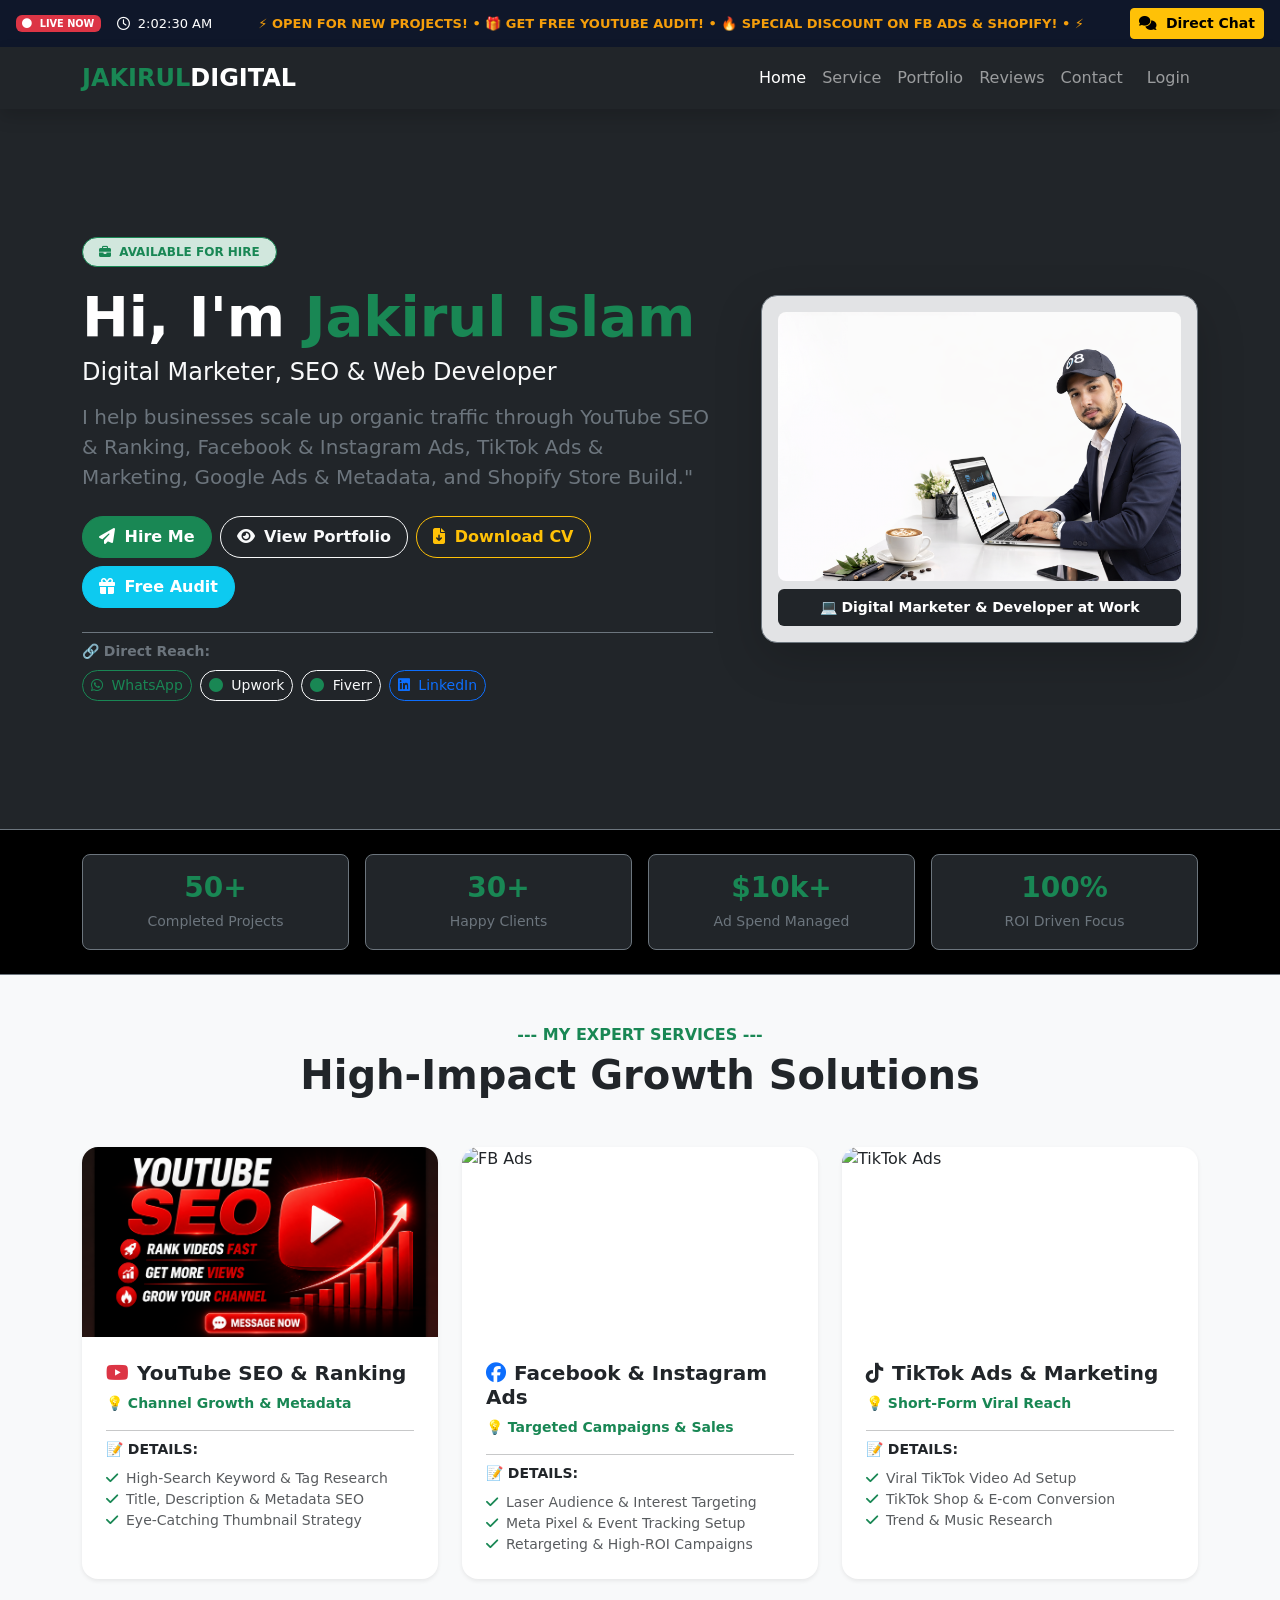
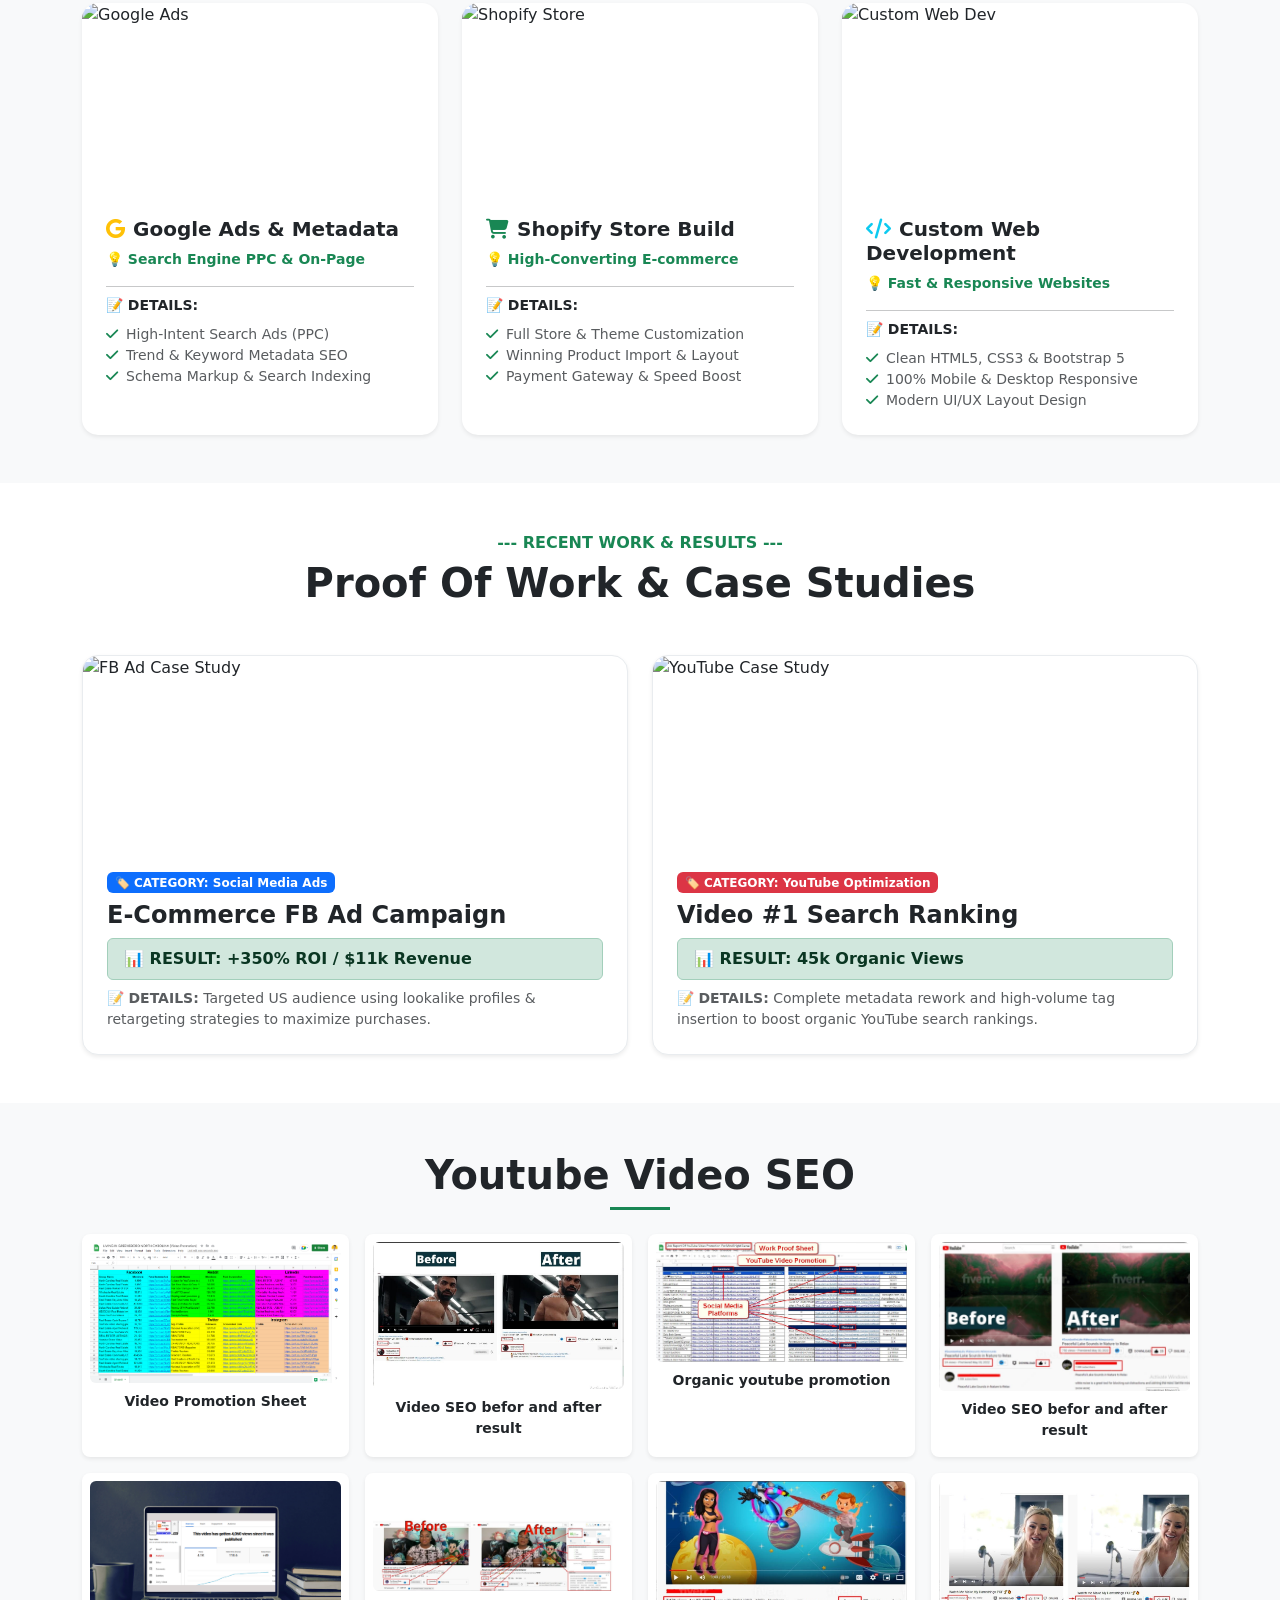
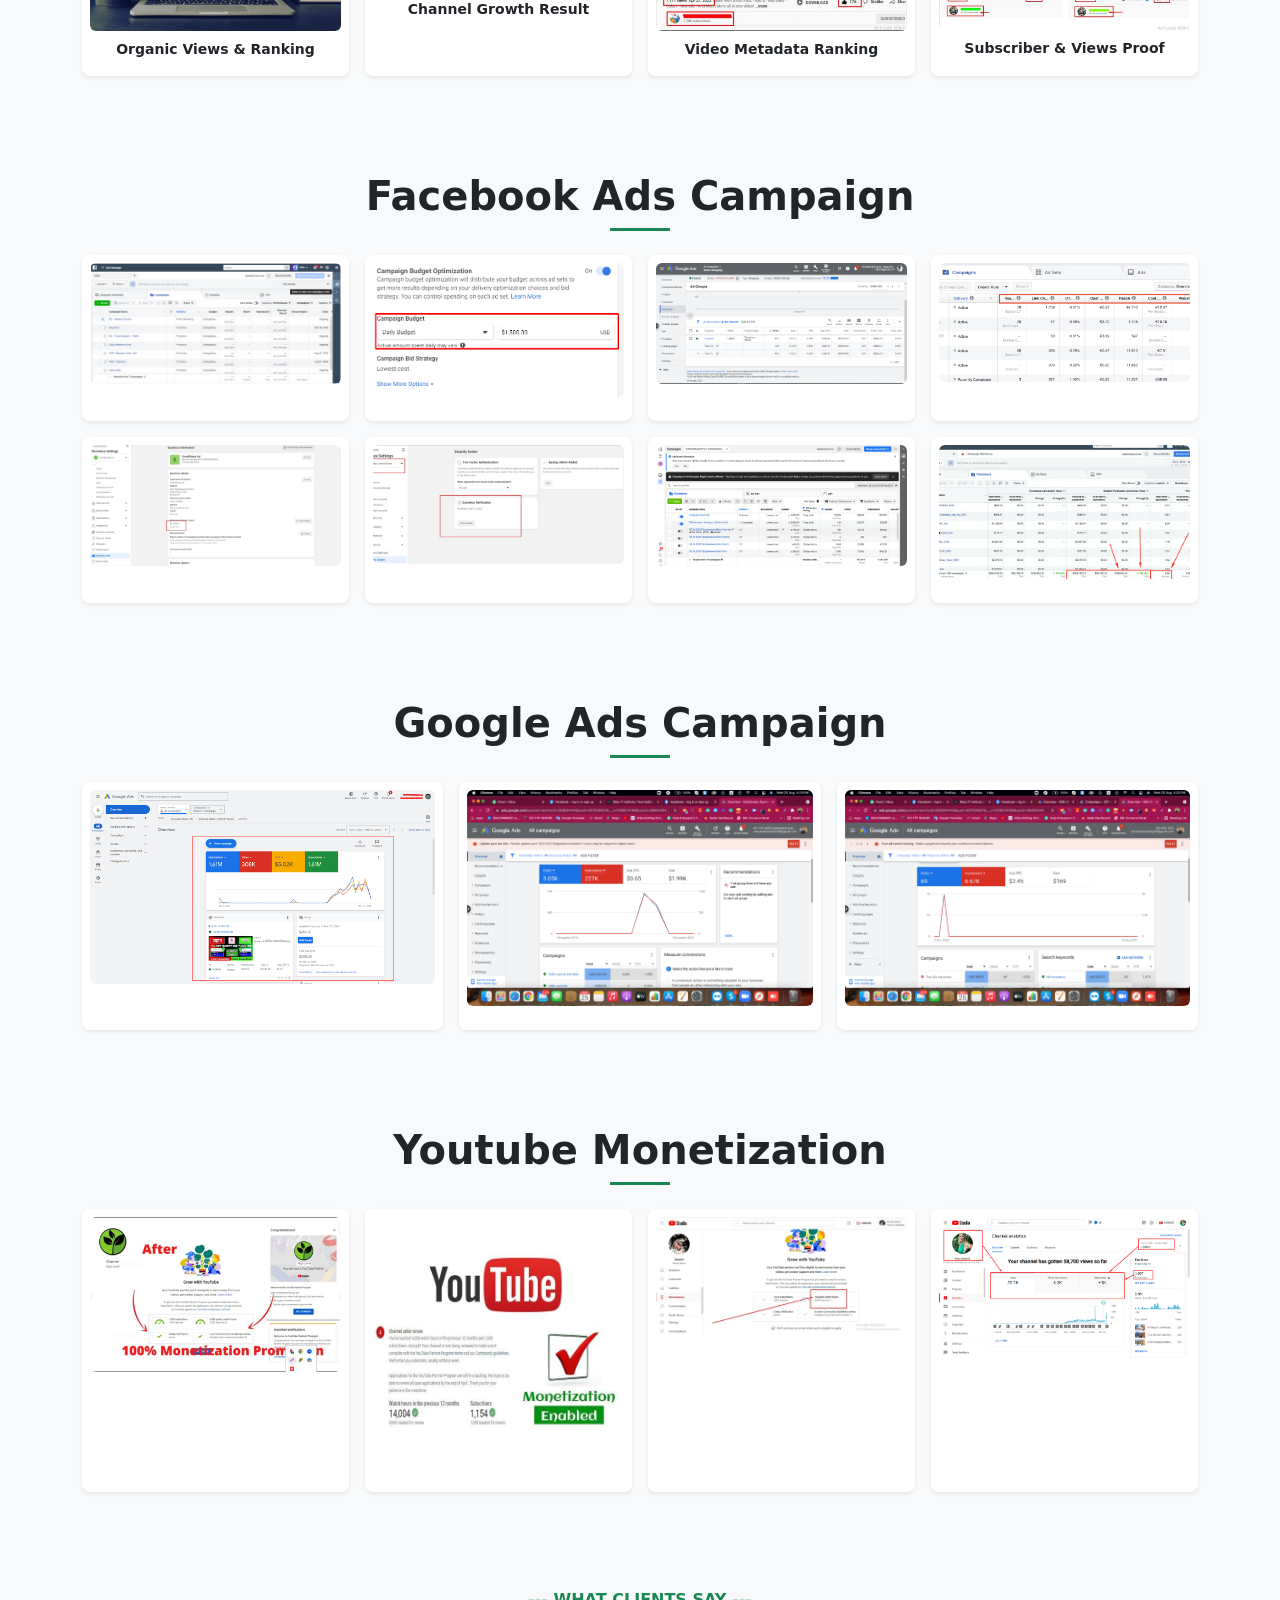
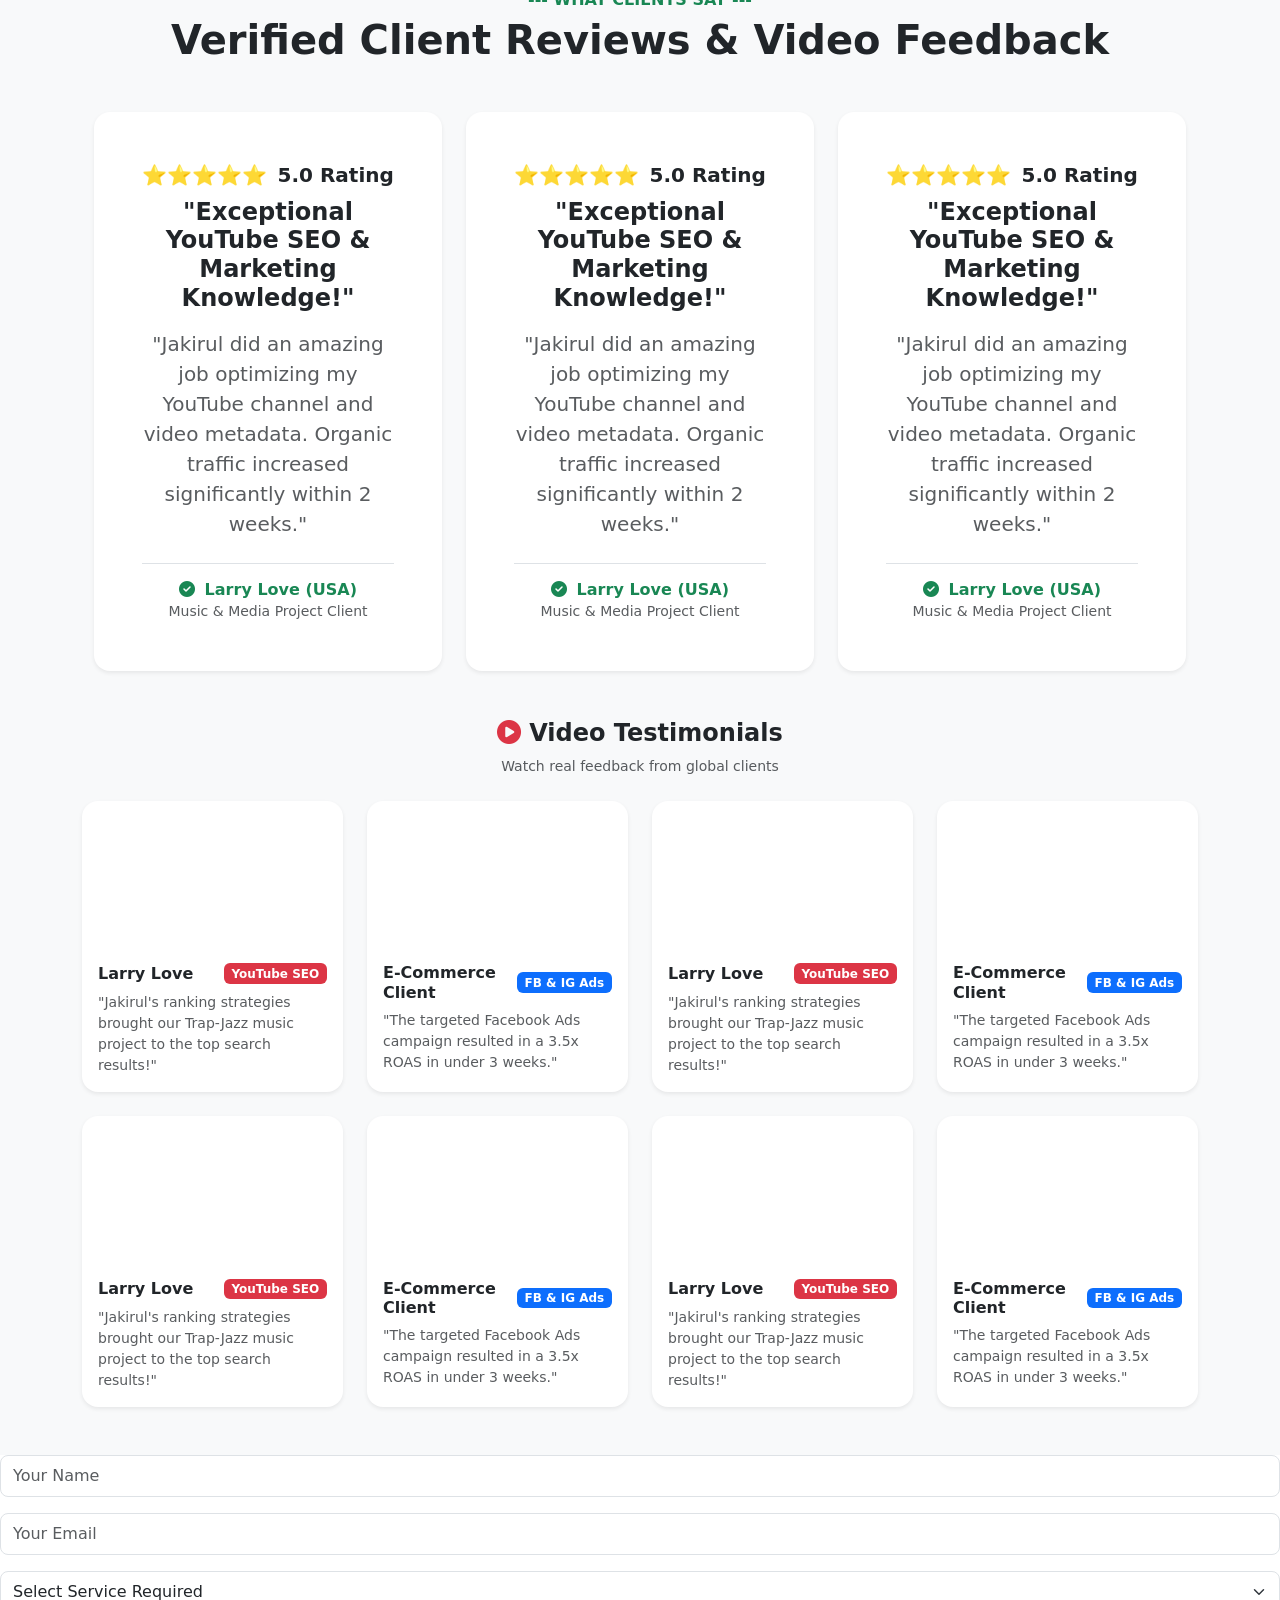
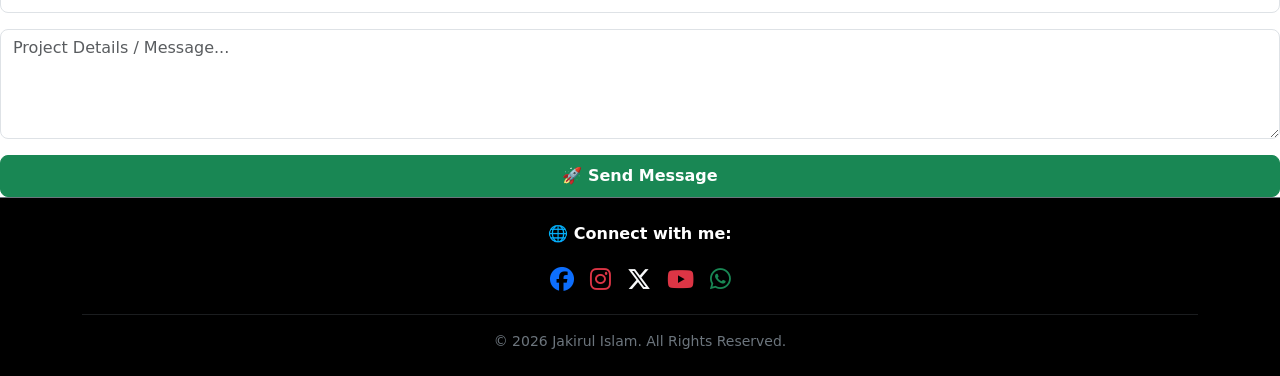
==== index.html @ 2ae7ddf3 "Update index.html" ====
<!DOCTYPE html>
<html lang="bn">

<head>
    <meta charset="UTF-8">
    <meta name="viewport" content="width=device-width, initial-scale=1.0">
    <title>Jakirul Islam - Digital Marketing & Web Developer</title>
    <!-- Bootstrap 5 CSS -->
    <link href="https://cdn.jsdelivr.net/npm/bootstrap@5.3.0/dist/css/bootstrap.min.css" rel="stylesheet">
    <!-- FontAwesome Icons -->
    <link rel="stylesheet" href="https://cdnjs.cloudflare.com/ajax/libs/font-awesome/6.4.0/css/all.min.css">
    <!-- Custom CSS -->
    <link rel="stylesheet" href="Assets/css/styel.css">

    <!-- Google Analytics (GA4) -->
<script async src="https://www.googletagmanager.com/gtag/js?id=G-MGV3WSMT6D"></script>
<script>
  window.dataLayer = window.dataLayer || [];
  function gtag(){dataLayer.push(arguments);}
  gtag('js', new Date());

  gtag('config', 'G-MGV3WSMT6D');
</script>
</head>

<body data-bs-spy="scroll" data-bs-target="#mainNavbar">

    <!-- ================= 0. TOP SCROLLING NAVBAR ================= -->
    <div class="top-bar d-flex align-items-center justify-content-between px-3 py-2 text-white">
        <div class="d-flex align-items-center gap-2 flex-shrink-0">
            <span class="badge bg-danger live-badge"><i class="fa-solid fa-circle blink-dot me-1"></i> LIVE NOW</span>
            <span class="clock-display d-none d-sm-inline ms-2"><i class="fa-regular fa-clock me-1"></i> <span
                    id="live-clock">00:00:00 PM</span></span>
        </div>
        <div class="marquee-wrapper overflow-hidden mx-3">
            <div class="marquee-text">
                ⚡ OPEN FOR NEW PROJECTS! • 🎁 GET FREE YOUTUBE AUDIT! • 🔥 SPECIAL DISCOUNT ON FB ADS & SHOPIFY! • ⚡
            </div>
        </div>
        <div class="flex-shrink-0">
            <a href="#contact" class="btn btn-sm btn-warning fw-bold"><i class="fa-solid fa-comments me-1"></i> Direct
                Chat</a>
        </div>
    </div>

    <!-- ================= 1. MAIN NAVBAR ================= -->
    <nav class="navbar navbar-expand-lg navbar-dark bg-dark sticky-top shadow" id="mainNavbar">
        <div class="container">
            <a class="navbar-brand fw-bold text-success fs-4" href="#home">JAKIRUL<span
                    class="text-white">DIGITAL</span></a>
            <button class="navbar-toggler" type="button" data-bs-toggle="collapse" data-bs-target="#navbarNav">
                <span class="navbar-toggler-icon"></span>
            </button>
            <div class="collapse navbar-collapse" id="navbarNav">
                <ul class="navbar-nav ms-auto mb-2 mb-lg-0 align-items-center">
                    <li class="nav-item">
                        <a class="nav-link" href="#home">Home</a>
                    </li>
                    <li class="nav-item">
                        <a class="nav-link" href="#services">Service</a>
                    </li>
                    <li class="nav-item">
                        <a class="nav-link" href="#portfolio">Portfolio</a>
                    </li>
                    <li class="nav-item">
                        <a class="nav-link" href="#reviews">Reviews</a>
                    </li>
                    <li class="nav-item">
                        <a class="nav-link" href="#contact">Contact</a>
                    </li>
                    <li class="nav-item ms-lg-2">
                        <a class="nav-link login-link" href="login.html">Login</a>
                    </li>
                </ul>
            </div>
        </div>
    </nav>

    <!-- ================= 2. HERO SECTION ================= -->
    <section id="home" class="py-5 bg-dark text-white hero-section d-flex align-items-center">
        <div class="container py-3">
            <div class="row align-items-center g-5">
                <div class="col-lg-7">
                    <span
                        class="badge bg-success-subtle text-success border border-success px-3 py-2 rounded-pill fw-bold mb-3">
                        <i class="fa-solid fa-briefcase me-1"></i> AVAILABLE FOR HIRE
                    </span>
                    <h1 class="display-4 fw-bold mb-2">Hi, I'm <span class="text-success">Jakirul Islam</span></h1>
                    <h3 class="h4 text-light mb-3 fw-normal">Digital Marketer, SEO & Web Developer</h3>
                    <p class="lead text-secondary mb-4">I help businesses scale up organic traffic through YouTube SEO & Ranking, Facebook & Instagram Ads, TikTok Ads & Marketing, Google Ads & Metadata, and Shopify Store Build."</p>

                    <!-- Action Buttons -->
                    <div class="d-flex flex-wrap gap-2 mb-4">
                        <a href="#contact" class="btn btn-success fw-bold px-3 py-2 rounded-pill"><i
                                class="fa-solid fa-paper-plane me-1"></i> Hire Me</a>
                        <a href="#portfolio" class="btn btn-outline-light fw-bold px-3 py-2 rounded-pill"><i
                                class="fa-solid fa-eye me-1"></i> View Portfolio</a>
                        <a href="#" class="btn btn-outline-warning fw-bold px-3 py-2 rounded-pill"><i
                                class="fa-solid fa-file-arrow-down me-1"></i> Download CV</a>
                        <a href="#contact" class="btn btn-info text-white fw-bold px-3 py-2 rounded-pill"><i
                                class="fa-solid fa-gift me-1"></i> Free Audit</a>
                    </div>

                    <!-- Direct Reach Links -->
                    <div class="pt-2 border-top border-secondary">
                        <p class="small text-secondary fw-semibold mb-2">🔗 Direct Reach:</p>
                        <div class="d-flex flex-wrap gap-2">
                            <a href="https://wa.me/8801786824372" target="_blank"
                                class="btn btn-sm btn-outline-success rounded-pill"><i
                                    class="fa-brands fa-whatsapp me-1"></i> WhatsApp</a>
                            <a href="https://www.upwork.com/freelancers/~01d6898834e3f64b2c" target="_blank"
                                class="btn btn-sm btn-outline-light rounded-pill"><i
                                    class="fa-solid fa-circle me-1 text-success"></i> Upwork</a>
                            <a href="https://www.fiverr.com/sellers/jakirul5519" target="_blank"
                                class="btn btn-sm btn-outline-light rounded-pill"><i
                                    class="fa-solid fa-circle me-1 text-success"></i> Fiverr</a>
                            <a href="https://www.linkedin.com" target="_blank"
                                class="btn btn-sm btn-outline-primary rounded-pill"><i
                                    class="fa-brands fa-linkedin me-1"></i> LinkedIn</a>
                        </div>
                    </div>
                </div>

                <!-- Hero Photo Card -->
                <div class="col-lg-5 text-center">
                    <div class="card bg-secondary-subtle border-secondary p-3 rounded-4 shadow-lg hero-card">
                        <img src="Assets/image/jakir.png" alt="Jakirul Islam Working Pose"
                            class="img-fluid rounded-3 mb-2">
                        <div class="bg-dark p-2 rounded text-white small fw-bold">
                            💻 Digital Marketer & Developer at Work
                        </div>
                    </div>
                </div>
            </div>
        </div>
    </section>

    <!-- ================= 3. TRUST METRICS BAR ================= -->
    <section class="py-4 bg-black text-white border-top border-bottom border-secondary">
        <div class="container">
            <div class="row text-center g-3">
                <div class="col-6 col-md-3">
                    <div class="p-3 bg-dark rounded-3 border border-secondary">
                        <h3 class="fw-bold text-success mb-1">50+</h3>
                        <span class="small text-secondary">Completed Projects</span>
                    </div>
                </div>
                <div class="col-6 col-md-3">
                    <div class="p-3 bg-dark rounded-3 border border-secondary">
                        <h3 class="fw-bold text-success mb-1">30+</h3>
                        <span class="small text-secondary">Happy Clients</span>
                    </div>
                </div>
                <div class="col-6 col-md-3">
                    <div class="p-3 bg-dark rounded-3 border border-secondary">
                        <h3 class="fw-bold text-success mb-1">$10k+</h3>
                        <span class="small text-secondary">Ad Spend Managed</span>
                    </div>
                </div>
                <div class="col-6 col-md-3">
                    <div class="p-3 bg-dark rounded-3 border border-secondary">
                        <h3 class="fw-bold text-success mb-1">100%</h3>
                        <span class="small text-secondary">ROI Driven Focus</span>
                    </div>
                </div>
            </div>
        </div>
    </section>

    <!-- ================= 4. CORE SERVICES SECTION ================= -->
    <section id="services" class="py-5 bg-light">
        <div class="container">
            <div class="text-center mb-5">
                <span class="text-success fw-bold text-uppercase tracking-wider">--- MY EXPERT SERVICES ---</span>
                <h2 class="fw-bold display-6 mt-1">High-Impact Growth Solutions</h2>
            </div>

            <div class="row g-4">
                <!-- Service 1: YouTube SEO -->
                <div class="col-md-6 col-lg-4">
                    <div class="card h-100 border-0 shadow-sm rounded-4 overflow-hidden service-card">
                        <img src="Assets/image/youtube seo.png"
                            class="card-img-top service-banner" alt="YouTube SEO">
                        <div class="card-body p-4">
                            <h5 class="fw-bold text-dark"><i class="fa-brands fa-youtube text-danger me-2"></i>YouTube
                                SEO & Ranking</h5>
                            <p class="text-success fw-semibold small mb-3">💡 Channel Growth & Metadata</p>
                            <hr class="my-2">
                            <p class="fw-bold small mb-2">📝 DETAILS:</p>
                            <ul class="list-unstyled small text-muted mb-0">
                                <li><i class="fa-solid fa-check text-success me-2"></i>High-Search Keyword & Tag
                                    Research</li>
                                <li><i class="fa-solid fa-check text-success me-2"></i>Title, Description & Metadata SEO
                                </li>
                                <li><i class="fa-solid fa-check text-success me-2"></i>Eye-Catching Thumbnail Strategy
                                </li>
                            </ul>
                        </div>
                    </div>
                </div>

                <!-- Service 2: FB & IG Ads -->
                <div class="col-md-6 col-lg-4">
                    <div class="card h-100 border-0 shadow-sm rounded-4 overflow-hidden service-card">
                        <img src="https://images.unsplash.com/photo-1611162616305-c69b3fa7fbe0?w=600&auto=format&fit=crop&q=80"
                            class="card-img-top service-banner" alt="FB Ads">
                        <div class="card-body p-4">
                            <h5 class="fw-bold text-dark"><i
                                    class="fa-brands fa-facebook text-primary me-2"></i>Facebook & Instagram Ads</h5>
                            <p class="text-success fw-semibold small mb-3">💡 Targeted Campaigns & Sales</p>
                            <hr class="my-2">
                            <p class="fw-bold small mb-2">📝 DETAILS:</p>
                            <ul class="list-unstyled small text-muted mb-0">
                                <li><i class="fa-solid fa-check text-success me-2"></i>Laser Audience & Interest
                                    Targeting</li>
                                <li><i class="fa-solid fa-check text-success me-2"></i>Meta Pixel & Event Tracking Setup
                                </li>
                                <li><i class="fa-solid fa-check text-success me-2"></i>Retargeting & High-ROI Campaigns
                                </li>
                            </ul>
                        </div>
                    </div>
                </div>

                <!-- Service 3: TikTok Ads -->
                <div class="col-md-6 col-lg-4">
                    <div class="card h-100 border-0 shadow-sm rounded-4 overflow-hidden service-card">
                        <img src="https://images.unsplash.com/photo-1611605698335-8b1569810432?w=600&auto=format&fit=crop&q=80"
                            class="card-img-top service-banner" alt="TikTok Ads">
                        <div class="card-body p-4">
                            <h5 class="fw-bold text-dark"><i class="fa-brands fa-tiktok me-2"></i>TikTok Ads & Marketing
                            </h5>
                            <p class="text-success fw-semibold small mb-3">💡 Short-Form Viral Reach</p>
                            <hr class="my-2">
                            <p class="fw-bold small mb-2">📝 DETAILS:</p>
                            <ul class="list-unstyled small text-muted mb-0">
                                <li><i class="fa-solid fa-check text-success me-2"></i>Viral TikTok Video Ad Setup</li>
                                <li><i class="fa-solid fa-check text-success me-2"></i>TikTok Shop & E-com Conversion
                                </li>
                                <li><i class="fa-solid fa-check text-success me-2"></i>Trend & Music Research</li>
                            </ul>
                        </div>
                    </div>
                </div>

                <!-- Service 4: Google Ads -->
                <div class="col-md-6 col-lg-4">
                    <div class="card h-100 border-0 shadow-sm rounded-4 overflow-hidden service-card">
                        <img src="https://images.unsplash.com/photo-1460925895917-afdab827c52f?w=600&auto=format&fit=crop&q=80"
                            class="card-img-top service-banner" alt="Google Ads">
                        <div class="card-body p-4">
                            <h5 class="fw-bold text-dark"><i class="fa-brands fa-google text-warning me-2"></i>Google
                                Ads & Metadata</h5>
                            <p class="text-success fw-semibold small mb-3">💡 Search Engine PPC & On-Page</p>
                            <hr class="my-2">
                            <p class="fw-bold small mb-2">📝 DETAILS:</p>
                            <ul class="list-unstyled small text-muted mb-0">
                                <li><i class="fa-solid fa-check text-success me-2"></i>High-Intent Search Ads (PPC)</li>
                                <li><i class="fa-solid fa-check text-success me-2"></i>Trend & Keyword Metadata SEO</li>
                                <li><i class="fa-solid fa-check text-success me-2"></i>Schema Markup & Search Indexing
                                </li>
                            </ul>
                        </div>
                    </div>
                </div>

                <!-- Service 5: Shopify Store Build -->
                <div class="col-md-6 col-lg-4">
                    <div class="card h-100 border-0 shadow-sm rounded-4 overflow-hidden service-card">
                        <img src="https://images.unsplash.com/photo-1556742049-0a670f4a4591?w=600&auto=format&fit=crop&q=80"
                            class="card-img-top service-banner" alt="Shopify Store">
                        <div class="card-body p-4">
                            <h5 class="fw-bold text-dark"><i
                                    class="fa-solid fa-cart-shopping text-success me-2"></i>Shopify Store Build</h5>
                            <p class="text-success fw-semibold small mb-3">💡 High-Converting E-commerce</p>
                            <hr class="my-2">
                            <p class="fw-bold small mb-2">📝 DETAILS:</p>
                            <ul class="list-unstyled small text-muted mb-0">
                                <li><i class="fa-solid fa-check text-success me-2"></i>Full Store & Theme Customization
                                </li>
                                <li><i class="fa-solid fa-check text-success me-2"></i>Winning Product Import & Layout
                                </li>
                                <li><i class="fa-solid fa-check text-success me-2"></i>Payment Gateway & Speed Boost
                                </li>
                            </ul>
                        </div>
                    </div>
                </div>

                <!-- Service 6: Web Development -->
                <div class="col-md-6 col-lg-4">
                    <div class="card h-100 border-0 shadow-sm rounded-4 overflow-hidden service-card">
                        <img src="https://images.unsplash.com/photo-1517694712202-14dd9538aa97?w=600&auto=format&fit=crop&q=80"
                            class="card-img-top service-banner" alt="Custom Web Dev">
                        <div class="card-body p-4">
                            <h5 class="fw-bold text-dark"><i class="fa-solid fa-code text-info me-2"></i>Custom Web
                                Development</h5>
                            <p class="text-success fw-semibold small mb-3">💡 Fast & Responsive Websites</p>
                            <hr class="my-2">
                            <p class="fw-bold small mb-2">📝 DETAILS:</p>
                            <ul class="list-unstyled small text-muted mb-0">
                                <li><i class="fa-solid fa-check text-success me-2"></i>Clean HTML5, CSS3 & Bootstrap 5
                                </li>
                                <li><i class="fa-solid fa-check text-success me-2"></i>100% Mobile & Desktop Responsive
                                </li>
                                <li><i class="fa-solid fa-check text-success me-2"></i>Modern UI/UX Layout Design</li>
                            </ul>
                        </div>
                    </div>
                </div>
            </div>
        </div>
    </section>

    <!-- ================= 5. PORTFOLIO SECTION ================= -->
    <section id="portfolio" class="py-5 bg-white">
        <div class="container">
            <div class="text-center mb-5">
                <span class="text-success fw-bold text-uppercase tracking-wider">--- RECENT WORK & RESULTS ---</span>
                <h2 class="fw-bold display-6 mt-1">Proof Of Work & Case Studies</h2>
            </div>

            <div class="row g-4 justify-content-center">
                <!-- Case Study 1 -->
                <div class="col-md-6">
                    <div class="card border border-light-subtle shadow-sm rounded-4 overflow-hidden h-100">
                        <img src="https://images.unsplash.com/photo-1460925895917-afdab827c52f?w=600&auto=format&fit=crop&q=80"
                            class="proof-img" alt="FB Ad Case Study">
                        <div class="card-body p-4">
                            <span class="badge bg-primary mb-2">🏷️ CATEGORY: Social Media Ads</span>
                            <h4 class="fw-bold text-dark">E-Commerce FB Ad Campaign</h4>
                            <div class="alert alert-success py-2 px-3 fw-bold my-2">
                                📊 RESULT: +350% ROI / $11k Revenue
                            </div>
                            <p class="text-muted small mb-0">
                                📝 <strong>DETAILS:</strong> Targeted US audience using lookalike profiles & retargeting
                                strategies to maximize purchases.
                            </p>
                        </div>
                    </div>
                </div>

                <!-- Case Study 2 -->
                <div class="col-md-6">
                    <div class="card border border-light-subtle shadow-sm rounded-4 overflow-hidden h-100">
                        <img src="https://images.unsplash.com/photo-1611162617213-7d7a39e9b1d7?w=600&auto=format&fit=crop&q=80"
                            class="proof-img" alt="YouTube Case Study">
                        <div class="card-body p-4">
                            <span class="badge bg-danger mb-2">🏷️ CATEGORY: YouTube Optimization</span>
                            <h4 class="fw-bold text-dark">Video #1 Search Ranking</h4>
                            <div class="alert alert-success py-2 px-3 fw-bold my-2">
                                📊 RESULT: 45k Organic Views
                            </div>
                            <p class="text-muted small mb-0">
                                📝 <strong>DETAILS:</strong> Complete metadata rework and high-volume tag insertion to
                                boost organic YouTube search rankings.
                            </p>
                        </div>
                    </div>
                </div>
            </div>
        </div>
    </section>

    <!-- ================= YOUTUBE VIDEO SEO GALLERY SECTION ================= -->
    <section id="youtube-seo-gallery" class="py-5 bg-light">
        <div class="container">
            <!-- Main Title -->
            <div class="text-center mb-4">
                <h2 class="fw-bold display-6 text-dark">Youtube Video SEO</h2>
                <div class="mx-auto bg-success" style="height: 3px; width: 60px;"></div>
            </div>

            <!-- Gallery Grid (Row 1 & Row 2) -->
            <div class="row g-3 text-center">

                <!-- Item 1 -->
                <div class="col-6 col-md-3">
                    <div class="card h-100 border-0 shadow-sm p-2 rounded-3 gallery-card">
                        <img src="Assets/image/Video Promotion Sheet.png" class="img-fluid rounded gallery-img"
                            alt="Video Promotion Sheet">
                        <div class="card-body p-2">
                            <p class="fw-semibold text-dark mb-0 small">Video Promotion Sheet</p>
                        </div>
                    </div>
                </div>

                <!-- Item 2 -->
                <div class="col-6 col-md-3">
                    <div class="card h-100 border-0 shadow-sm p-2 rounded-3 gallery-card">
                        <img src="Assets/image/photo_2023-02-03_18-17-03.jpg" class="img-fluid rounded gallery-img"
                            alt="Video SEO Before and After Result">
                        <div class="card-body p-2">
                            <p class="fw-semibold text-dark mb-0 small">Video SEO befor and after result</p>
                        </div>
                    </div>
                </div>

                <!-- Item 3 -->
                <div class="col-6 col-md-3">
                    <div class="card h-100 border-0 shadow-sm p-2 rounded-3 gallery-card">
                        <img src="Assets/image/organic.jpg" class="img-fluid rounded gallery-img"
                            alt="Organic Youtube Promotion">
                        <div class="card-body p-2">
                            <p class="fw-semibold text-dark mb-0 small">Organic youtube promotion</p>
                        </div>
                    </div>
                </div>

                <!-- Item 4 -->
                <div class="col-6 col-md-3">
                    <div class="card h-100 border-0 shadow-sm p-2 rounded-3 gallery-card">
                        <img src="Assets/image/Video SEO befor and after result.jpg"
                            class="img-fluid rounded gallery-img" alt="Video SEO Before and After Result">
                        <div class="card-body p-2">
                            <p class="fw-semibold text-dark mb-0 small">Video SEO befor and after result</p>
                        </div>
                    </div>
                </div>

                <!-- Item 5 -->
                <div class="col-6 col-md-3">
                    <div class="card h-100 border-0 shadow-sm p-2 rounded-3 gallery-card">
                        <img src="Assets/image/YouTube Promotion_2.png" class="img-fluid rounded gallery-img"
                            alt="Ranking Proof">
                        <div class="card-body p-2">
                            <p class="fw-semibold text-dark mb-0 small">Organic Views & Ranking</p>
                        </div>
                    </div>
                </div>

                <!-- Item 6 -->
                <div class="col-6 col-md-3">
                    <div class="card h-100 border-0 shadow-sm p-2 rounded-3 gallery-card">
                        <img src="Assets/image/photo_2023-02-03_18-16-42.jpg" class="img-fluid rounded gallery-img"
                            alt="Channel Growth Proof">
                        <div class="card-body p-2">
                            <p class="fw-semibold text-dark mb-0 small">Channel Growth Result</p>
                        </div>
                    </div>
                </div>

                <!-- Item 7 -->
                <div class="col-6 col-md-3">
                    <div class="card h-100 border-0 shadow-sm p-2 rounded-3 gallery-card">
                        <img src="Assets/image/photo_2023-02-03_18-17-00.jpg" class="img-fluid rounded gallery-img"
                            alt="Metadata Optimization">
                        <div class="card-body p-2">
                            <p class="fw-semibold text-dark mb-0 small">Video Metadata Ranking</p>
                        </div>
                    </div>
                </div>

                <!-- Item 8 -->
                <div class="col-6 col-md-3">
                    <div class="card h-100 border-0 shadow-sm p-2 rounded-3 gallery-card">
                        <img src="Assets/image/photo_2023-02-03_18-17-08.jpg" class="img-fluid rounded gallery-img"
                            alt="Subscriber Increase">
                        <div class="card-body p-2">
                            <p class="fw-semibold text-dark mb-0 small">Subscriber & Views Proof</p>
                        </div>
                    </div>
                </div>

            </div>
        </div>
    </section>

    <!-- facebook ads -->
    <section id="youtube-seo-gallery" class="py-5 bg-light">
        <div class="container">
            <!-- Main Title -->
            <div class="text-center mb-4">
                <h2 class="fw-bold display-6 text-dark">Facebook Ads Campaign</h2>
                <div class="mx-auto bg-success" style="height: 3px; width: 60px;"></div>
            </div>

            <!-- Gallery Grid (Row 1 & Row 2) -->
            <div class="row g-3 text-center">

                <!-- Item 1 -->
                <div class="col-6 col-md-3">
                    <div class="card h-100 border-0 shadow-sm p-2 rounded-3 gallery-card">
                        <img src="Assets/image/f.png" class="img-fluid rounded gallery-img" alt="Video Promotion Sheet">
                        <div class="card-body p-2">
                            <!-- <p class="fw-semibold text-dark mb-0 small">Video Promotion Sheet</p> -->
                        </div>
                    </div>
                </div>

                <!-- Item 2 -->
                <div class="col-6 col-md-3">
                    <div class="card h-100 border-0 shadow-sm p-2 rounded-3 gallery-card">
                        <img src="Assets/image/f 2.png" class="img-fluid rounded gallery-img"
                            alt="Video SEO Before and After Result">
                        <div class="card-body p-2">
                            <!-- <p class="fw-semibold text-dark mb-0 small">Video SEO befor and after result</p> -->
                        </div>
                    </div>
                </div>

                <!-- Item 3 -->
                <div class="col-6 col-md-3">
                    <div class="card h-100 border-0 shadow-sm p-2 rounded-3 gallery-card">
                        <img src="Assets/image/f 3.png" class="img-fluid rounded gallery-img"
                            alt="Organic Youtube Promotion">
                        <div class="card-body p-2">
                            <!-- <p class="fw-semibold text-dark mb-0 small">Organic youtube promotion</p> -->
                        </div>
                    </div>
                </div>

                <!-- Item 4 -->
                <div class="col-6 col-md-3">
                    <div class="card h-100 border-0 shadow-sm p-2 rounded-3 gallery-card">
                        <img src="Assets/image/f 4.png" class="img-fluid rounded gallery-img"
                            alt="Video SEO Before and After Result">
                        <div class="card-body p-2">
                            <!-- <p class="fw-semibold text-dark mb-0 small">Video SEO befor and after result</p> -->
                        </div>
                    </div>
                </div>

                <!-- Item 5 -->
                <div class="col-6 col-md-3">
                    <div class="card h-100 border-0 shadow-sm p-2 rounded-3 gallery-card">
                        <img src="Assets/image/f 5.jpg" class="img-fluid rounded gallery-img" alt="Ranking Proof">
                        <div class="card-body p-2">
                            <!-- <p class="fw-semibold text-dark mb-0 small">Organic Views & Ranking</p> -->
                        </div>
                    </div>
                </div>

                <!-- Item 6 -->
                <div class="col-6 col-md-3">
                    <div class="card h-100 border-0 shadow-sm p-2 rounded-3 gallery-card">
                        <img src="Assets/image/f 6.jpg" class="img-fluid rounded gallery-img"
                            alt="Channel Growth Proof">
                        <div class="card-body p-2">
                            <!-- <p class="fw-semibold text-dark mb-0 small">Channel Growth Result</p> -->
                        </div>
                    </div>
                </div>

                <!-- Item 7 -->
                <div class="col-6 col-md-3">
                    <div class="card h-100 border-0 shadow-sm p-2 rounded-3 gallery-card">
                        <img src="Assets/image/f 7.png" class="img-fluid rounded gallery-img"
                            alt="Metadata Optimization">
                        <div class="card-body p-2">
                            <!-- <p class="fw-semibold text-dark mb-0 small">Video Metadata Ranking</p> -->
                        </div>
                    </div>
                </div>

                <!-- Item 8 -->
                <div class="col-6 col-md-3">
                    <div class="card h-100 border-0 shadow-sm p-2 rounded-3 gallery-card">
                        <img src="Assets/image/f 6.png" class="img-fluid rounded gallery-img" alt="Subscriber Increase">
                        <div class="card-body p-2">
                            <!-- <p class="fw-semibold text-dark mb-0 small">Subscriber & Views Proof</p> -->
                        </div>
                    </div>
                </div>

            </div>
        </div>
    </section>

    <!-- Google ads -->
    <section id="youtube-seo-gallery" class="py-5 bg-light">
        <div class="container">
            <!-- Main Title -->
            <div class="text-center mb-4">
                <h2 class="fw-bold display-6 text-dark">Google Ads Campaign</h2>
                <div class="mx-auto bg-success" style="height: 3px; width: 60px;"></div>
            </div>

            <!-- Gallery Grid (Row 1 & Row 2) -->
            <div class="row g-3 text-center">

                <!-- Item 1 -->
                <div class="col-6 col-md-4">
                    <div class="card h-100 border-0 shadow-sm p-2 rounded-3 gallery-card">
                        <img src="Assets/image/g 1.png" class="img-fluid rounded gallery-img"
                            alt="Video Promotion Sheet">
                        <div class="card-body p-2">
                            <!-- <p class="fw-semibold text-dark mb-0 small">Video Promotion Sheet</p> -->
                        </div>
                    </div>
                </div>

                <!-- Item 2 -->
                <div class="col-6 col-md-4">
                    <div class="card h-100 border-0 shadow-sm p-2 rounded-3 gallery-card">
                        <img src="Assets/image/g 2.png" class="img-fluid rounded gallery-img"
                            alt="Video SEO Before and After Result">
                        <div class="card-body p-2">
                            <!-- <p class="fw-semibold text-dark mb-0 small">Video SEO befor and after result</p> -->
                        </div>
                    </div>
                </div>

                <!-- Item 3 -->
                <div class="col-6 col-md-4">
                    <div class="card h-100 border-0 shadow-sm p-2 rounded-3 gallery-card">
                        <img src="Assets/image/g 3.png" class="img-fluid rounded gallery-img"
                            alt="Organic Youtube Promotion">
                        <div class="card-body p-2">
                            <!-- <p class="fw-semibold text-dark mb-0 small">Organic youtube promotion</p> -->
                        </div>
                    </div>
                </div>
            </div>
        </div>
    </section>

    <!-- Youtube Monetization -->
    <section id="youtube-seo-gallery" class="py-5 bg-light">
        <div class="container">
            <!-- Main Title -->
            <div class="text-center mb-4">
                <h2 class="fw-bold display-6 text-dark">Youtube Monetization</h2>
                <div class="mx-auto bg-success" style="height: 3px; width: 60px;"></div>
            </div>

            <!-- Gallery Grid (Row 1 & Row 2) -->
            <div class="row g-3 text-center">

                <!-- Item 1 -->
                <div class="col-6 col-md-3">
                    <div class="card h-100 border-0 shadow-sm p-2 rounded-3 gallery-card">
                        <img src="Assets/image/m 1 (1).jpg" class="img-fluid rounded gallery-img"
                            alt="Video Promotion Sheet">
                        <div class="card-body p-2">
                            <!-- <p class="fw-semibold text-dark mb-0 small">Video Promotion Sheet</p> -->
                        </div>
                    </div>
                </div>

                <!-- Item 2 -->
                <div class="col-6 col-md-3">
                    <div class="card h-100 border-0 shadow-sm p-2 rounded-3 gallery-card">
                        <img src="Assets/image/m 2.jpg" class="img-fluid rounded gallery-img"
                            alt="Video SEO Before and After Result">
                        <div class="card-body p-2">
                            <!-- <p class="fw-semibold text-dark mb-0 small">Video SEO befor and after result</p> -->
                        </div>
                    </div>
                </div>

                <!-- Item 3 -->
                <div class="col-6 col-md-3">
                    <div class="card h-100 border-0 shadow-sm p-2 rounded-3 gallery-card">
                        <img src="Assets/image/m 3.jpg" class="img-fluid rounded gallery-img"
                            alt="Organic Youtube Promotion">
                        <div class="card-body p-2">
                            <!-- <p class="fw-semibold text-dark mb-0 small">Organic youtube promotion</p> -->
                        </div>
                    </div>
                </div>
                <!-- Item 4 -->
                <div class="col-6 col-md-3">
                    <div class="card h-100 border-0 shadow-sm p-2 rounded-3 gallery-card">
                        <img src="Assets/image/m 4.png" class="img-fluid rounded gallery-img"
                            alt="Organic Youtube Promotion">
                        <div class="card-body p-2">
                            <!-- <p class="fw-semibold text-dark mb-0 small">Organic youtube promotion</p> -->
                        </div>
                    </div>
                </div>
            </div>
        </div>
    </section>



    <!-- ================= 6. CLIENT REVIEWS SECTION ================= -->
    <section id="reviews" class="py-5 bg-light">
        <div class="container">
            <div class="text-center mb-5">
                <span class="text-success fw-bold text-uppercase tracking-wider">--- WHAT CLIENTS SAY ---</span>
                <h2 class="fw-bold display-6 mt-1">Verified Client Reviews & Video Feedback</h2>
            </div>

            <!-- 💬 1. Text Review Card -->
            <div class="row justify-content-center mb-5">
                <div class="row">
                    <div class="col-md-4">
                        <div class="card border-0 shadow-sm rounded-4 p-4 p-md-5 bg-white text-center">
                            <div class="text-warning fs-5 mb-2">
                                ⭐⭐⭐⭐⭐ <span class="text-dark fw-bold ms-1">5.0 Rating</span>
                            </div>
                            <h4 class="fw-bold text-dark mb-3">"Exceptional YouTube SEO & Marketing Knowledge!"</h4>
                            <p class="lead text-muted italic mb-4">
                                "Jakirul did an amazing job optimizing my YouTube channel and video metadata. Organic
                                traffic increased significantly within 2 weeks."
                            </p>
                            <div class="border-top pt-3">
                                <h6 class="fw-bold mb-0 text-success"><i class="fa-solid fa-circle-check me-1"></i>
                                    Larry
                                    Love (USA)</h6>
                                <small class="text-muted">Music & Media Project Client</small>
                            </div>
                        </div>
                    </div>
                    <div class="col-md-4">
                        <div class="card border-0 shadow-sm rounded-4 p-4 p-md-5 bg-white text-center">
                            <div class="text-warning fs-5 mb-2">
                                ⭐⭐⭐⭐⭐ <span class="text-dark fw-bold ms-1">5.0 Rating</span>
                            </div>
                            <h4 class="fw-bold text-dark mb-3">"Exceptional YouTube SEO & Marketing Knowledge!"</h4>
                            <p class="lead text-muted italic mb-4">
                                "Jakirul did an amazing job optimizing my YouTube channel and video metadata. Organic
                                traffic increased significantly within 2 weeks."
                            </p>
                            <div class="border-top pt-3">
                                <h6 class="fw-bold mb-0 text-success"><i class="fa-solid fa-circle-check me-1"></i>
                                    Larry
                                    Love (USA)</h6>
                                <small class="text-muted">Music & Media Project Client</small>
                            </div>
                        </div>
                    </div>
                    <div class="col-md-4">
                        <div class="card border-0 shadow-sm rounded-4 p-4 p-md-5 bg-white text-center">
                            <div class="text-warning fs-5 mb-2">
                                ⭐⭐⭐⭐⭐ <span class="text-dark fw-bold ms-1">5.0 Rating</span>
                            </div>
                            <h4 class="fw-bold text-dark mb-3">"Exceptional YouTube SEO & Marketing Knowledge!"</h4>
                            <p class="lead text-muted italic mb-4">
                                "Jakirul did an amazing job optimizing my YouTube channel and video metadata. Organic
                                traffic increased significantly within 2 weeks."
                            </p>
                            <div class="border-top pt-3">
                                <h6 class="fw-bold mb-0 text-success"><i class="fa-solid fa-circle-check me-1"></i>
                                    Larry
                                    Love (USA)</h6>
                                <small class="text-muted">Music & Media Project Client</small>
                            </div>
                        </div>
                    </div>
                </div>

            </div>

            <!-- 🎥 2. Video Reviews Subsection -->
            <div class="mt-4">
                <div class="text-center mb-4">
                    <h4 class="fw-bold text-dark"><i class="fa-solid fa-circle-play text-danger me-2"></i>Video
                        Testimonials</h4>
                    <p class="text-muted small">Watch real feedback from global clients</p>
                </div>

                <div class="row g-4 justify-content-center">
                    <!-- Video Review 1 -->
                    <div class="col-md-3 ">
                        <div class="card border-0 shadow-sm rounded-4 overflow-hidden h-100 bg-white">
                            <div class="ratio ratio-16x9">
                                <!-- আপনার আসল ইউটিউব ভিডিও টেস্টোমেনিয়াল লিংক এখানে দেবেন -->
                                <iframe src="https://www.youtube.com/embed/Zf7ie2SzXak?si=Lw4K3UF38g5hwldA"
                                    allowfullscreen></iframe>
                            </div>
                            <div class="card-body p-3">
                                <div class="d-flex align-items-center justify-content-between mb-2">
                                    <h6 class="fw-bold mb-0 text-dark">Larry Love</h6>
                                    <span class="badge bg-danger">YouTube SEO</span>
                                </div>
                                <p class="small text-muted mb-0">
                                    "Jakirul's ranking strategies brought our Trap-Jazz music project to the top search
                                    results!"
                                </p>
                            </div>
                        </div>
                    </div>

                    <!-- Video Review 2 -->
                    <div class="col-md-3 ">
                        <div class="card border-0 shadow-sm rounded-4 overflow-hidden h-100 bg-white">
                            <div class="ratio ratio-16x9">
                                <!-- আপনার আসল ইউটিউব ভিডিও টেস্টোমেনিয়াল লিংক এখানে দেবেন -->
                                <iframe src="https://www.youtube.com/embed/ifRlCYU5fBw?si=6HaAMmjjN5Ec7Qva"
                                    title="Client Video Review 2" allowfullscreen></iframe>
                            </div>
                            <div class="card-body p-3">
                                <div class="d-flex align-items-center justify-content-between mb-2">
                                    <h6 class="fw-bold mb-0 text-dark">E-Commerce Client</h6>
                                    <span class="badge bg-primary">FB & IG Ads</span>
                                </div>
                                <p class="small text-muted mb-0">
                                    "The targeted Facebook Ads campaign resulted in a 3.5x ROAS in under 3 weeks."
                                </p>
                            </div>
                        </div>

                    </div>

                    <div class="col-md-3 ">
                        <div class="card border-0 shadow-sm rounded-4 overflow-hidden h-100 bg-white">
                            <div class="ratio ratio-16x9">
                                <!-- আপনার আসল ইউটিউব ভিডিও টেস্টোমেনিয়াল লিংক এখানে দেবেন -->
                                <iframe src="https://www.youtube.com/embed/tfoU1ia2IYk?si=Fw1-H9zfB0rIZCD-"
                                    title="Client Video Review 1" allowfullscreen></iframe>
                            </div>
                            <div class="card-body p-3">
                                <div class="d-flex align-items-center justify-content-between mb-2">
                                    <h6 class="fw-bold mb-0 text-dark">Larry Love</h6>
                                    <span class="badge bg-danger">YouTube SEO</span>
                                </div>
                                <p class="small text-muted mb-0">
                                    "Jakirul's ranking strategies brought our Trap-Jazz music project to the top search
                                    results!"
                                </p>
                            </div>
                        </div>
                    </div>

                    <!-- Video Review 2 -->
                    <div class="col-md-3 ">
                        <div class="card border-0 shadow-sm rounded-4 overflow-hidden h-100 bg-white">
                            <div class="ratio ratio-16x9">
                                <!-- আপনার আসল ইউটিউব ভিডিও টেস্টোমেনিয়াল লিংক এখানে দেবেন -->
                                <iframe src="https://www.youtube.com/embed/Wss-ZpMG0_w?si=nMi681hpii0YKsFT"
                                    title="Client Video Review 2" allowfullscreen></iframe>
                            </div>
                            <div class="card-body p-3">
                                <div class="d-flex align-items-center justify-content-between mb-2">
                                    <h6 class="fw-bold mb-0 text-dark">E-Commerce Client</h6>
                                    <span class="badge bg-primary">FB & IG Ads</span>
                                </div>
                                <p class="small text-muted mb-0">
                                    "The targeted Facebook Ads campaign resulted in a 3.5x ROAS in under 3 weeks."
                                </p>
                            </div>
                        </div>

                    </div>
                    <div class="col-md-3 ">
                        <div class="card border-0 shadow-sm rounded-4 overflow-hidden h-100 bg-white">
                            <div class="ratio ratio-16x9">
                                <!-- আপনার আসল ইউটিউব ভিডিও টেস্টোমেনিয়াল লিংক এখানে দেবেন -->
                                <iframe src="https://www.youtube.com/embed/fqIhd_2hJnI?si=-zBSUI3zuVRhKGTq"
                                    title="Client Video Review 1" allowfullscreen></iframe>
                            </div>
                            <div class="card-body p-3">
                                <div class="d-flex align-items-center justify-content-between mb-2">
                                    <h6 class="fw-bold mb-0 text-dark">Larry Love</h6>
                                    <span class="badge bg-danger">YouTube SEO</span>
                                </div>
                                <p class="small text-muted mb-0">
                                    "Jakirul's ranking strategies brought our Trap-Jazz music project to the top search
                                    results!"
                                </p>
                            </div>
                        </div>
                    </div>

                    <!-- Video Review 2 -->
                    <div class="col-md-3 ">
                        <div class="card border-0 shadow-sm rounded-4 overflow-hidden h-100 bg-white">
                            <div class="ratio ratio-16x9">
                                <!-- আপনার আসল ইউটিউব ভিডিও টেস্টোমেনিয়াল লিংক এখানে দেবেন -->
                                <iframe src="https://www.youtube.com/embed/nwkB3x6re8Y?si=7EKqhHLitrVrCXCR"
                                    title="Client Video Review 2" allowfullscreen></iframe>
                            </div>
                            <div class="card-body p-3">
                                <div class="d-flex align-items-center justify-content-between mb-2">
                                    <h6 class="fw-bold mb-0 text-dark">E-Commerce Client</h6>
                                    <span class="badge bg-primary">FB & IG Ads</span>
                                </div>
                                <p class="small text-muted mb-0">
                                    "The targeted Facebook Ads campaign resulted in a 3.5x ROAS in under 3 weeks."
                                </p>
                            </div>
                        </div>

                    </div>
                    <div class="col-md-3 ">
                        <div class="card border-0 shadow-sm rounded-4 overflow-hidden h-100 bg-white">
                            <div class="ratio ratio-16x9">
                                <!-- আপনার আসল ইউটিউব ভিডিও টেস্টোমেনিয়াল লিংক এখানে দেবেন -->
                                <iframe src="https://www.youtube.com/embed/nGcfW-TnbBg?si=5pS6Rn8zBfFP20K1"
                                    title="Client Video Review 1" allowfullscreen></iframe>
                            </div>
                            <div class="card-body p-3">
                                <div class="d-flex align-items-center justify-content-between mb-2">
                                    <h6 class="fw-bold mb-0 text-dark">Larry Love</h6>
                                    <span class="badge bg-danger">YouTube SEO</span>
                                </div>
                                <p class="small text-muted mb-0">
                                    "Jakirul's ranking strategies brought our Trap-Jazz music project to the top search
                                    results!"
                                </p>
                            </div>
                        </div>
                    </div>

                    <!-- Video Review 2 -->
                    <div class="col-md-3 ">
                        <div class="card border-0 shadow-sm rounded-4 overflow-hidden h-100 bg-white">
                            <div class="ratio ratio-16x9">
                                <!-- আপনার আসল ইউটিউব ভিডিও টেস্টোমেনিয়াল লিংক এখানে দেবেন -->
                                <iframe src="https://www.youtube.com/embed/nGcfW-TnbBg?si=5pS6Rn8zBfFP20K1"
                                    title="Client Video Review 2" allowfullscreen></iframe>
                            </div>
                            <div class="card-body p-3">
                                <div class="d-flex align-items-center justify-content-between mb-2">
                                    <h6 class="fw-bold mb-0 text-dark">E-Commerce Client</h6>
                                    <span class="badge bg-primary">FB & IG Ads</span>
                                </div>
                                <p class="small text-muted mb-0">
                                    "The targeted Facebook Ads campaign resulted in a 3.5x ROAS in under 3 weeks."
                                </p>
                            </div>
                        </div>

                    </div>
                </div>
            </div>

        </div>
    </section>

    <!-- ================= 7. CONTACT & HIRE ME SECTION ================= -->
    <section id="contact">
        <form id="contactForm">
            <div class="mb-3">
                <input type="text" id="userName" name="Name" class="form-control rounded-3 py-2" placeholder="Your Name"
                    required>
            </div>
            <div class="mb-3">
                <input type="email" id="userEmail" name="Email" class="form-control rounded-3 py-2"
                    placeholder="Your Email" required>
            </div>
            <div class="mb-3">
                <select id="userService" name="Service" class="form-select rounded-3 py-2">
                    <option value="" disabled selected>Select Service Required</option>
                    <option value="YouTube SEO">YouTube SEO & Ranking</option>
                    <option value="Facebook Ads">Facebook & Instagram Ads</option>
                    <option value="TikTok Marketing">TikTok Ads & Marketing</option>
                    <option value="Google Ads">Google Ads & Metadata</option>
                    <option value="Shopify Store">Shopify Store Build</option>
                    <option value="Web Development">Custom Web Development</option>
                </select>
            </div>
            <div class="mb-3">
                <textarea id="userMsg" name="Message" class="form-control rounded-3" rows="4"
                    placeholder="Project Details / Message..." required></textarea>
            </div>
            <button type="submit" id="submitBtn" class="btn btn-success w-100 fw-bold py-2 rounded-3">
                🚀 Send Message
            </button>
        </form>
    </section>

    <!-- ================= 8. FOOTER ================= -->
    <footer class="bg-black text-white py-4 border-top border-secondary">
        <div class="container text-center">
            <p class="fw-bold mb-3">🌐 Connect with me:</p>
            <div class="d-flex justify-content-center gap-3 fs-4 mb-3">
                <a href="#" class="text-primary"><i class="fa-brands fa-facebook"></i></a>
                <a href="#" class="text-danger"><i class="fa-brands fa-instagram"></i></a>
                <a href="#" class="text-light"><i class="fa-brands fa-x-twitter"></i></a>
                <a href="#" class="text-danger"><i class="fa-brands fa-youtube"></i></a>
                <a href="#" class="text-success"><i class="fa-brands fa-whatsapp"></i></a>
            </div>
            <hr class="border-secondary my-3">
            <p class="small text-secondary mb-0">© 2026 Jakirul Islam. All Rights Reserved.</p>
        </div>
    </footer>        


    <!-- Bootstrap 5 JS & Custom Script -->
    <script src="https://cdn.jsdelivr.net/npm/bootstrap@5.3.0/dist/js/bootstrap.bundle.min.js"></script>
    <script src="Assets/Js/scipt.js"></script>
</body>

</html>
---- Assets/css/styel.css ----
/* Global Settings */
html {
    scroll-behavior: smooth;
    scroll-padding-top: 70px;
}

body {
    font-family: 'Segoe UI', system-ui, -apple-system, sans-serif;
}

/* Top Scrolling Bar */
.top-bar {
    background-color: #0f172a;
    font-size: 13px;
}

.blink-dot {
    animation: blink 1s linear infinite;
}

@keyframes blink {
    50% {
        opacity: 0;
    }
}

.marquee-wrapper {
    white-space: nowrap;
}

.marquee-text {
    display: inline-block;
    color: #f59e0b;
    font-weight: 600;
    animation: marquee 18s linear infinite;
}

@keyframes marquee {
    0% {
        transform: translateX(100%);
    }

    100% {
        transform: translateX(-100%);
    }
}

/* Hero Section */
.hero-section {
    min-height: 80vh;
}

.hero-card {
    transition: transform 0.3s ease;
}

.hero-card:hover {
    transform: translateY(-5px);
}

/* Service Banners & Cards */
.service-banner,
.proof-img {
    height: 190px;
    object-fit: cover;
}

.service-card {
    transition: transform 0.3s ease, box-shadow 0.3s ease;
}

.service-card:hover {
    transform: translateY(-5px);
    box-shadow: 0 10px 20px rgba(0, 0, 0, 0.1) !important;
}
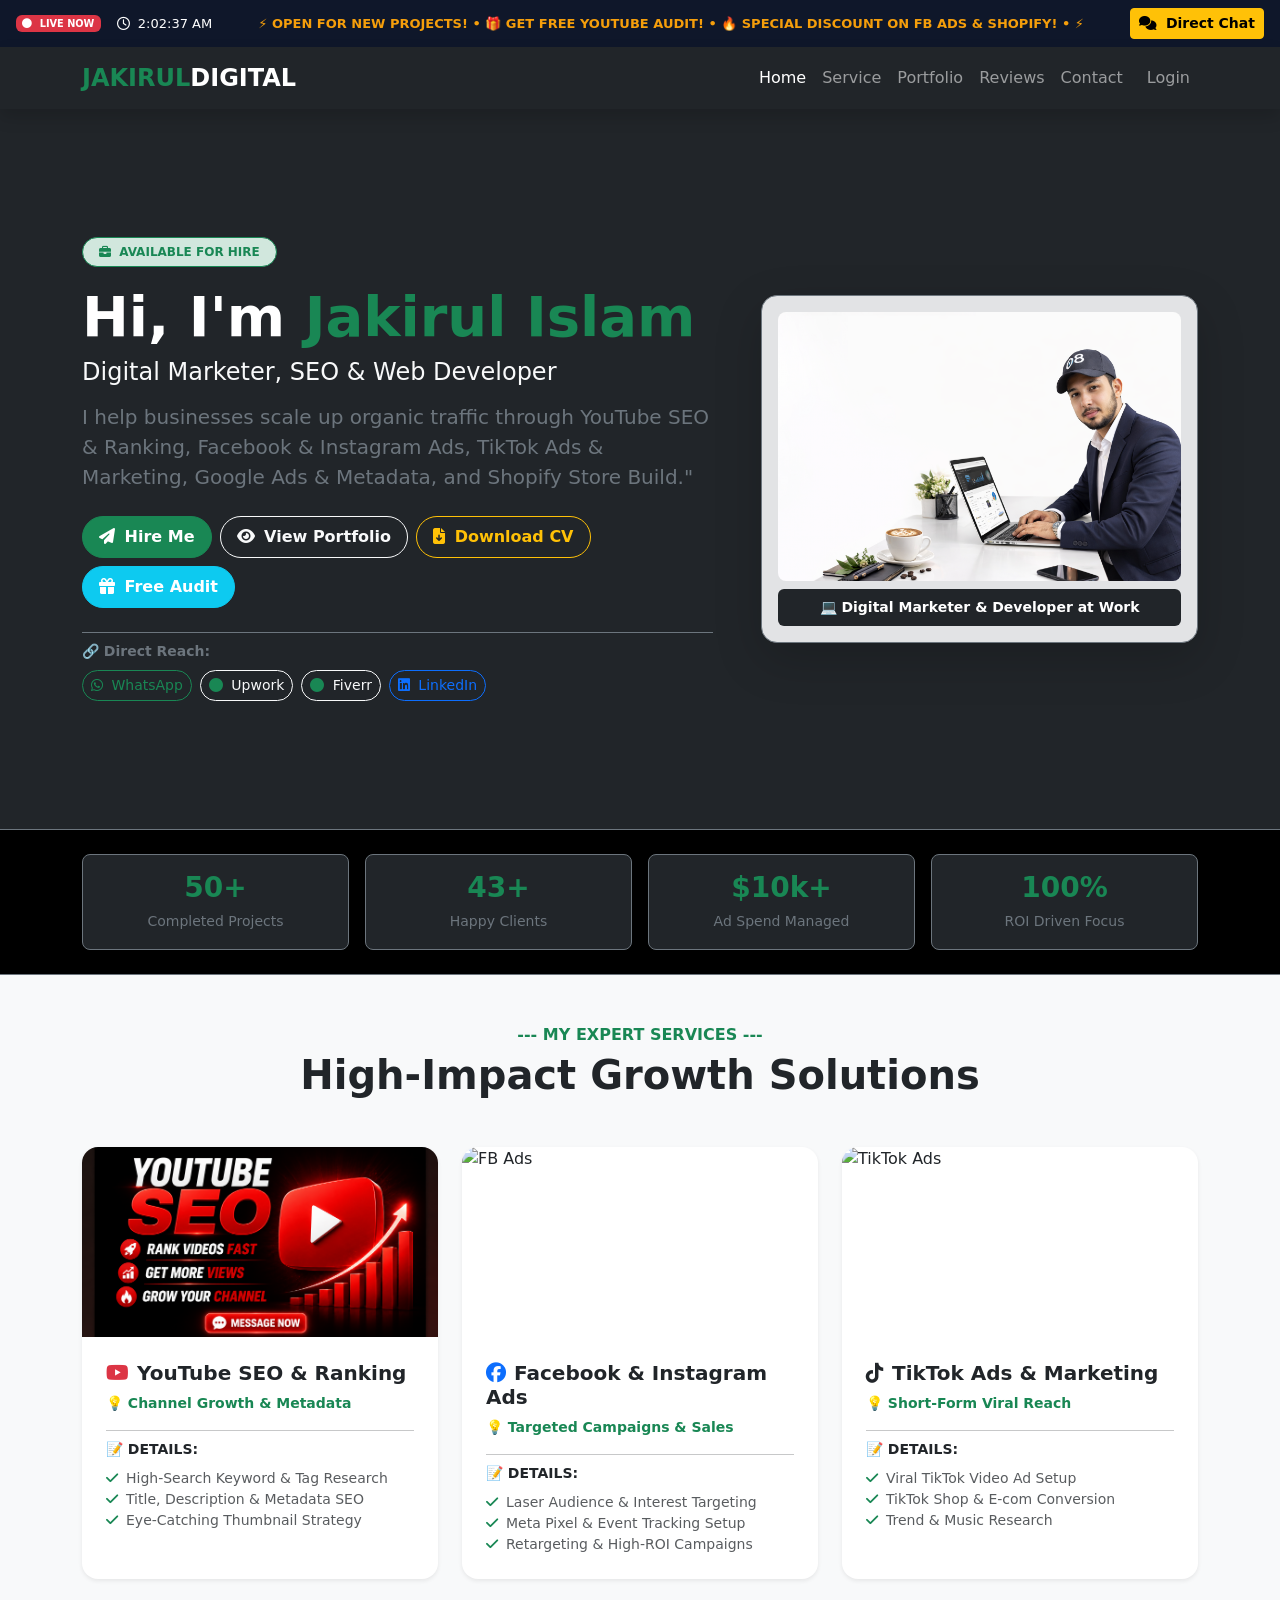
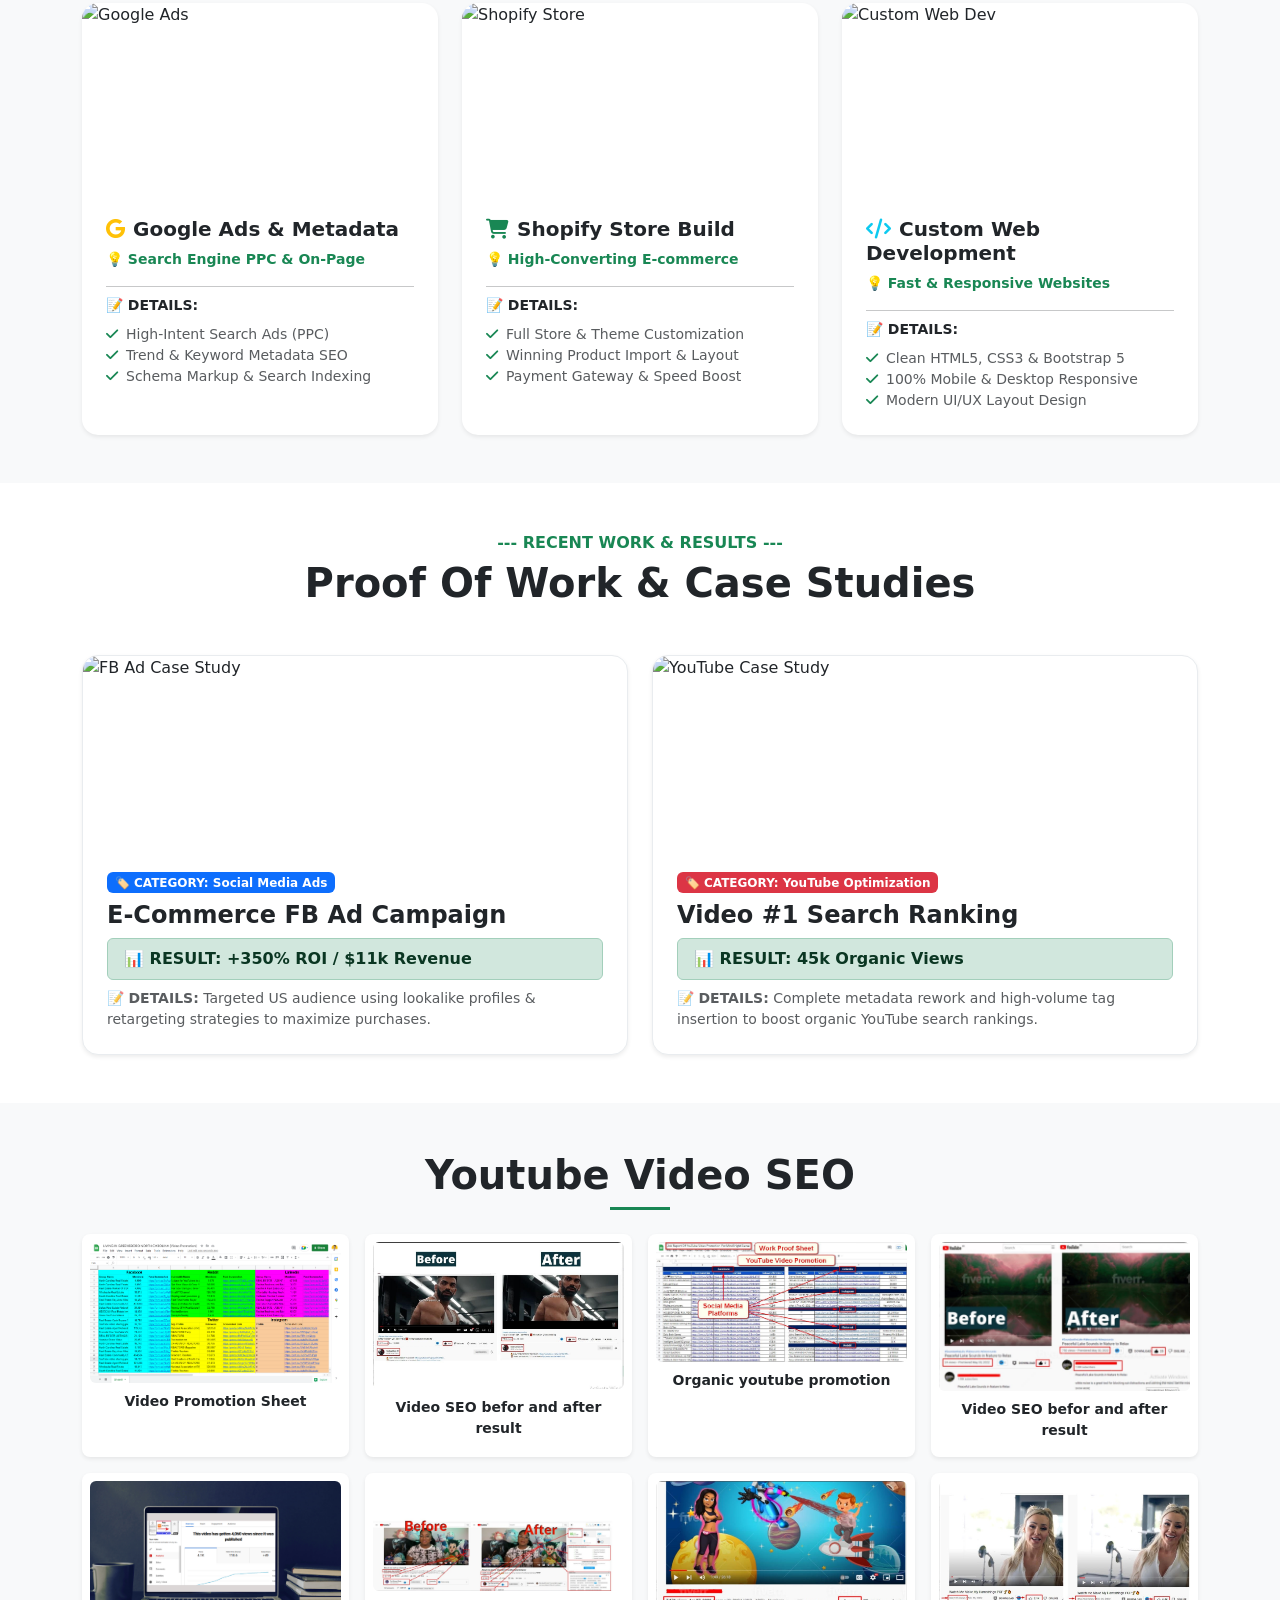
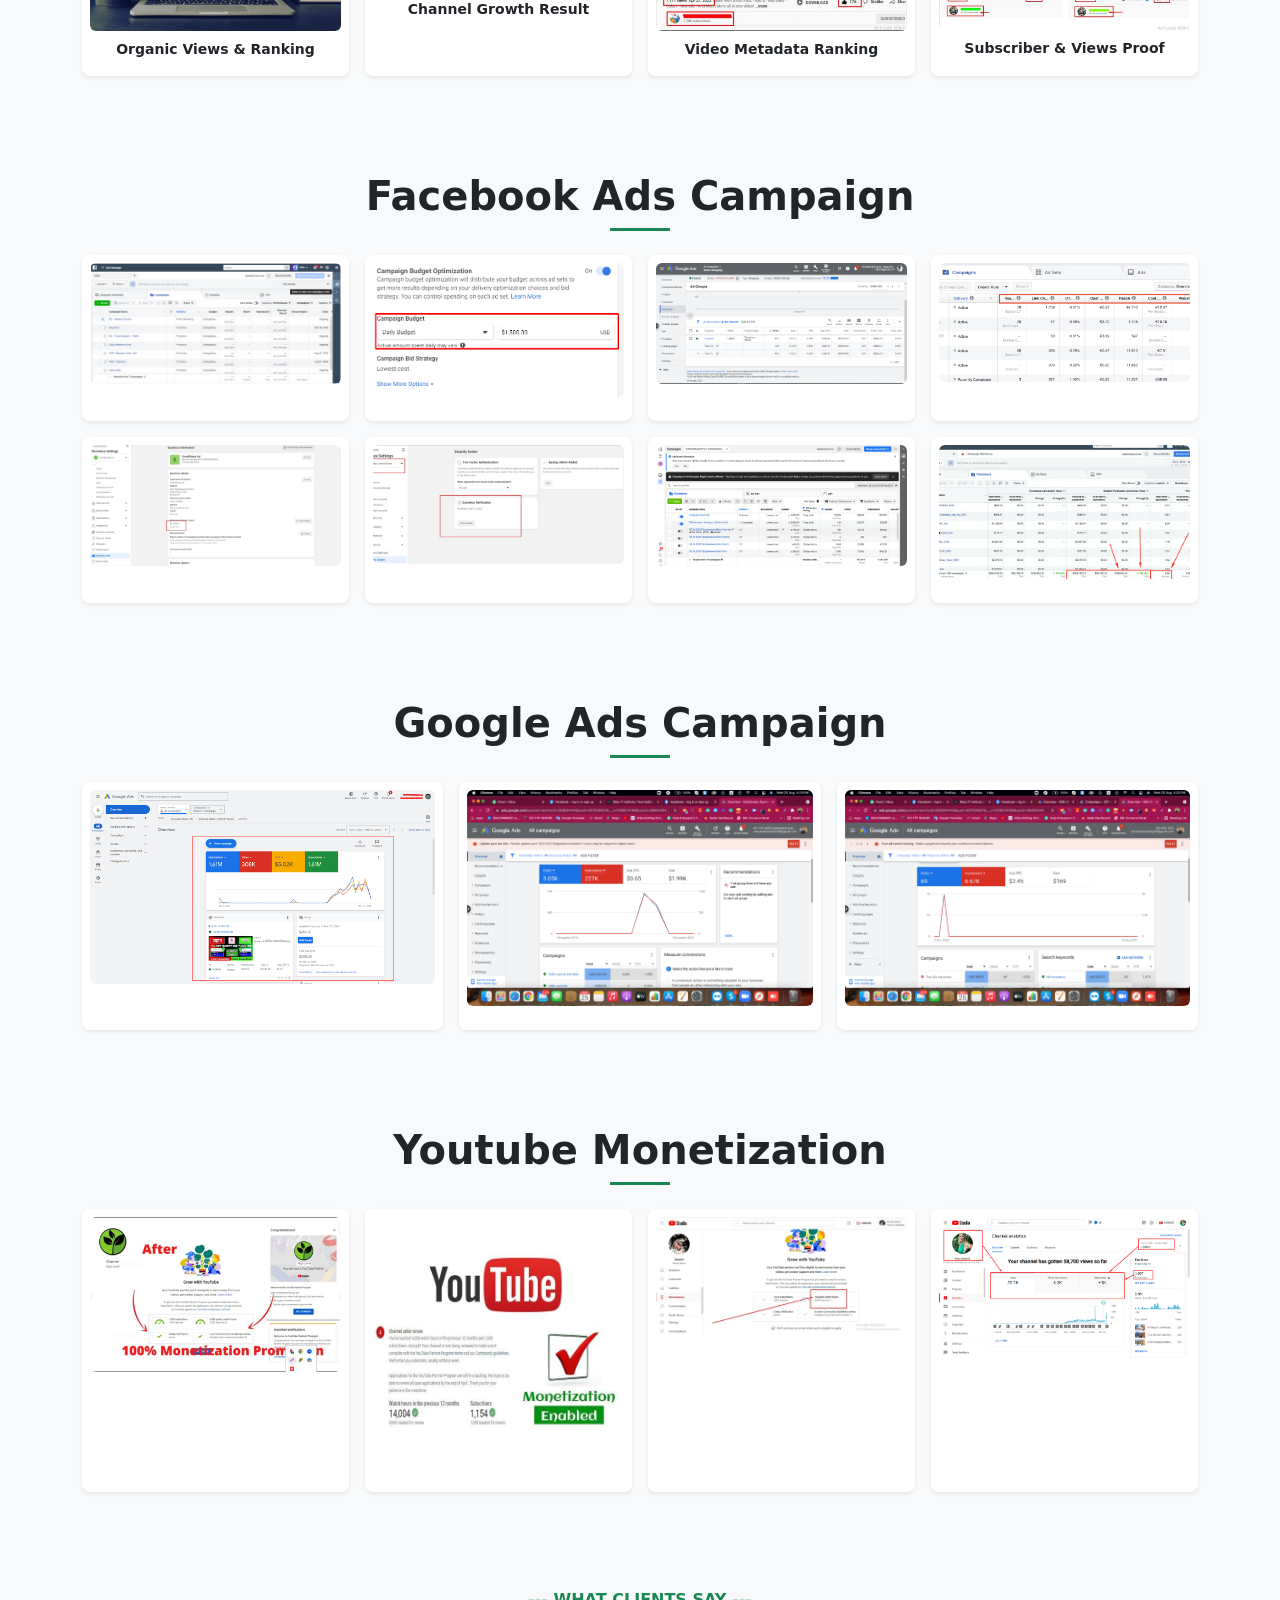
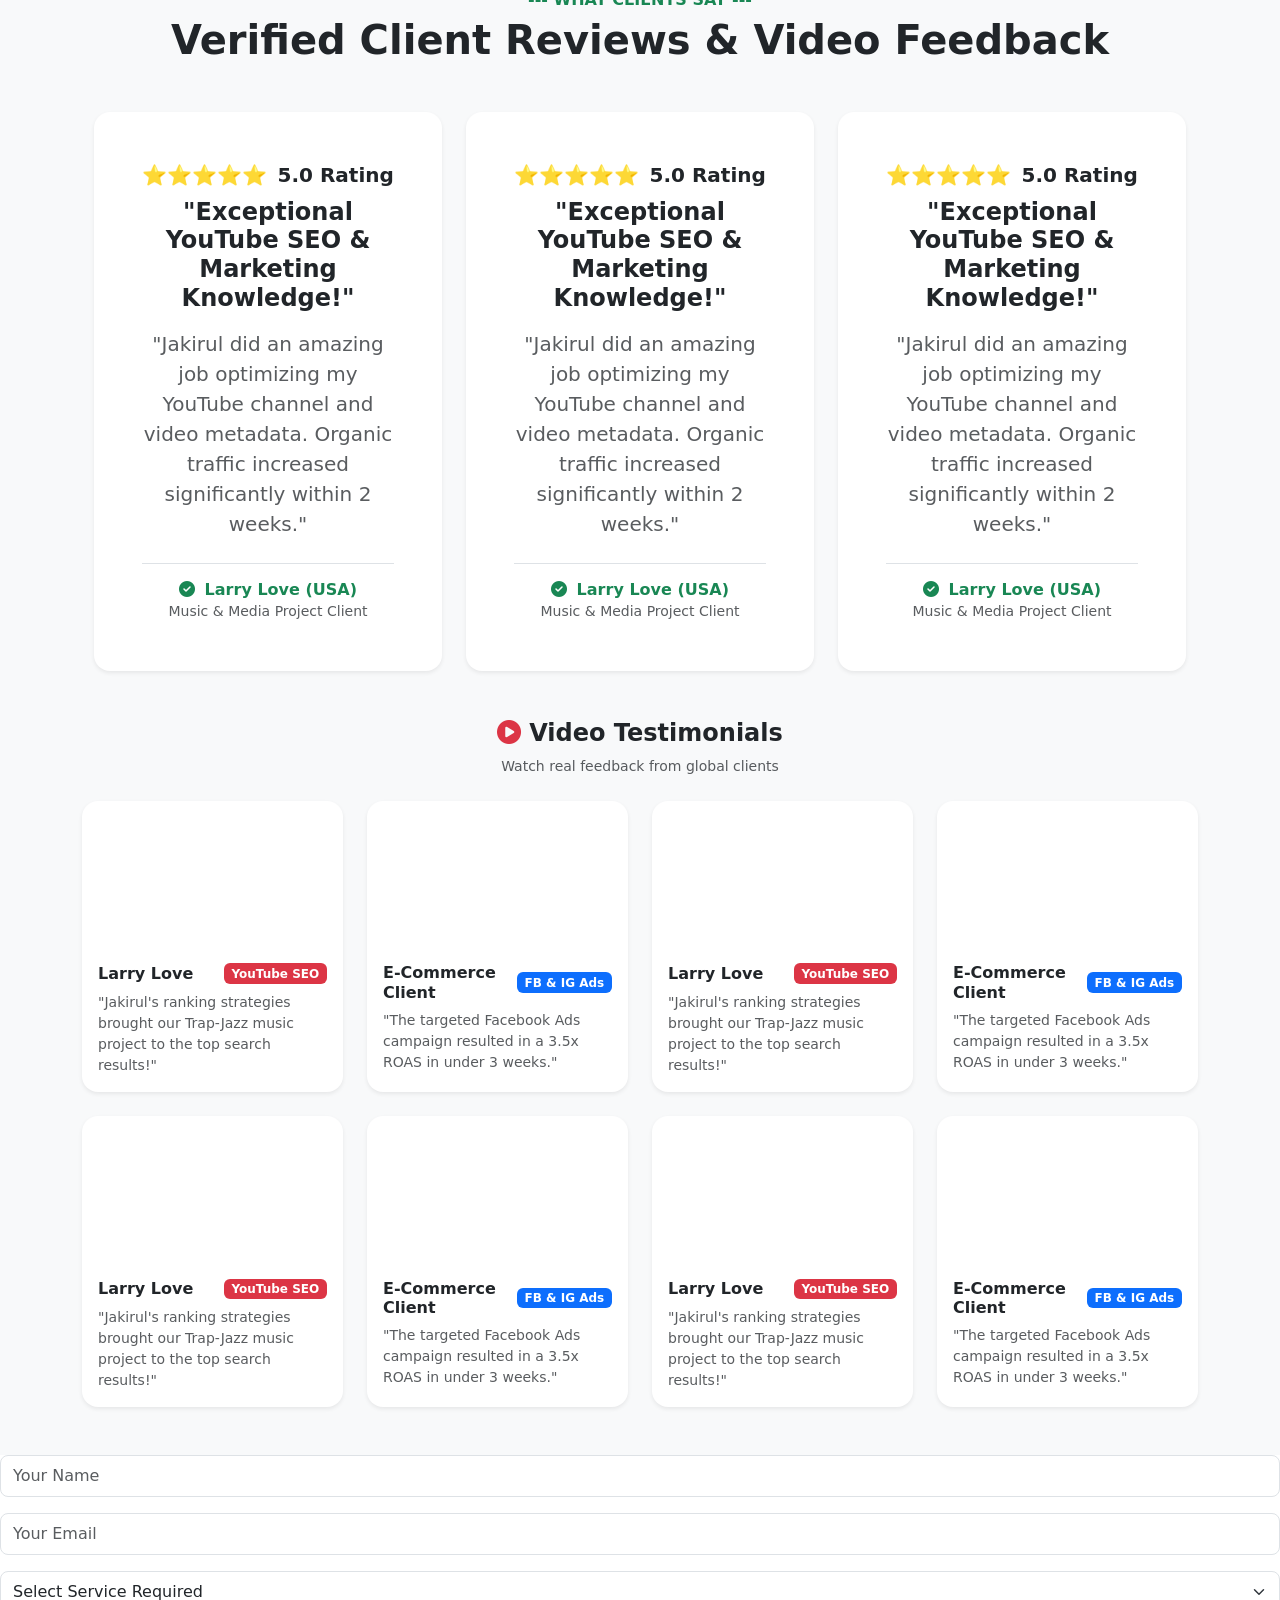
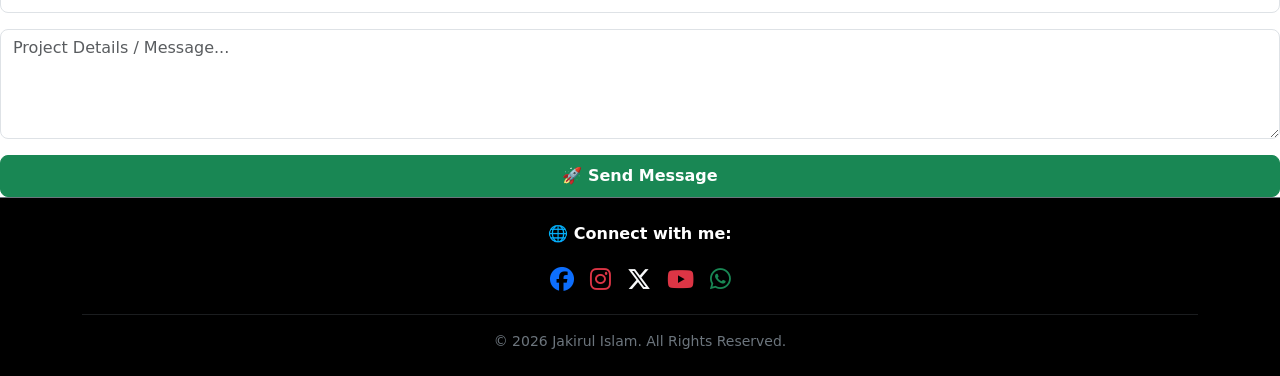
==== commit 4c825bae: "Update index.html" ====
--- a/index.html
+++ b/index.html
@@ -147,7 +147,7 @@
                 </div>
                 <div class="col-6 col-md-3">
                     <div class="p-3 bg-dark rounded-3 border border-secondary">
-                        <h3 class="fw-bold text-success mb-1">30+</h3>
+                        <h3 class="fw-bold text-success mb-1">43+</h3>
                         <span class="small text-secondary">Happy Clients</span>
                     </div>
                 </div>
@@ -202,7 +202,7 @@
                 <!-- Service 2: FB & IG Ads -->
                 <div class="col-md-6 col-lg-4">
                     <div class="card h-100 border-0 shadow-sm rounded-4 overflow-hidden service-card">
-                        <img src="https://images.unsplash.com/photo-1611162616305-c69b3fa7fbe0?w=600&auto=format&fit=crop&q=80"
+                        <img src="Assets/image/facebook ads.png"
                             class="card-img-top service-banner" alt="FB Ads">
                         <div class="card-body p-4">
                             <h5 class="fw-bold text-dark"><i
@@ -225,7 +225,7 @@
                 <!-- Service 3: TikTok Ads -->
                 <div class="col-md-6 col-lg-4">
                     <div class="card h-100 border-0 shadow-sm rounded-4 overflow-hidden service-card">
-                        <img src="https://images.unsplash.com/photo-1611605698335-8b1569810432?w=600&auto=format&fit=crop&q=80"
+                        <img src="Assets/image/tiktok.png"
                             class="card-img-top service-banner" alt="TikTok Ads">
                         <div class="card-body p-4">
                             <h5 class="fw-bold text-dark"><i class="fa-brands fa-tiktok me-2"></i>TikTok Ads & Marketing
@@ -267,7 +267,7 @@
                 <!-- Service 5: Shopify Store Build -->
                 <div class="col-md-6 col-lg-4">
                     <div class="card h-100 border-0 shadow-sm rounded-4 overflow-hidden service-card">
-                        <img src="https://images.unsplash.com/photo-1556742049-0a670f4a4591?w=600&auto=format&fit=crop&q=80"
+                        <img src="Assets/image/shopify.png"
                             class="card-img-top service-banner" alt="Shopify Store">
                         <div class="card-body p-4">
                             <h5 class="fw-bold text-dark"><i
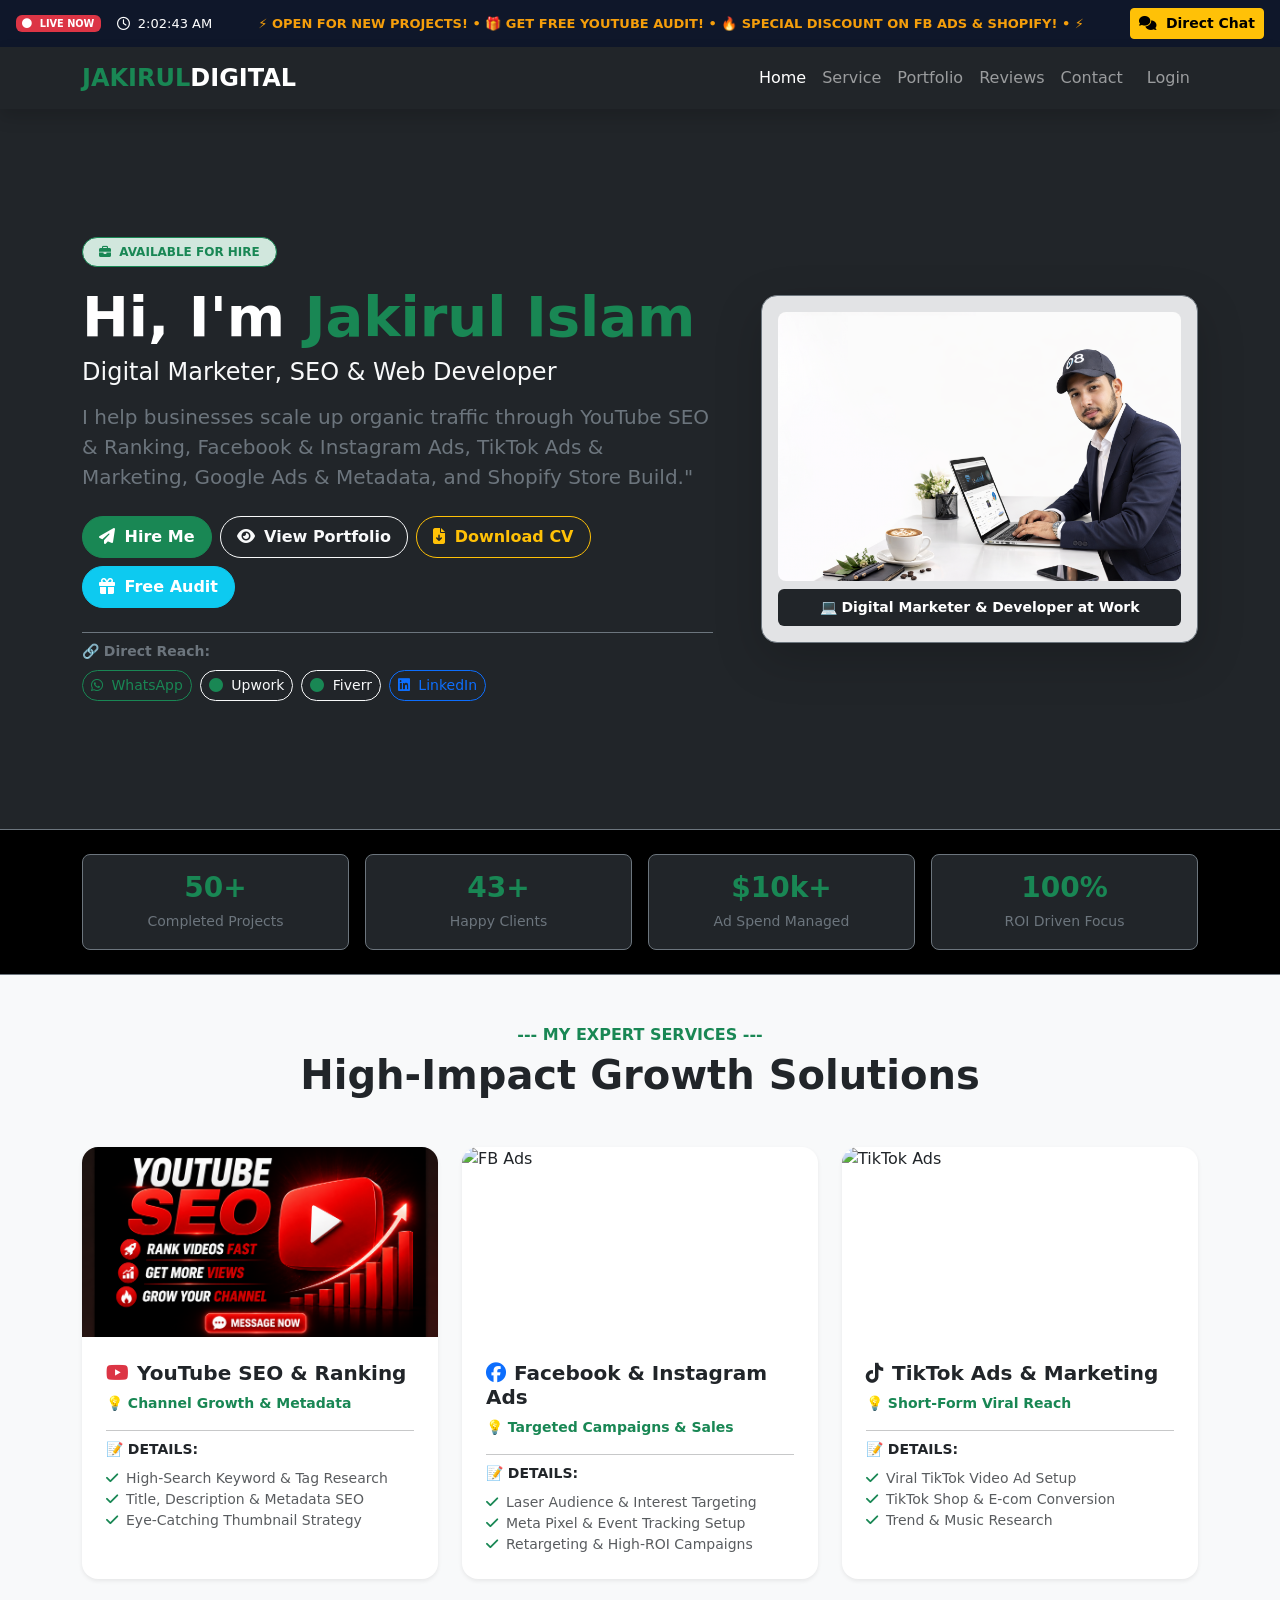
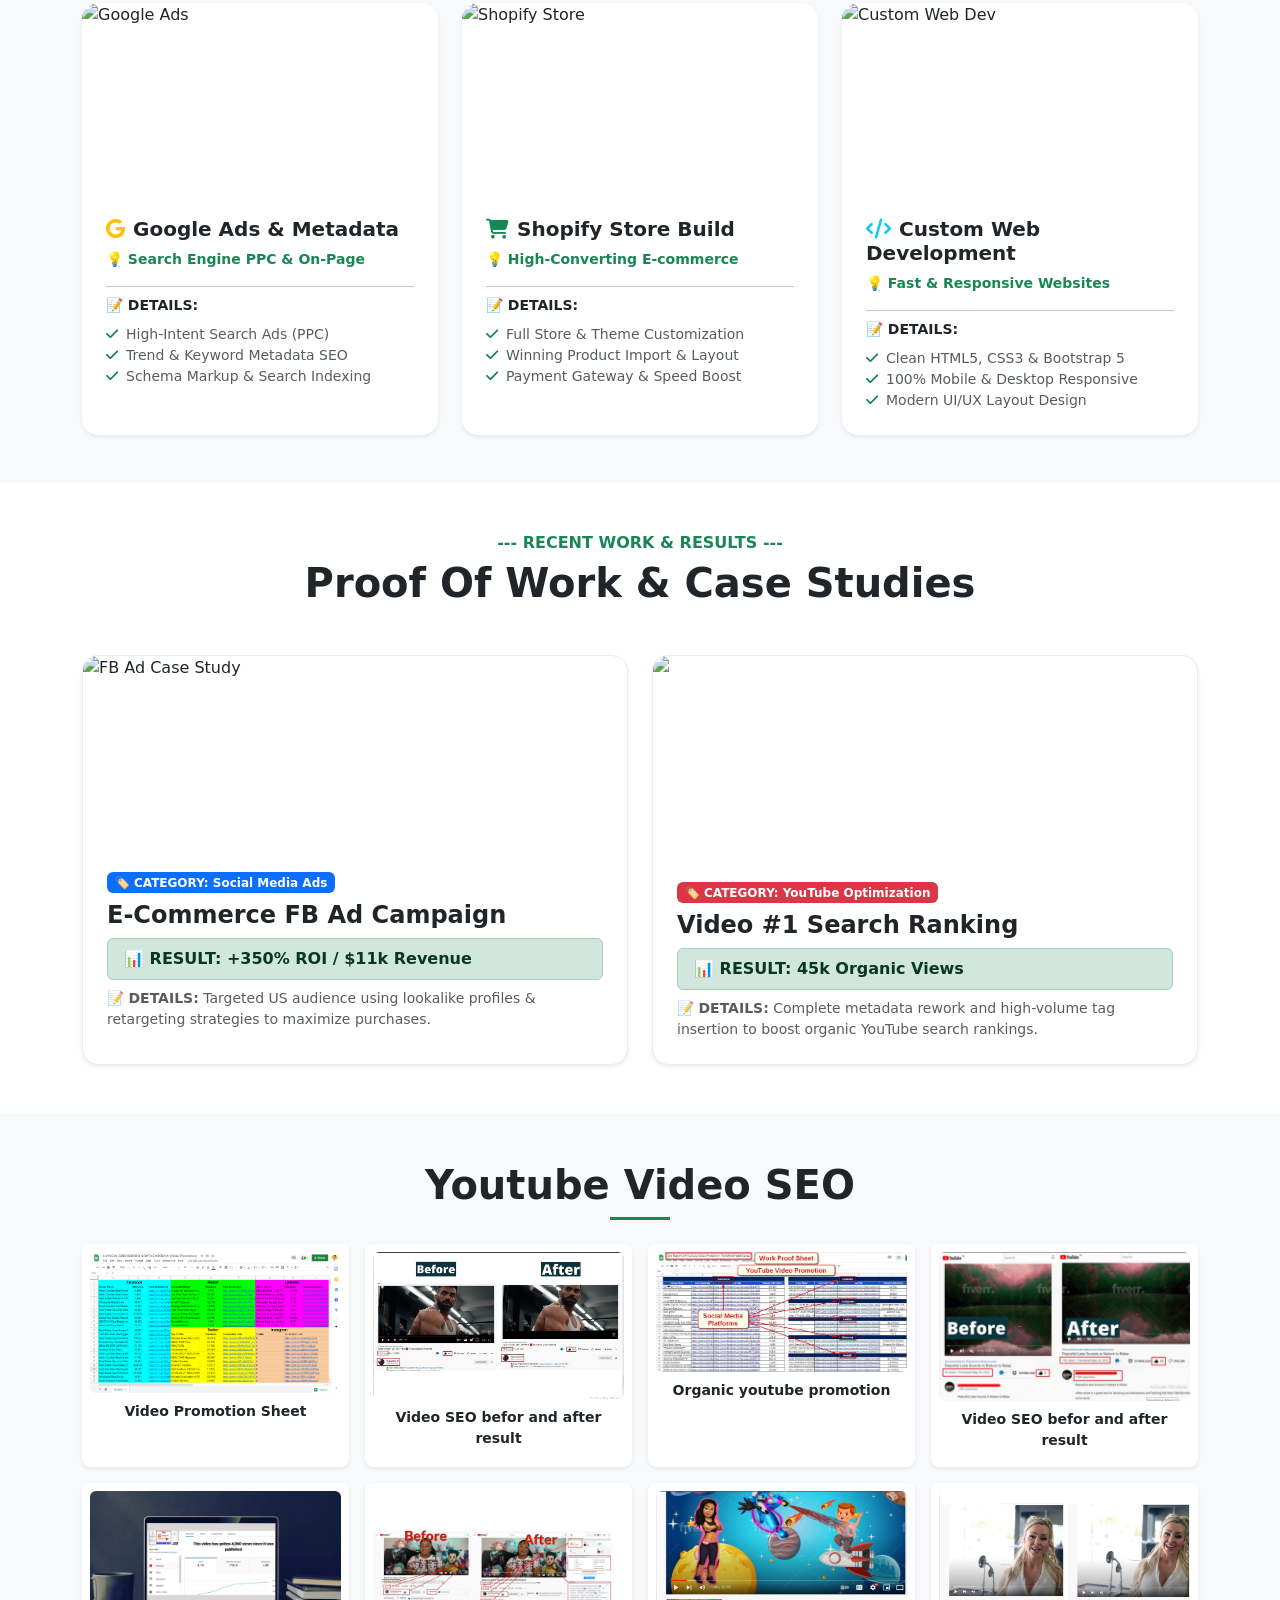
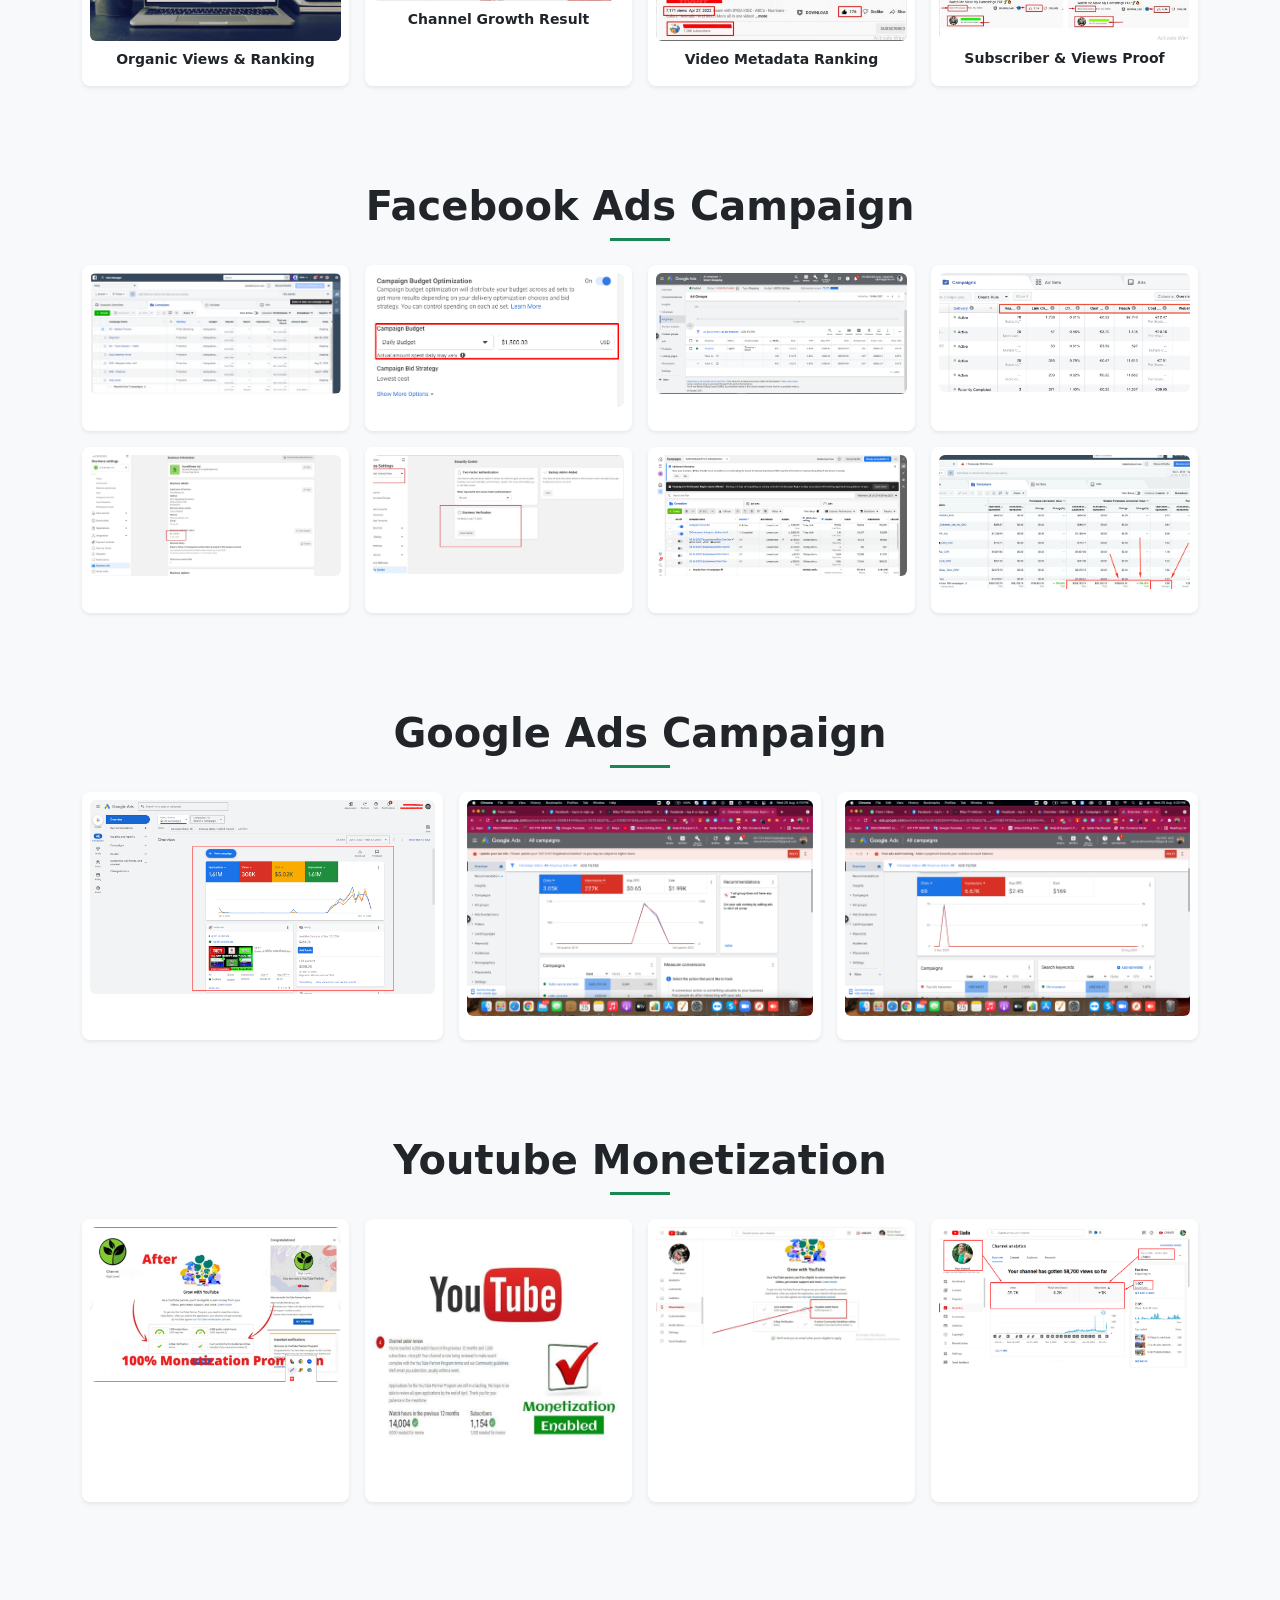
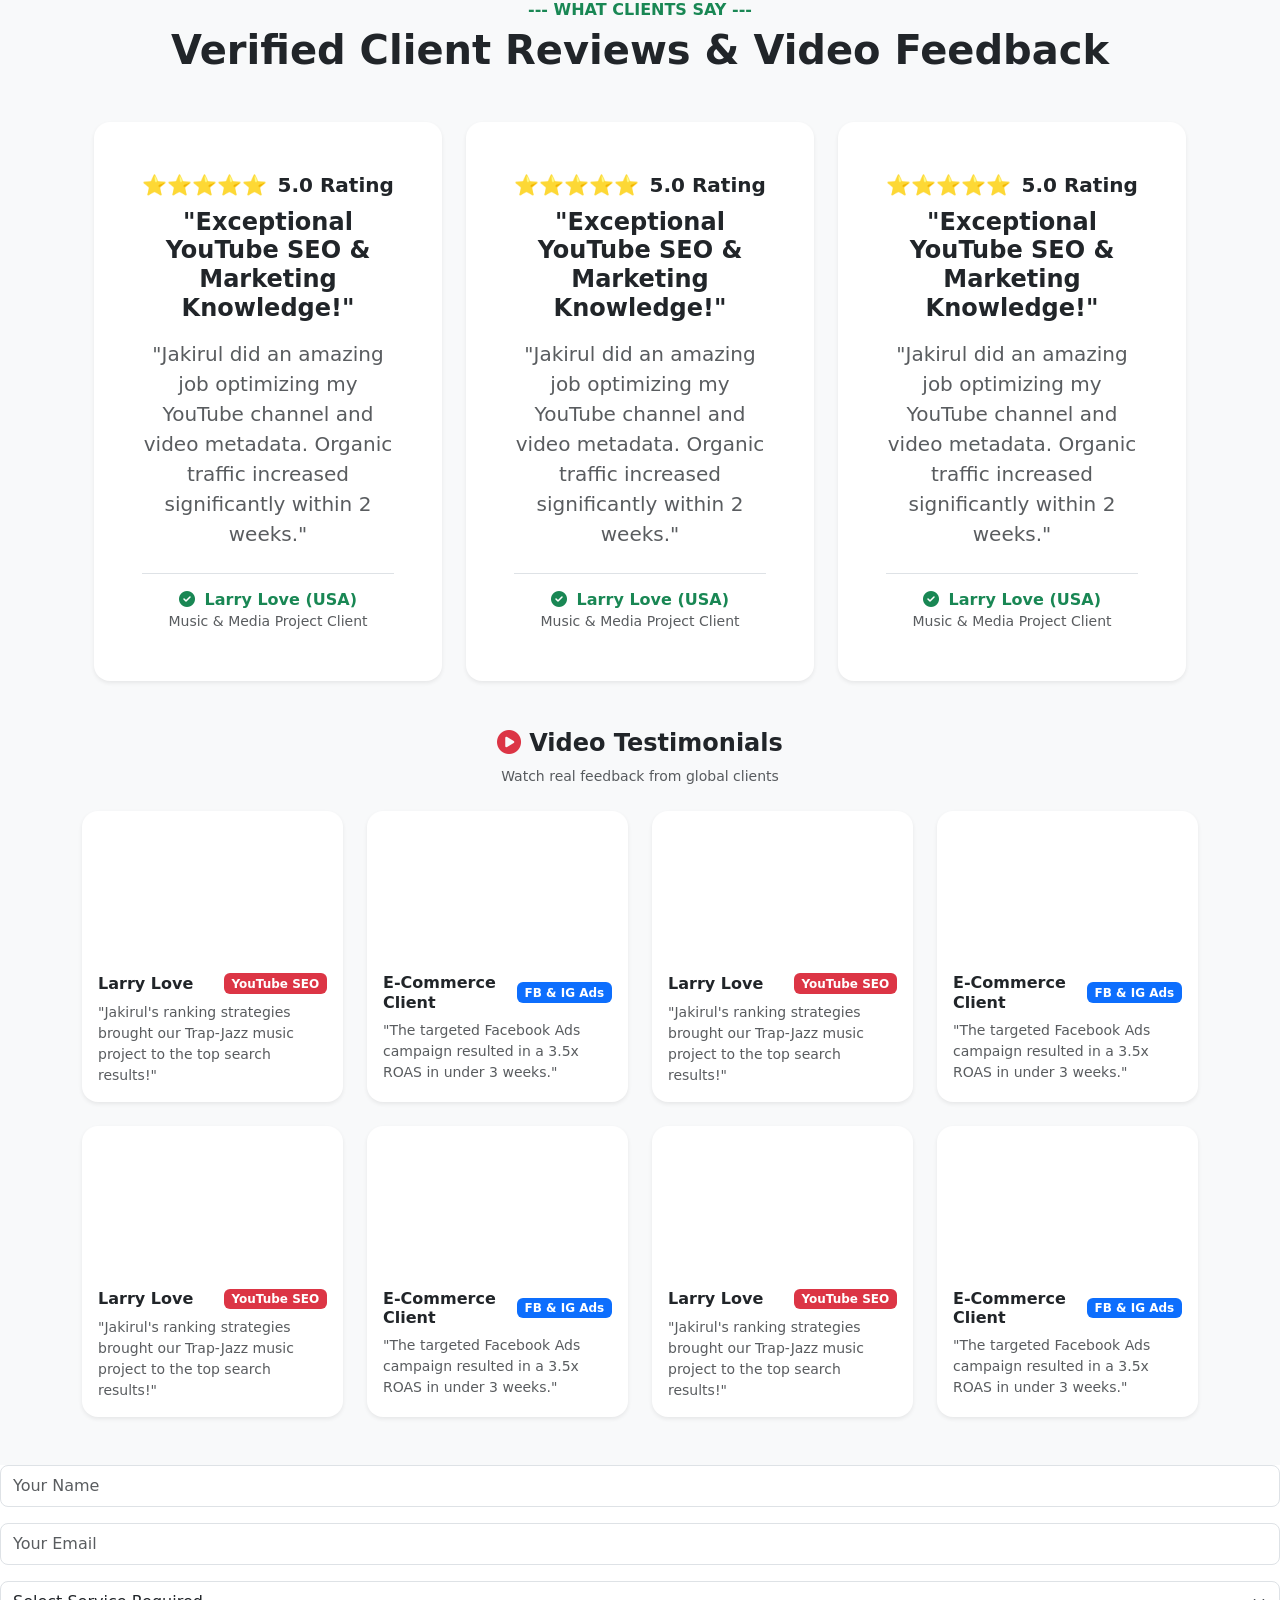
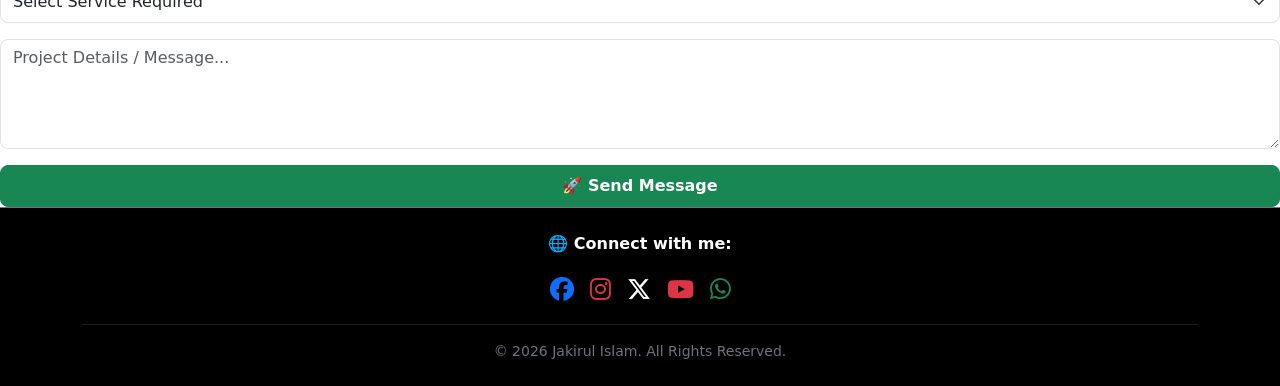
==== commit 43b0b946: "Update index.html" ====
--- a/index.html
+++ b/index.html
@@ -343,8 +343,7 @@
                 <!-- Case Study 2 -->
                 <div class="col-md-6">
                     <div class="card border border-light-subtle shadow-sm rounded-4 overflow-hidden h-100">
-                        <img src="https://images.unsplash.com/photo-1611162617213-7d7a39e9b1d7?w=600&auto=format&fit=crop&q=80"
-                            class="proof-img" alt="YouTube Case Study">
+                        <img height="200" src="Assets/image/youtube video 11111.jpg">
                         <div class="card-body p-4">
                             <span class="badge bg-danger mb-2">🏷️ CATEGORY: YouTube Optimization</span>
                             <h4 class="fw-bold text-dark">Video #1 Search Ranking</h4>
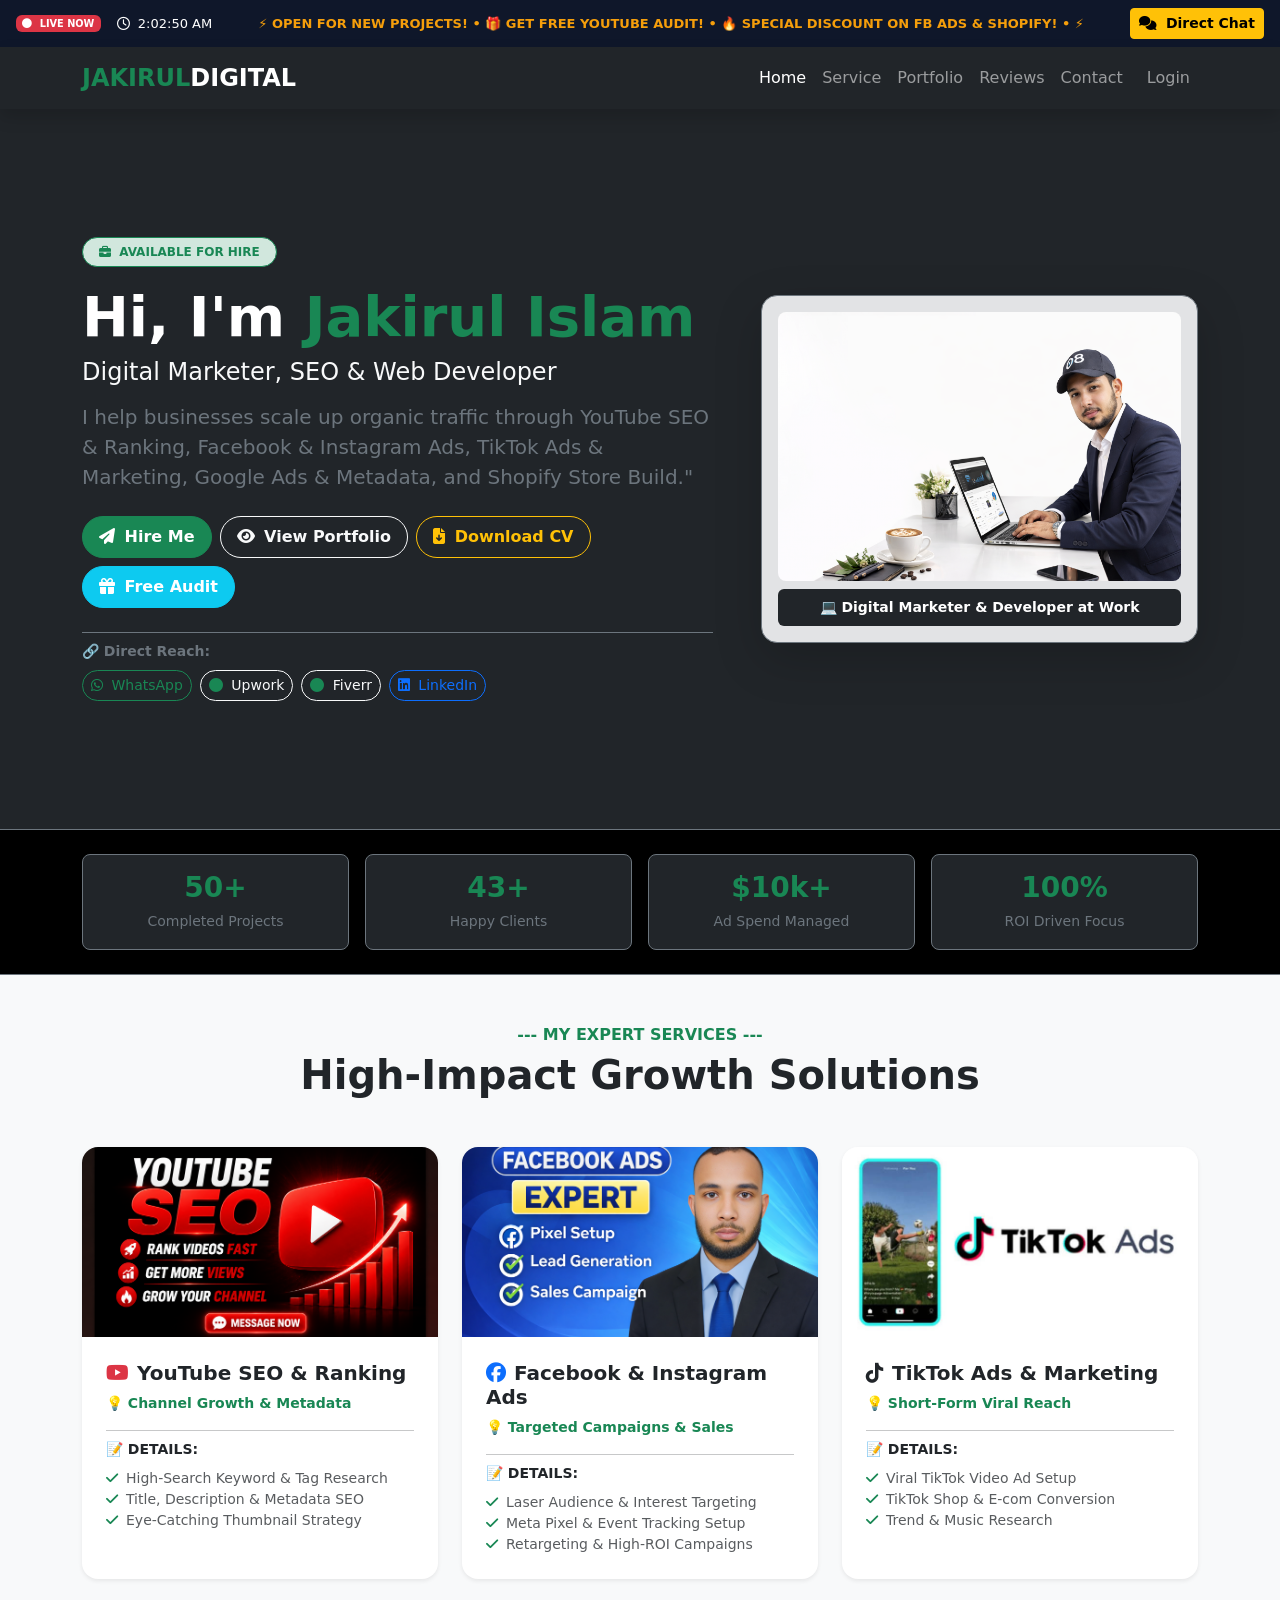
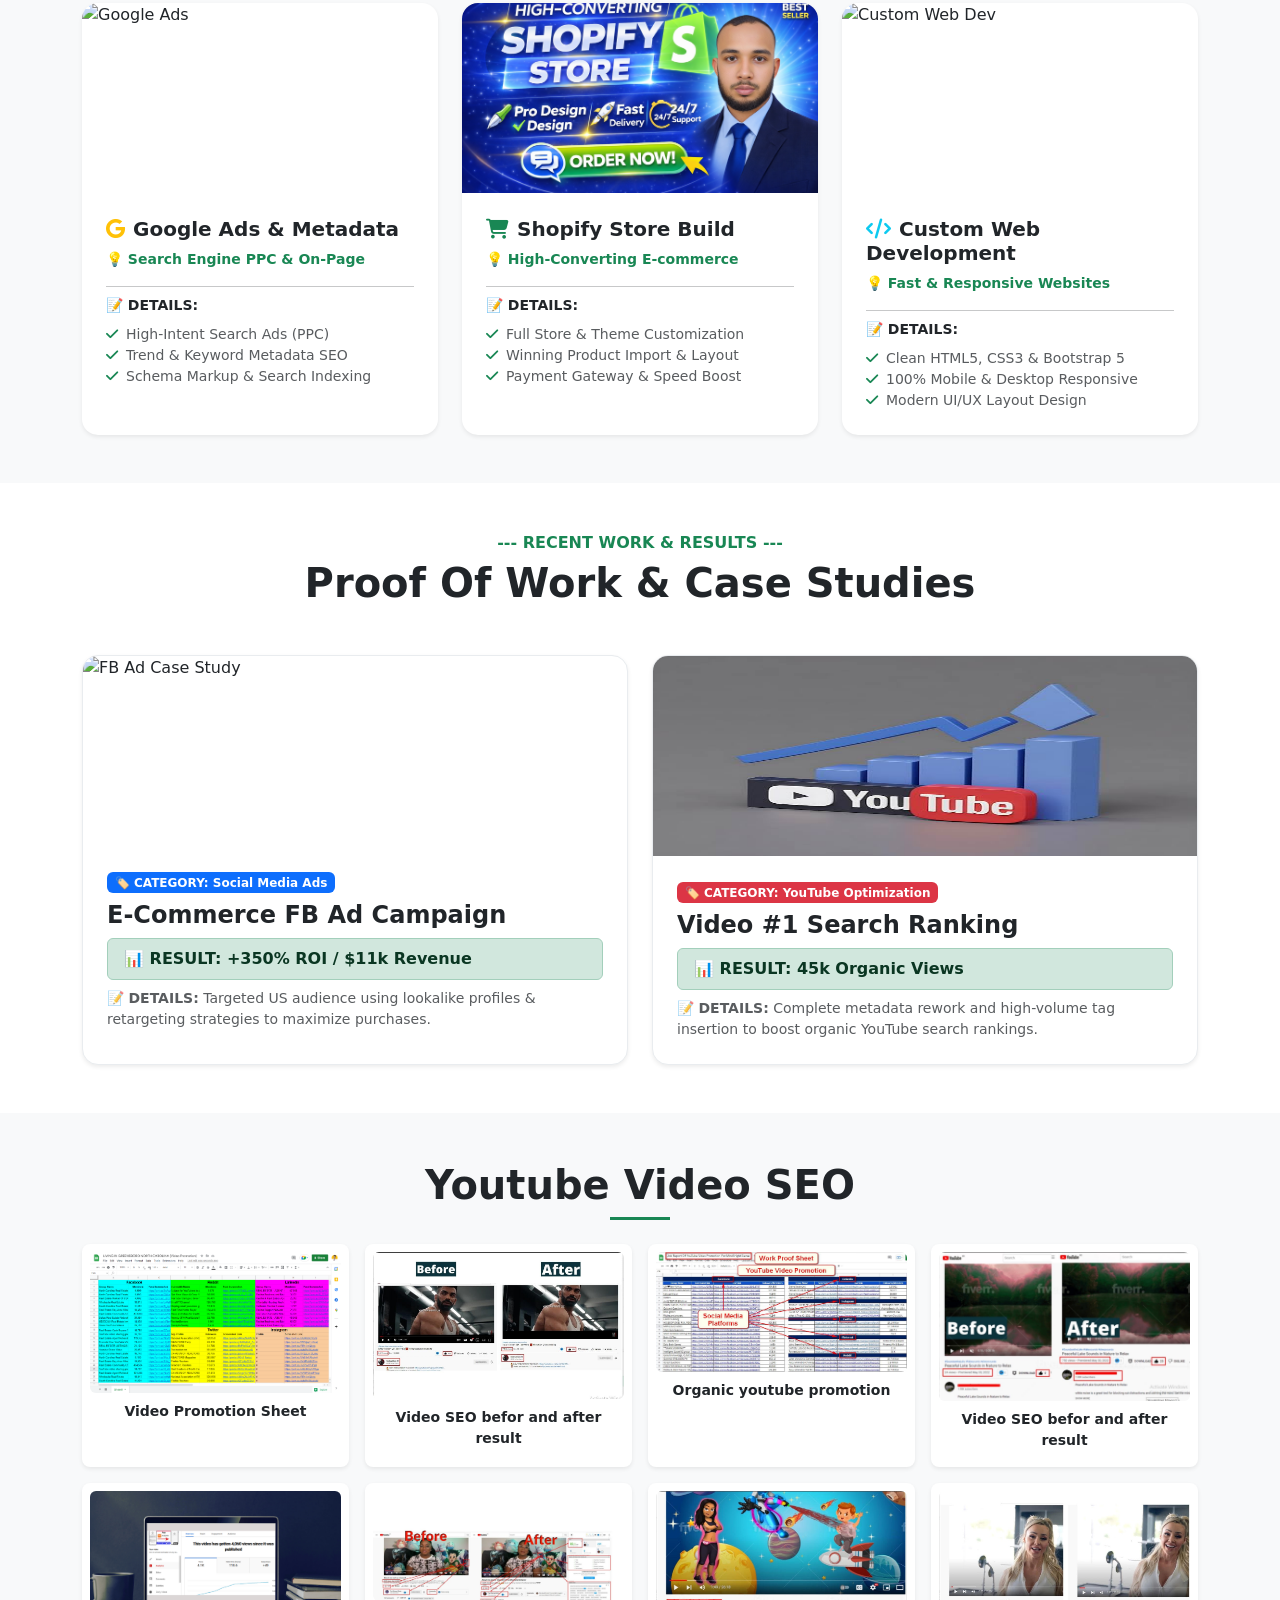
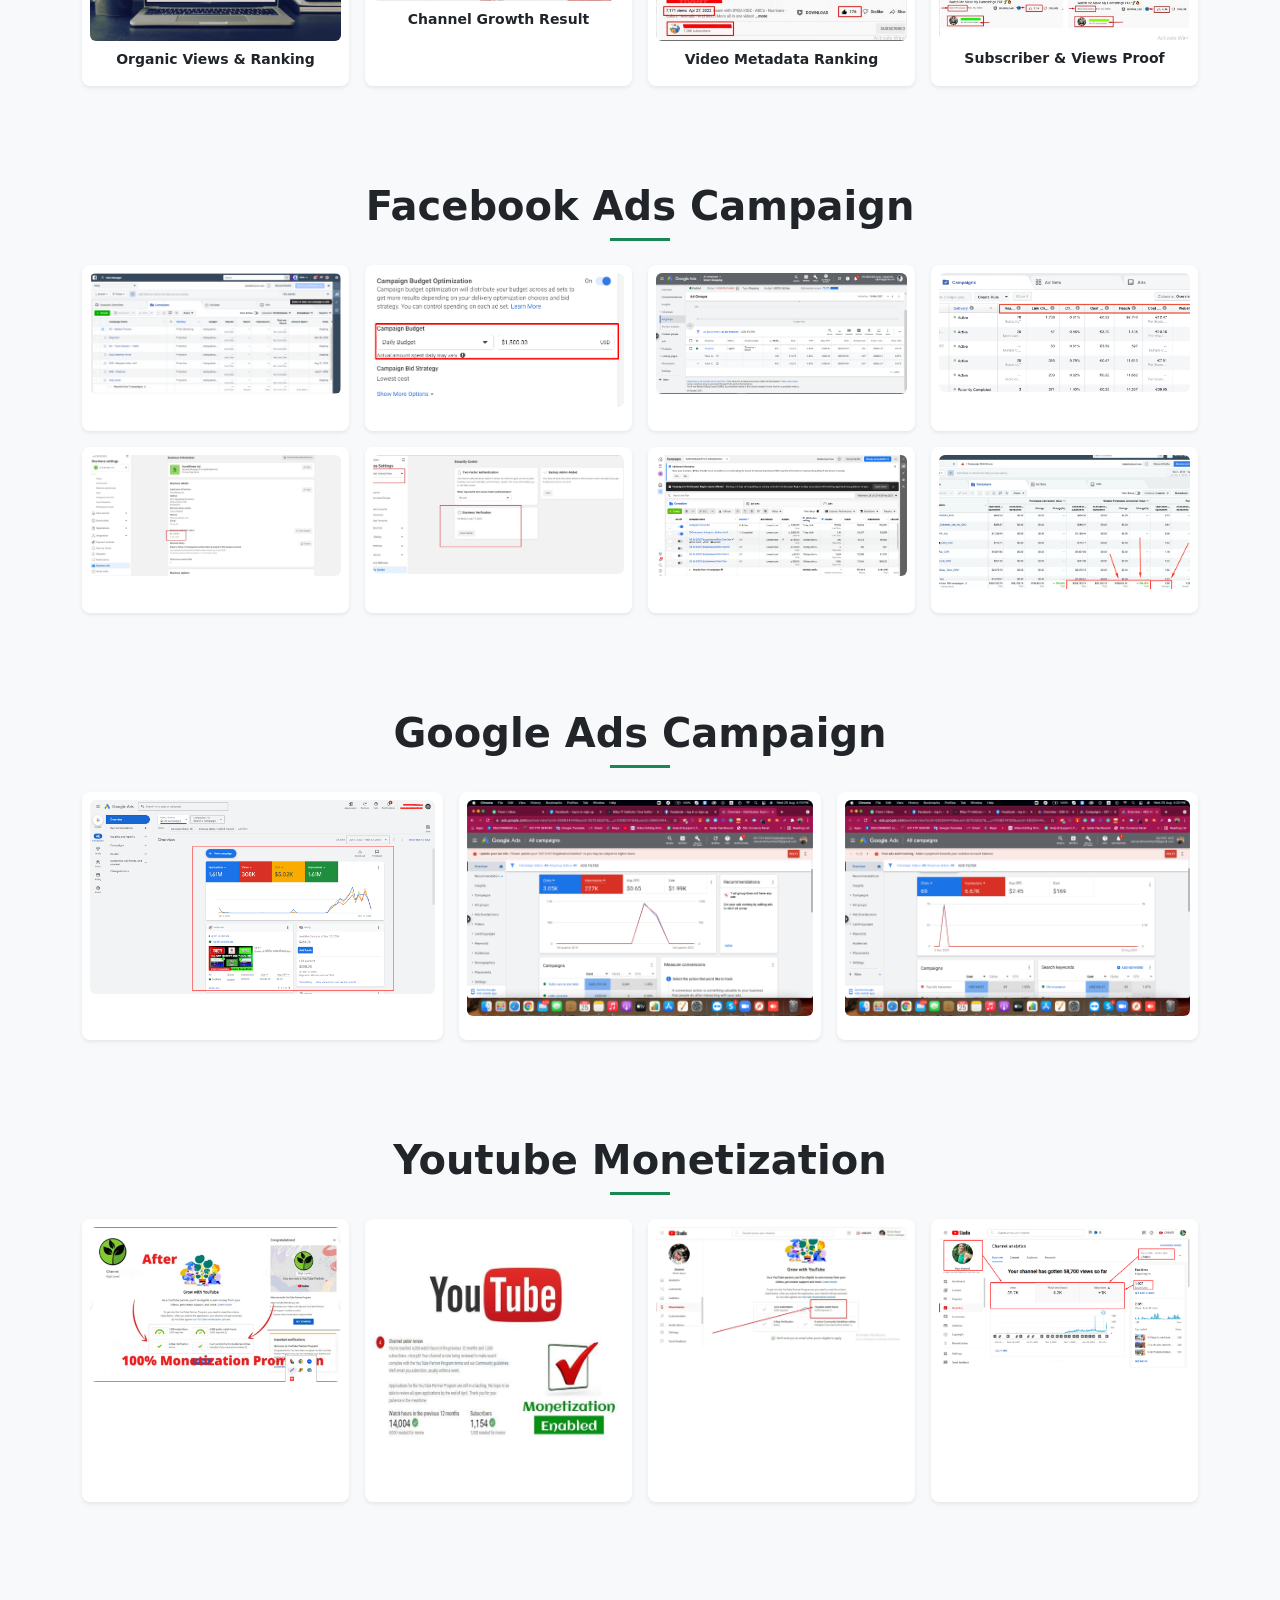
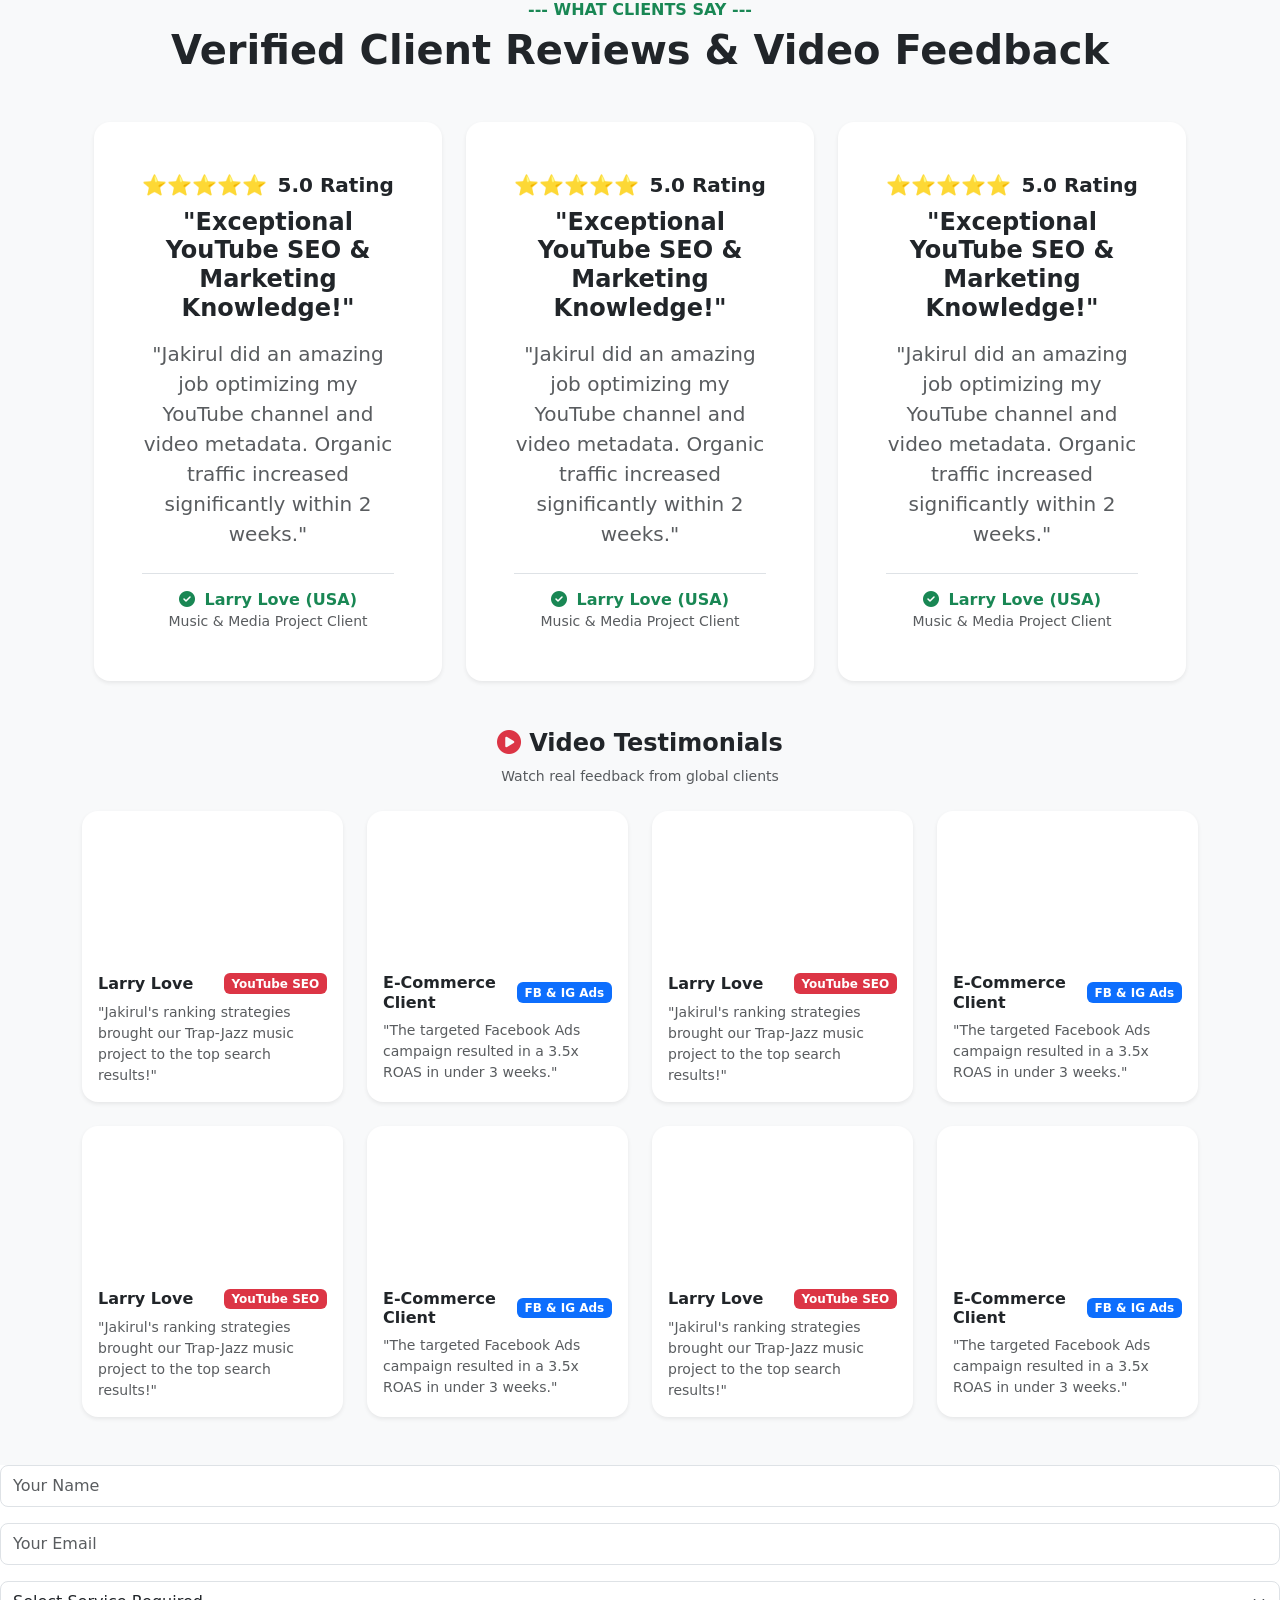
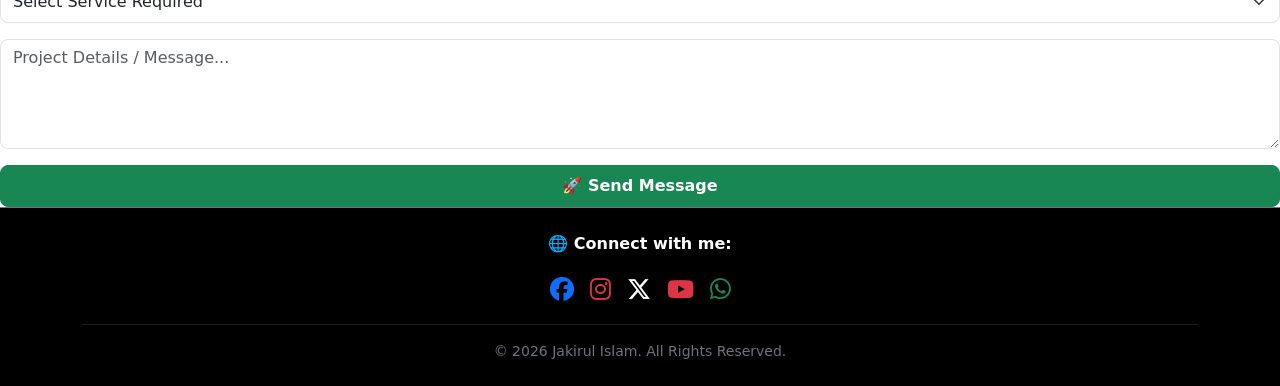
==== commit 8f24ac44: "Update index.html" ====
--- a/index.html
+++ b/index.html
@@ -225,7 +225,7 @@
                 <!-- Service 3: TikTok Ads -->
                 <div class="col-md-6 col-lg-4">
                     <div class="card h-100 border-0 shadow-sm rounded-4 overflow-hidden service-card">
-                        <img src="Assets/image/tiktok.png"
+                        <img src="Assets/image/tiktok ads 1.jpg"
                             class="card-img-top service-banner" alt="TikTok Ads">
                         <div class="card-body p-4">
                             <h5 class="fw-bold text-dark"><i class="fa-brands fa-tiktok me-2"></i>TikTok Ads & Marketing
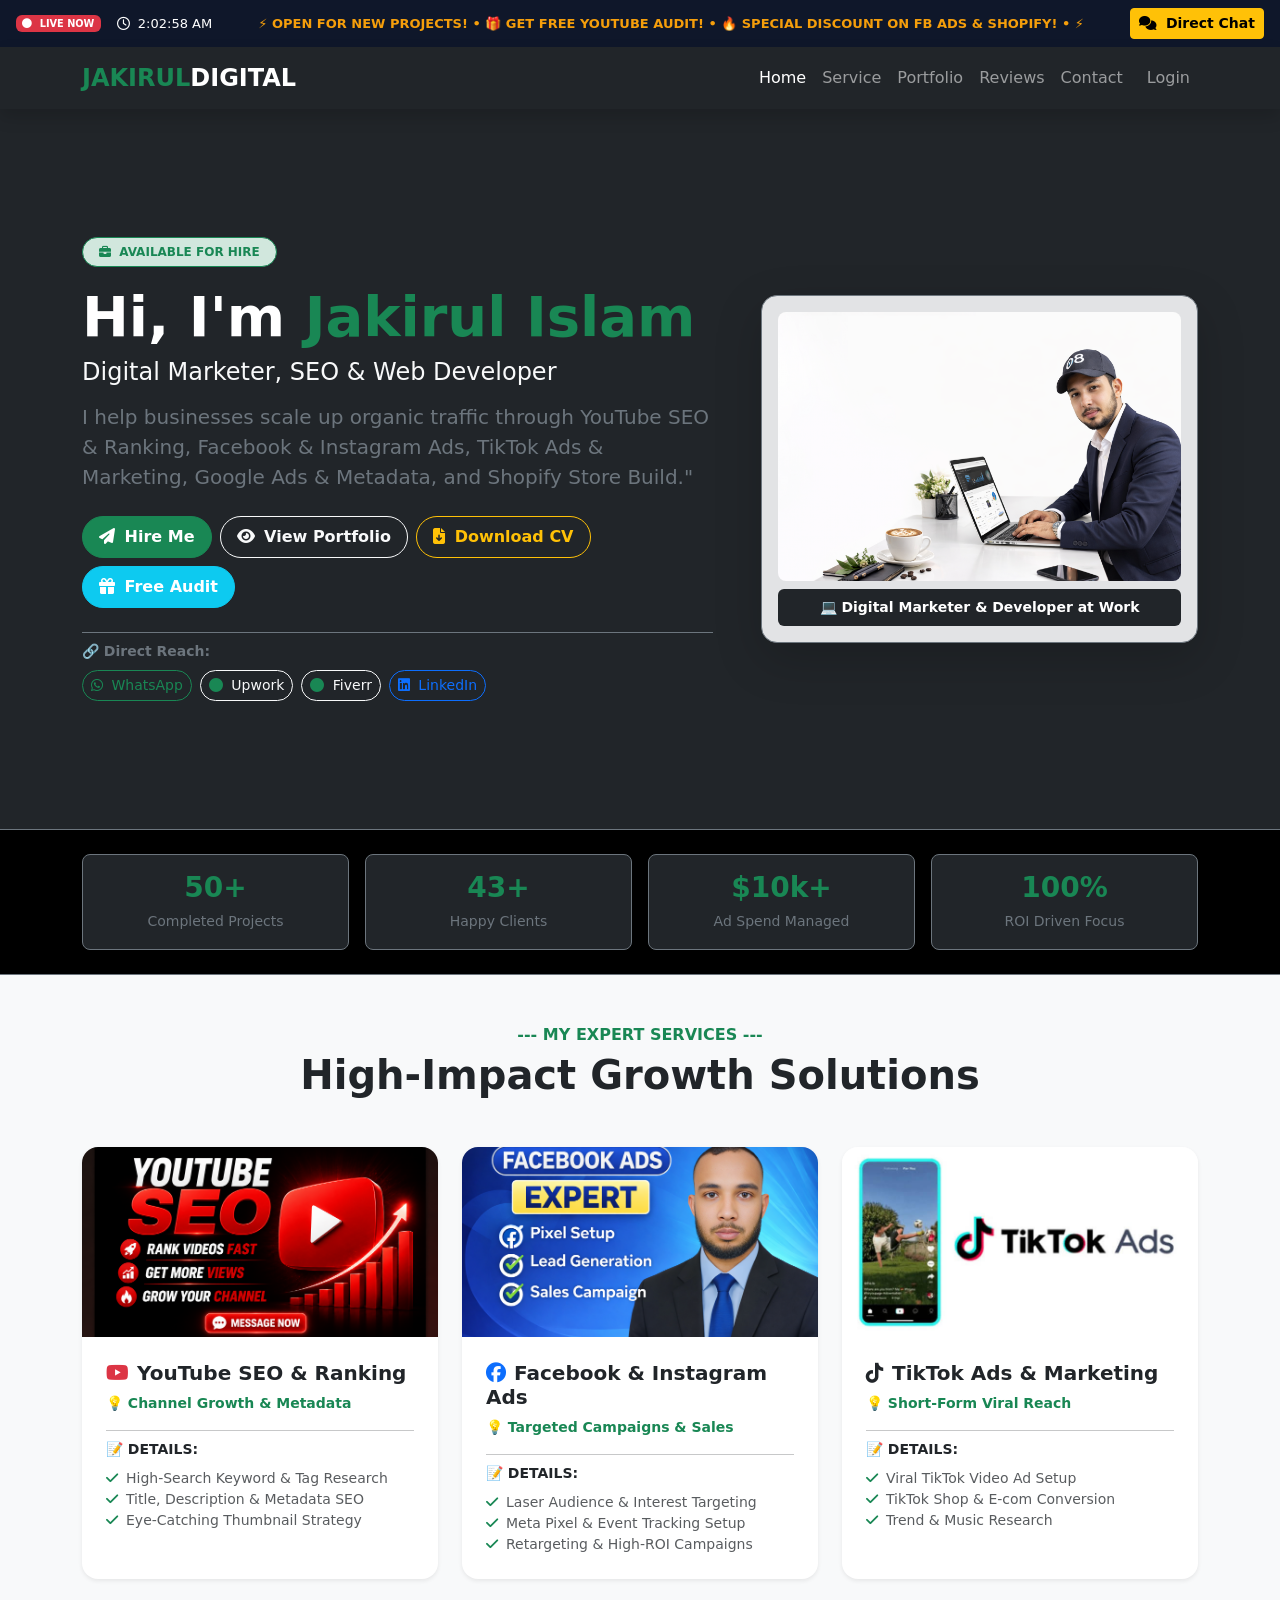
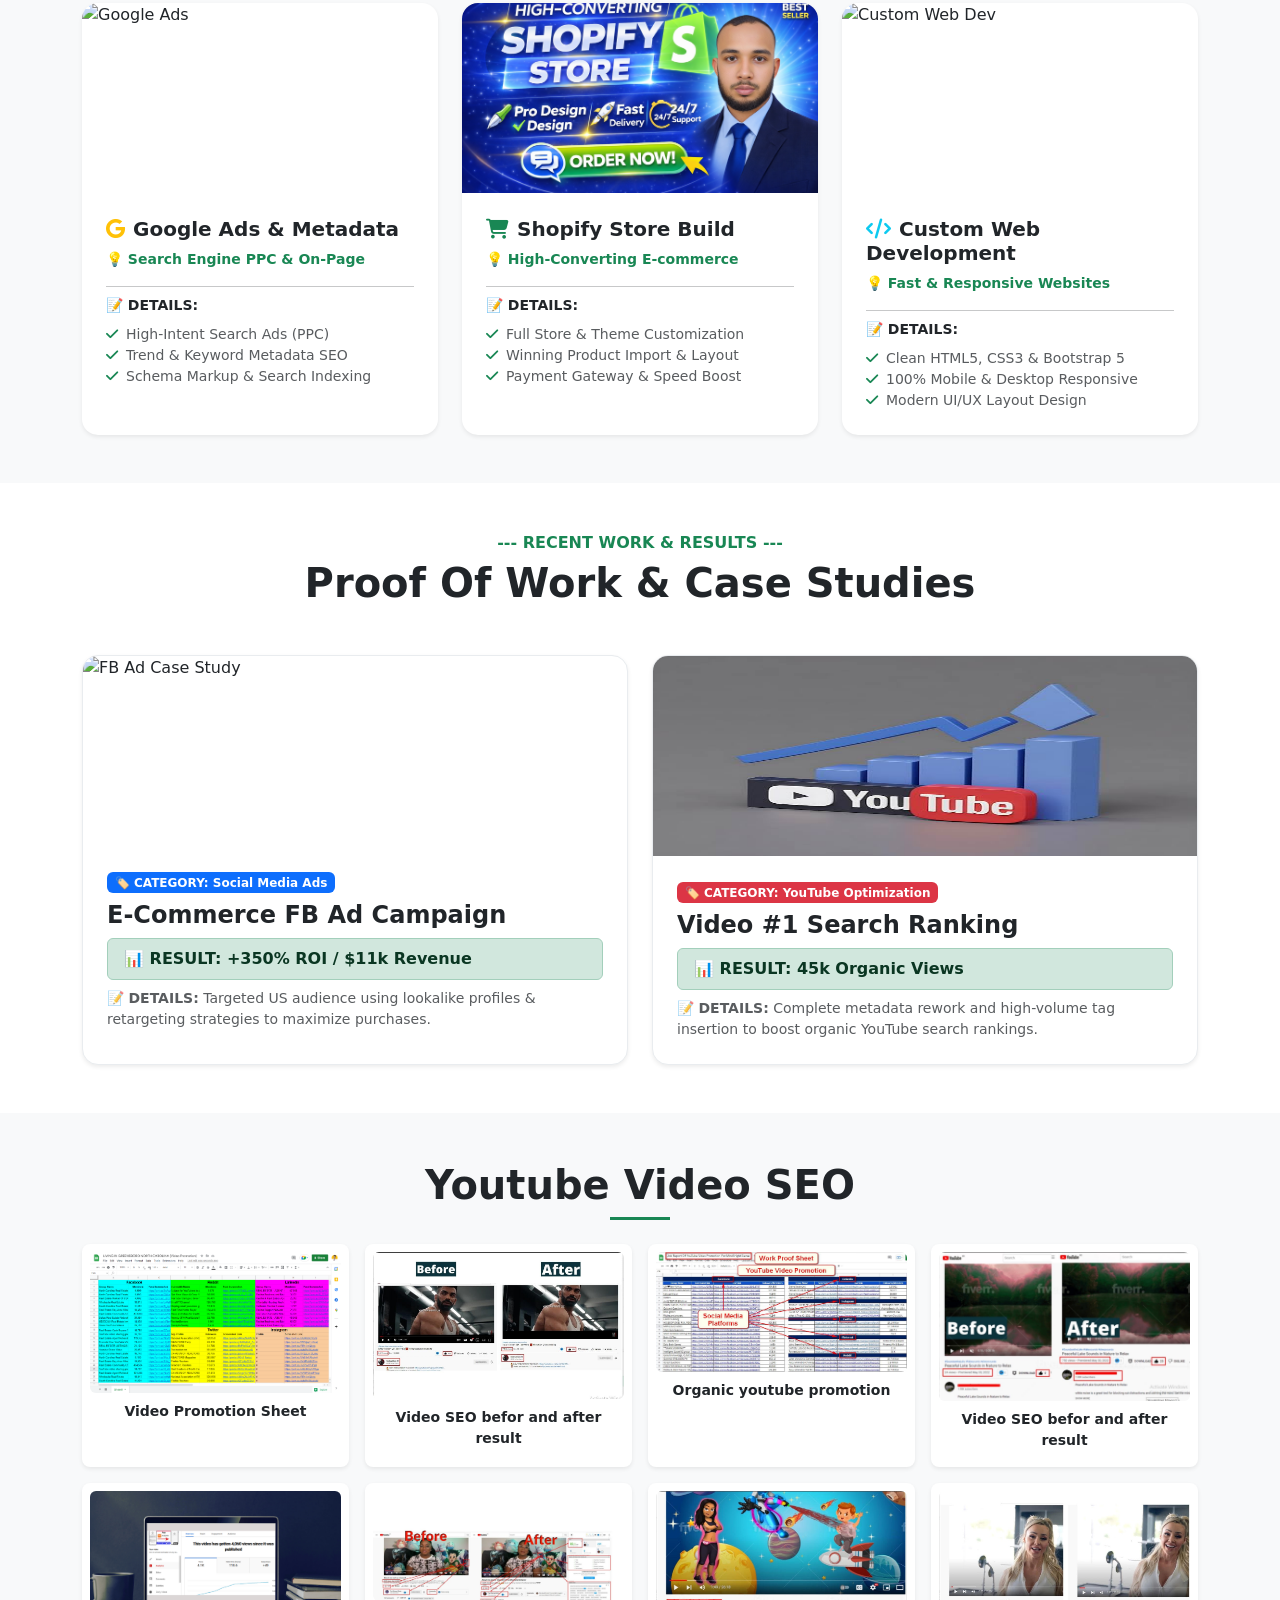
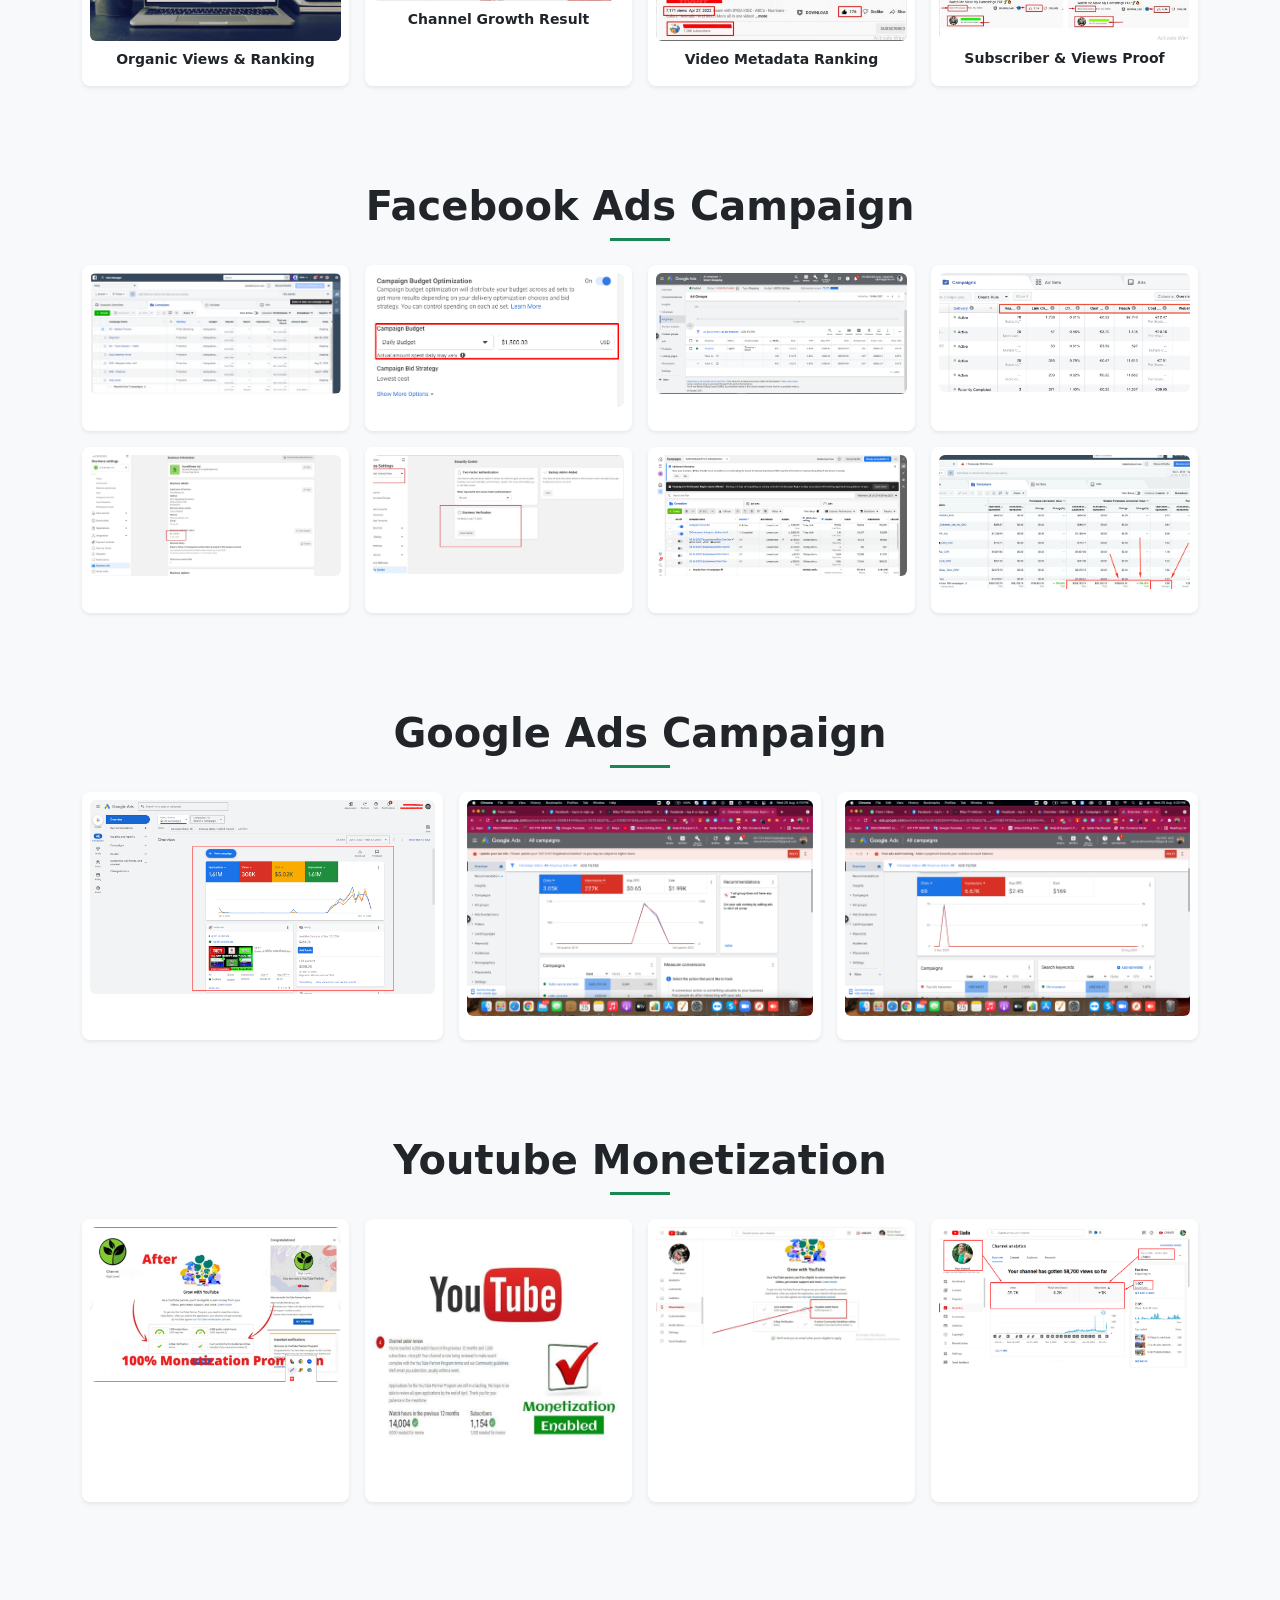
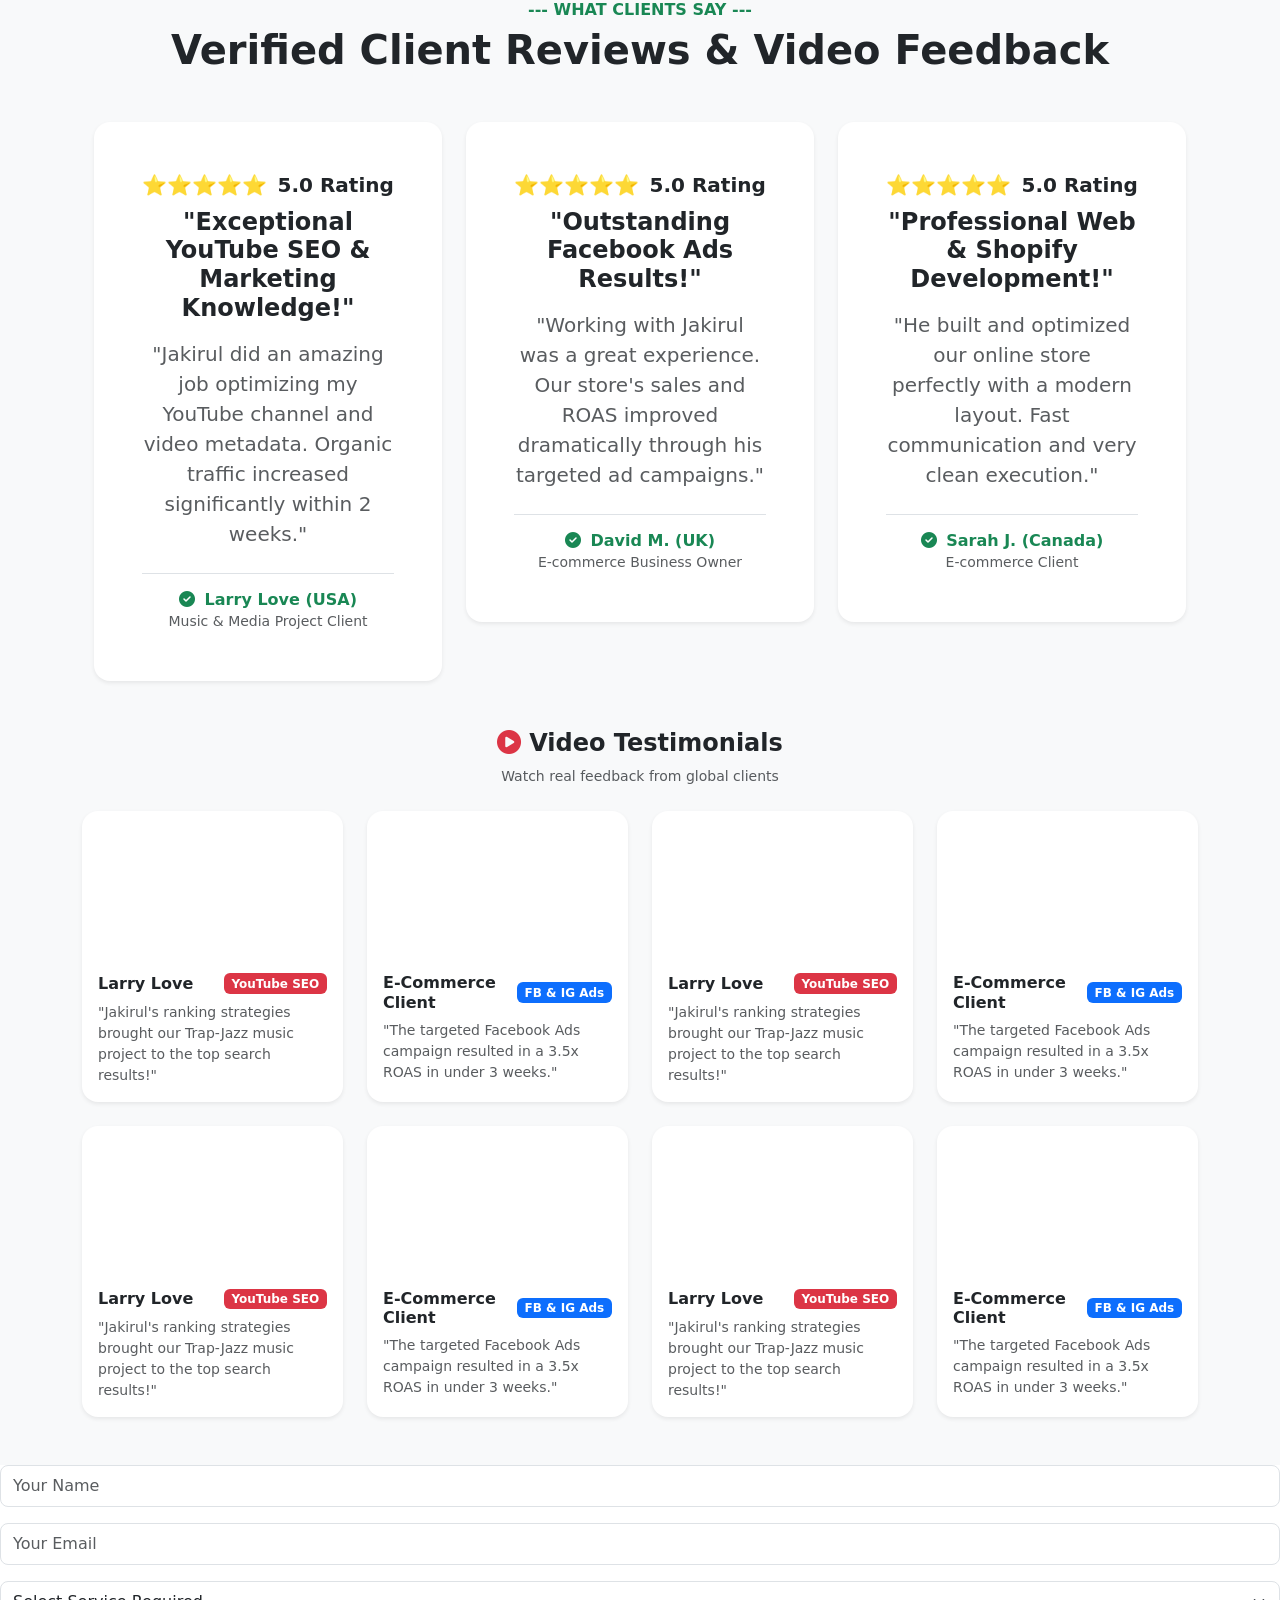
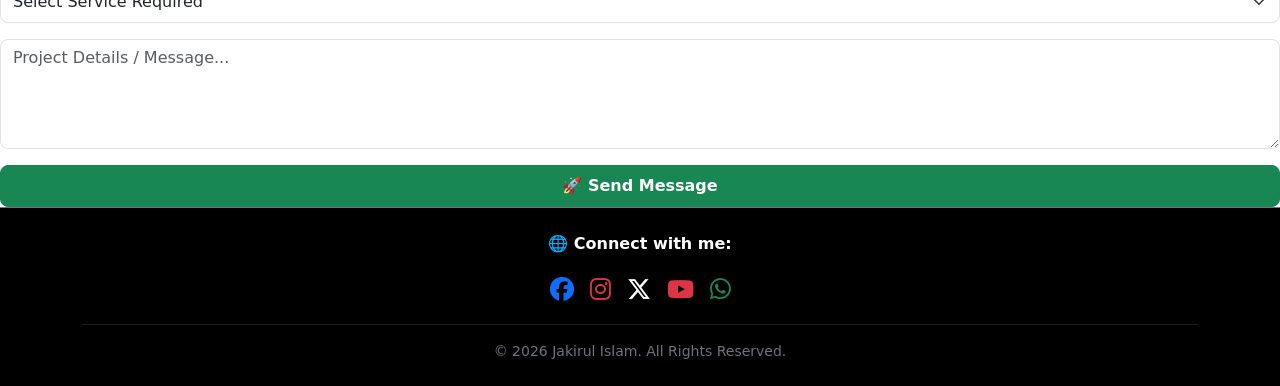
==== commit 9cfe38e4: "Update index.html" ====
--- a/index.html
+++ b/index.html
@@ -692,8 +692,7 @@
                             </div>
                             <h4 class="fw-bold text-dark mb-3">"Exceptional YouTube SEO & Marketing Knowledge!"</h4>
                             <p class="lead text-muted italic mb-4">
-                                "Jakirul did an amazing job optimizing my YouTube channel and video metadata. Organic
-                                traffic increased significantly within 2 weeks."
+                                "Jakirul did an amazing job optimizing my YouTube channel and video metadata. Organic traffic increased significantly within 2 weeks."
                             </p>
                             <div class="border-top pt-3">
                                 <h6 class="fw-bold mb-0 text-success"><i class="fa-solid fa-circle-check me-1"></i>
@@ -708,16 +707,14 @@
                             <div class="text-warning fs-5 mb-2">
                                 ⭐⭐⭐⭐⭐ <span class="text-dark fw-bold ms-1">5.0 Rating</span>
                             </div>
-                            <h4 class="fw-bold text-dark mb-3">"Exceptional YouTube SEO & Marketing Knowledge!"</h4>
+                            <h4 class="fw-bold text-dark mb-3">"Outstanding Facebook Ads Results!"</h4>
                             <p class="lead text-muted italic mb-4">
-                                "Jakirul did an amazing job optimizing my YouTube channel and video metadata. Organic
-                                traffic increased significantly within 2 weeks."
+                                "Working with Jakirul was a great experience. Our store's sales and ROAS improved dramatically through his targeted ad campaigns."
                             </p>
                             <div class="border-top pt-3">
                                 <h6 class="fw-bold mb-0 text-success"><i class="fa-solid fa-circle-check me-1"></i>
-                                    Larry
-                                    Love (USA)</h6>
-                                <small class="text-muted">Music & Media Project Client</small>
+                                    David M. (UK)</h6>
+                                <small class="text-muted">E-commerce Business Owner</small>
                             </div>
                         </div>
                     </div>
@@ -726,16 +723,14 @@
                             <div class="text-warning fs-5 mb-2">
                                 ⭐⭐⭐⭐⭐ <span class="text-dark fw-bold ms-1">5.0 Rating</span>
                             </div>
-                            <h4 class="fw-bold text-dark mb-3">"Exceptional YouTube SEO & Marketing Knowledge!"</h4>
+                            <h4 class="fw-bold text-dark mb-3">"Professional Web & Shopify Development!"</h4>
                             <p class="lead text-muted italic mb-4">
-                                "Jakirul did an amazing job optimizing my YouTube channel and video metadata. Organic
-                                traffic increased significantly within 2 weeks."
+                                "He built and optimized our online store perfectly with a modern layout. Fast communication and very clean execution."
                             </p>
                             <div class="border-top pt-3">
                                 <h6 class="fw-bold mb-0 text-success"><i class="fa-solid fa-circle-check me-1"></i>
-                                    Larry
-                                    Love (USA)</h6>
-                                <small class="text-muted">Music & Media Project Client</small>
+                                   Sarah J. (Canada)</h6>
+                                <small class="text-muted">E-commerce Client</small>
                             </div>
                         </div>
                     </div>
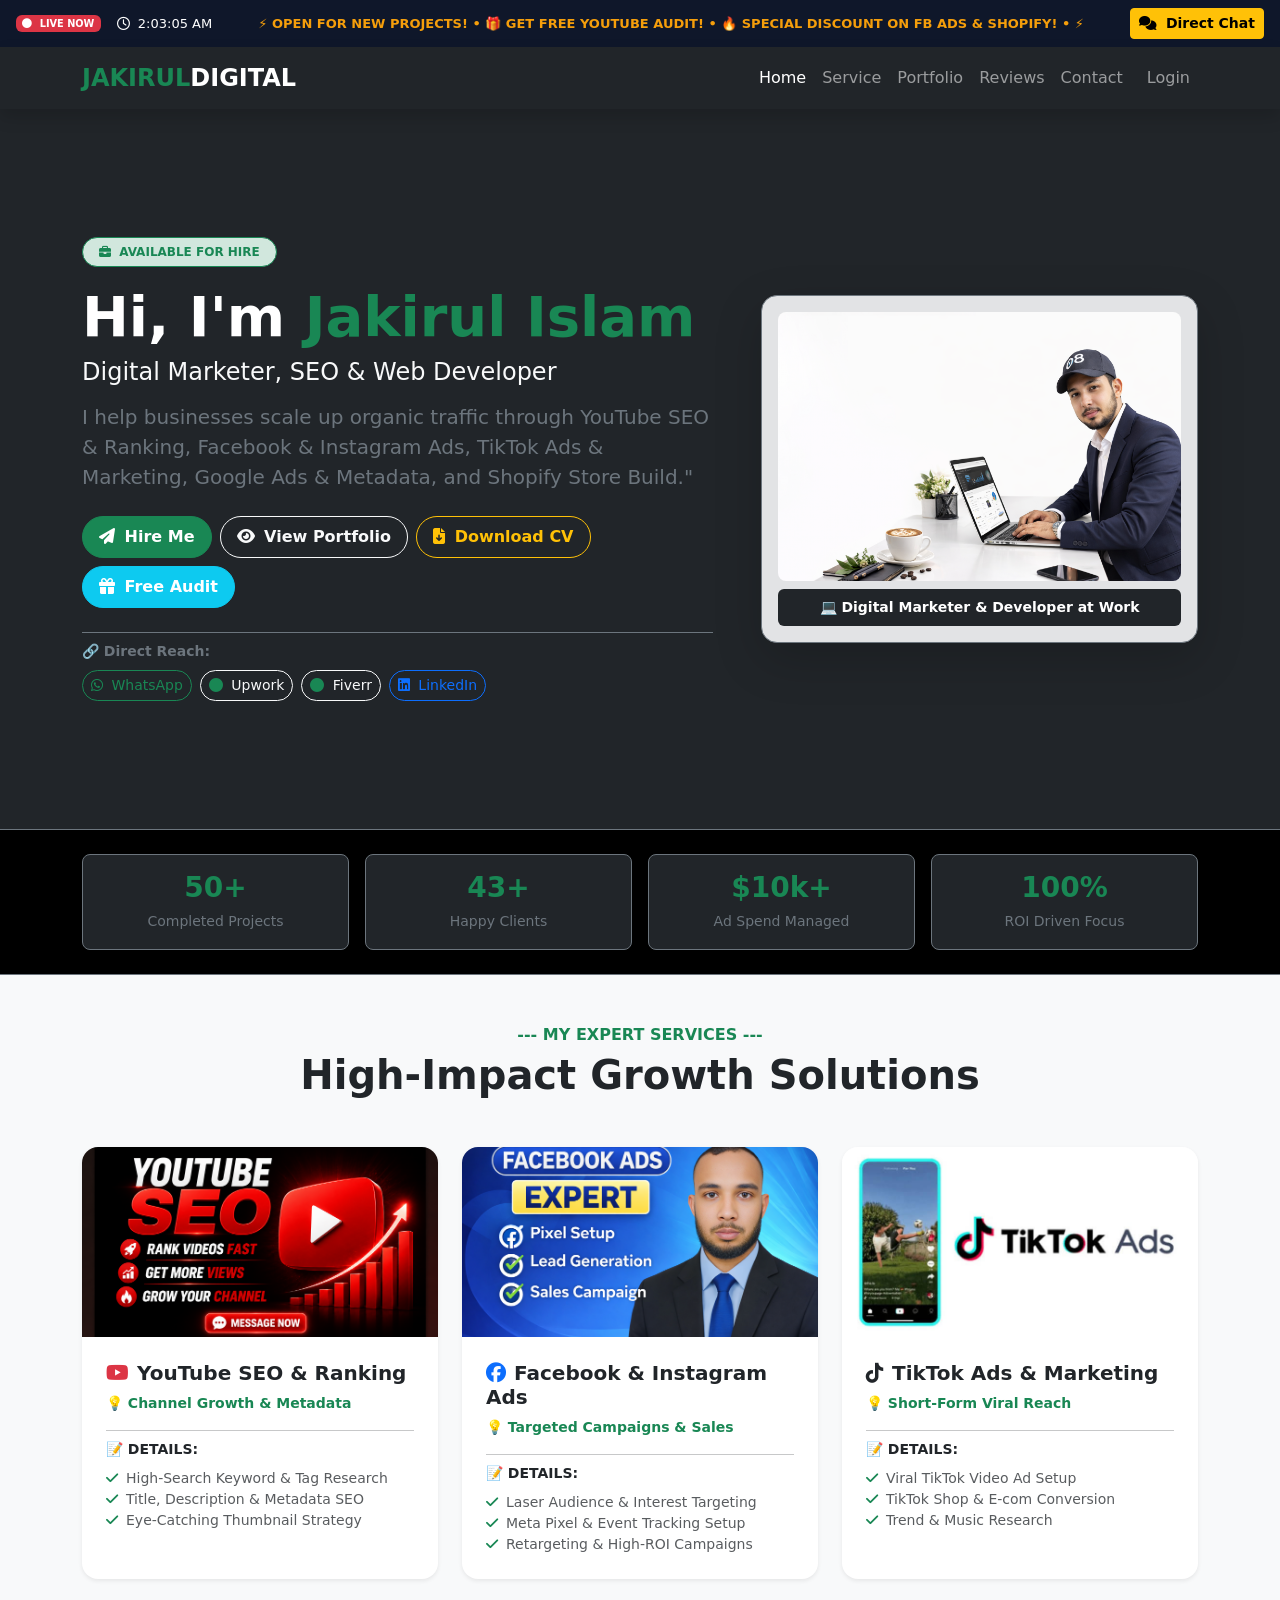
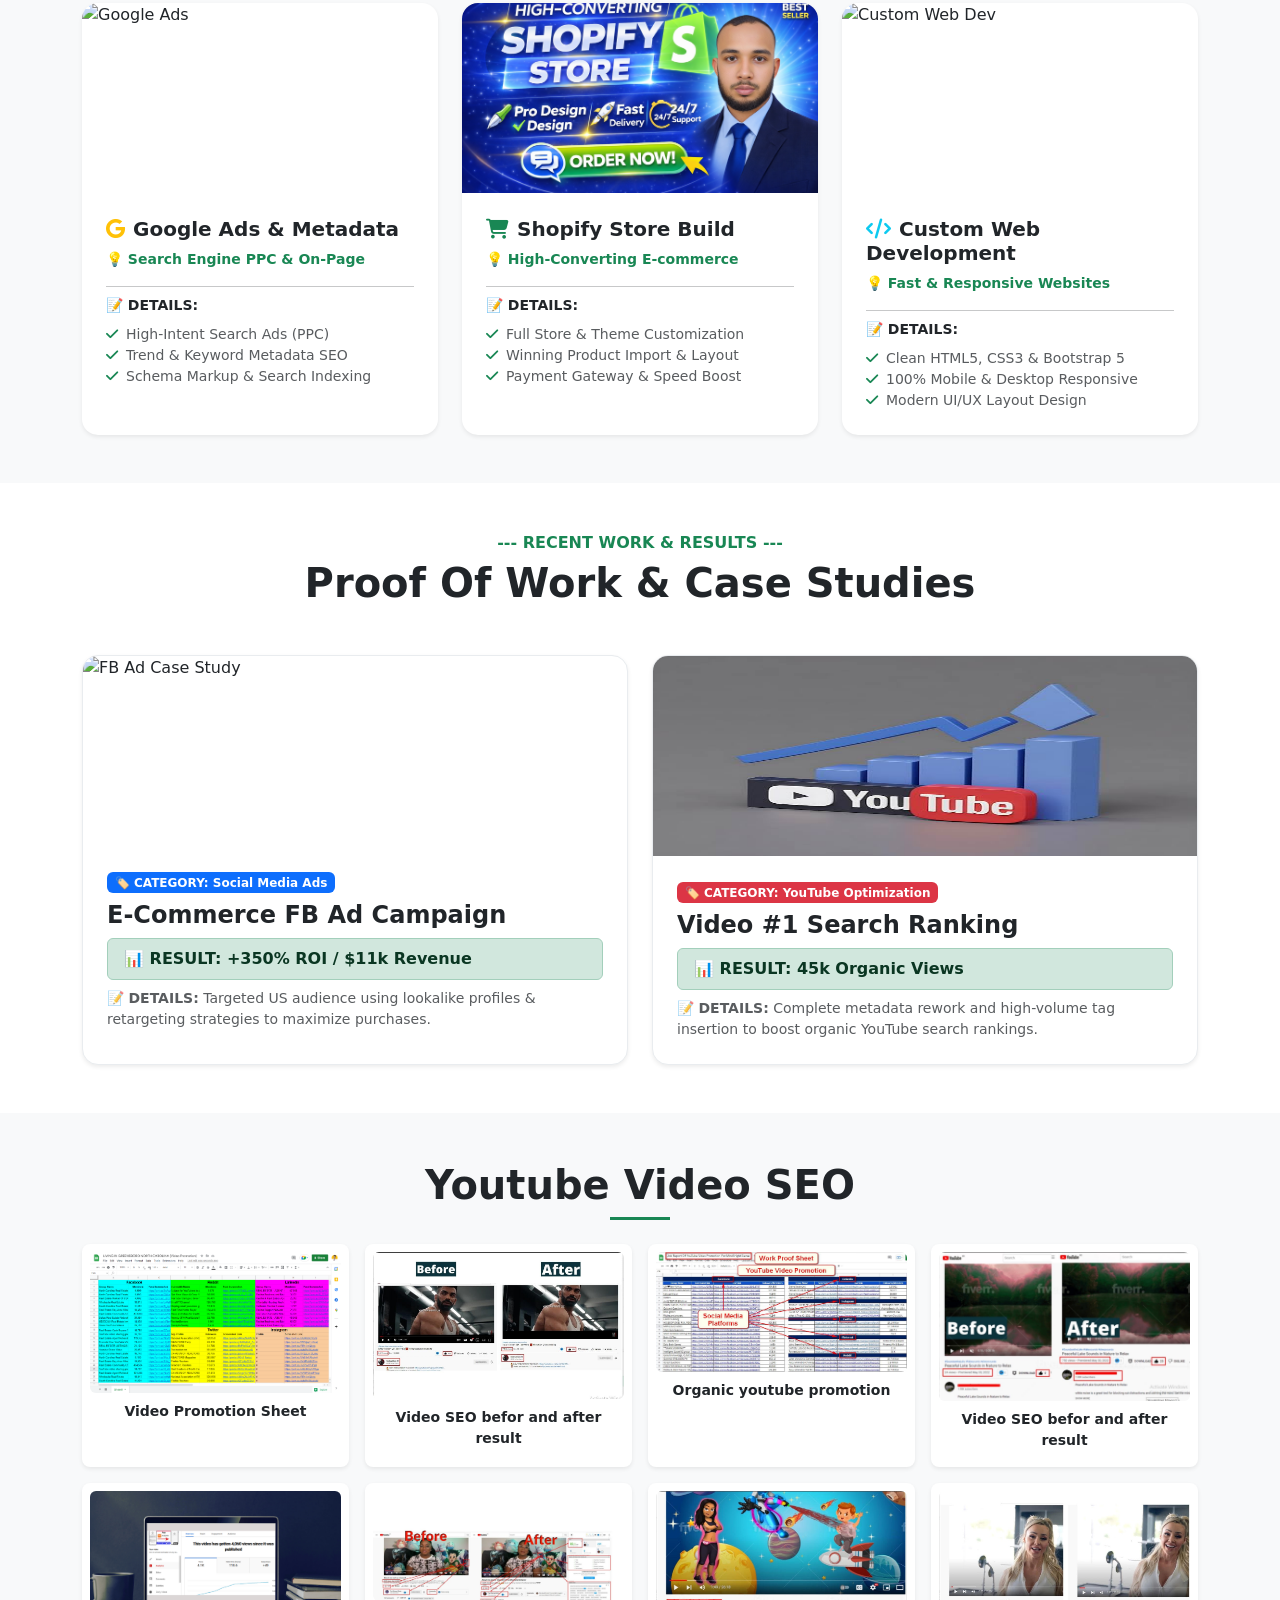
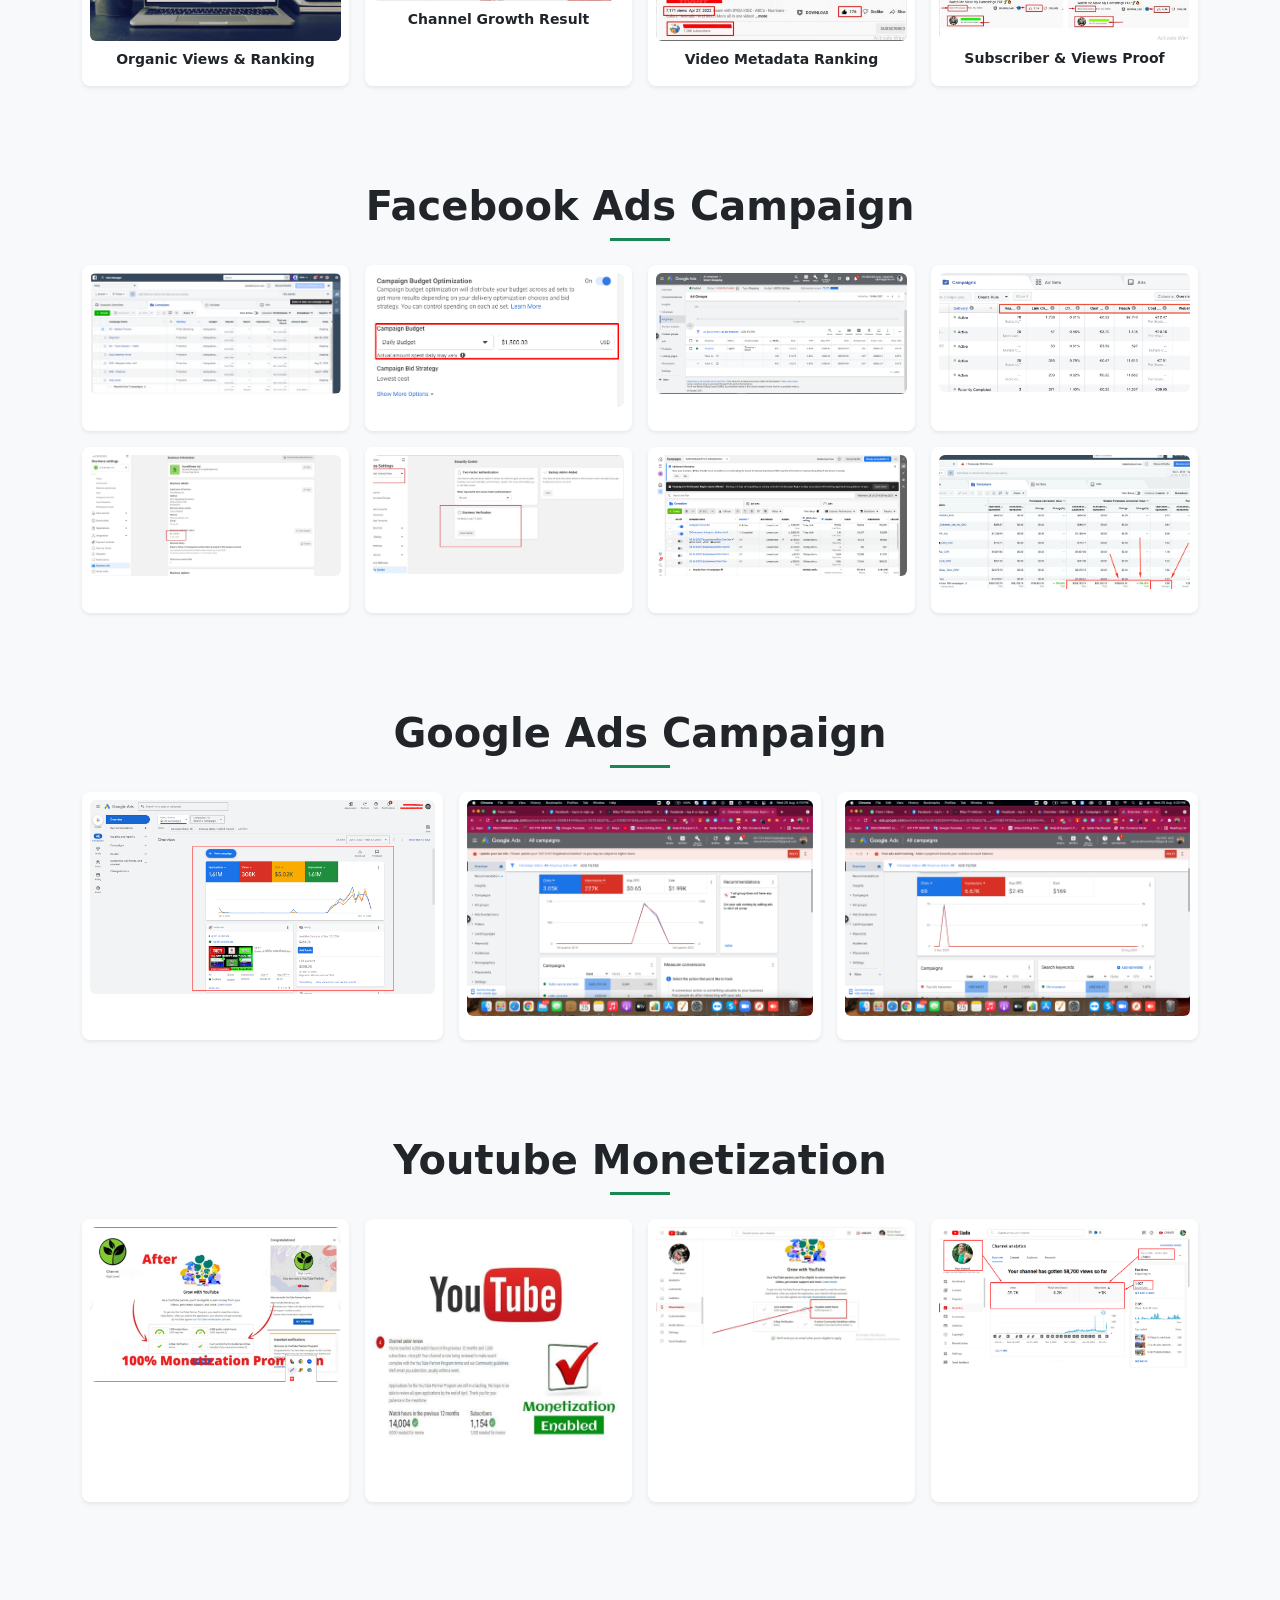
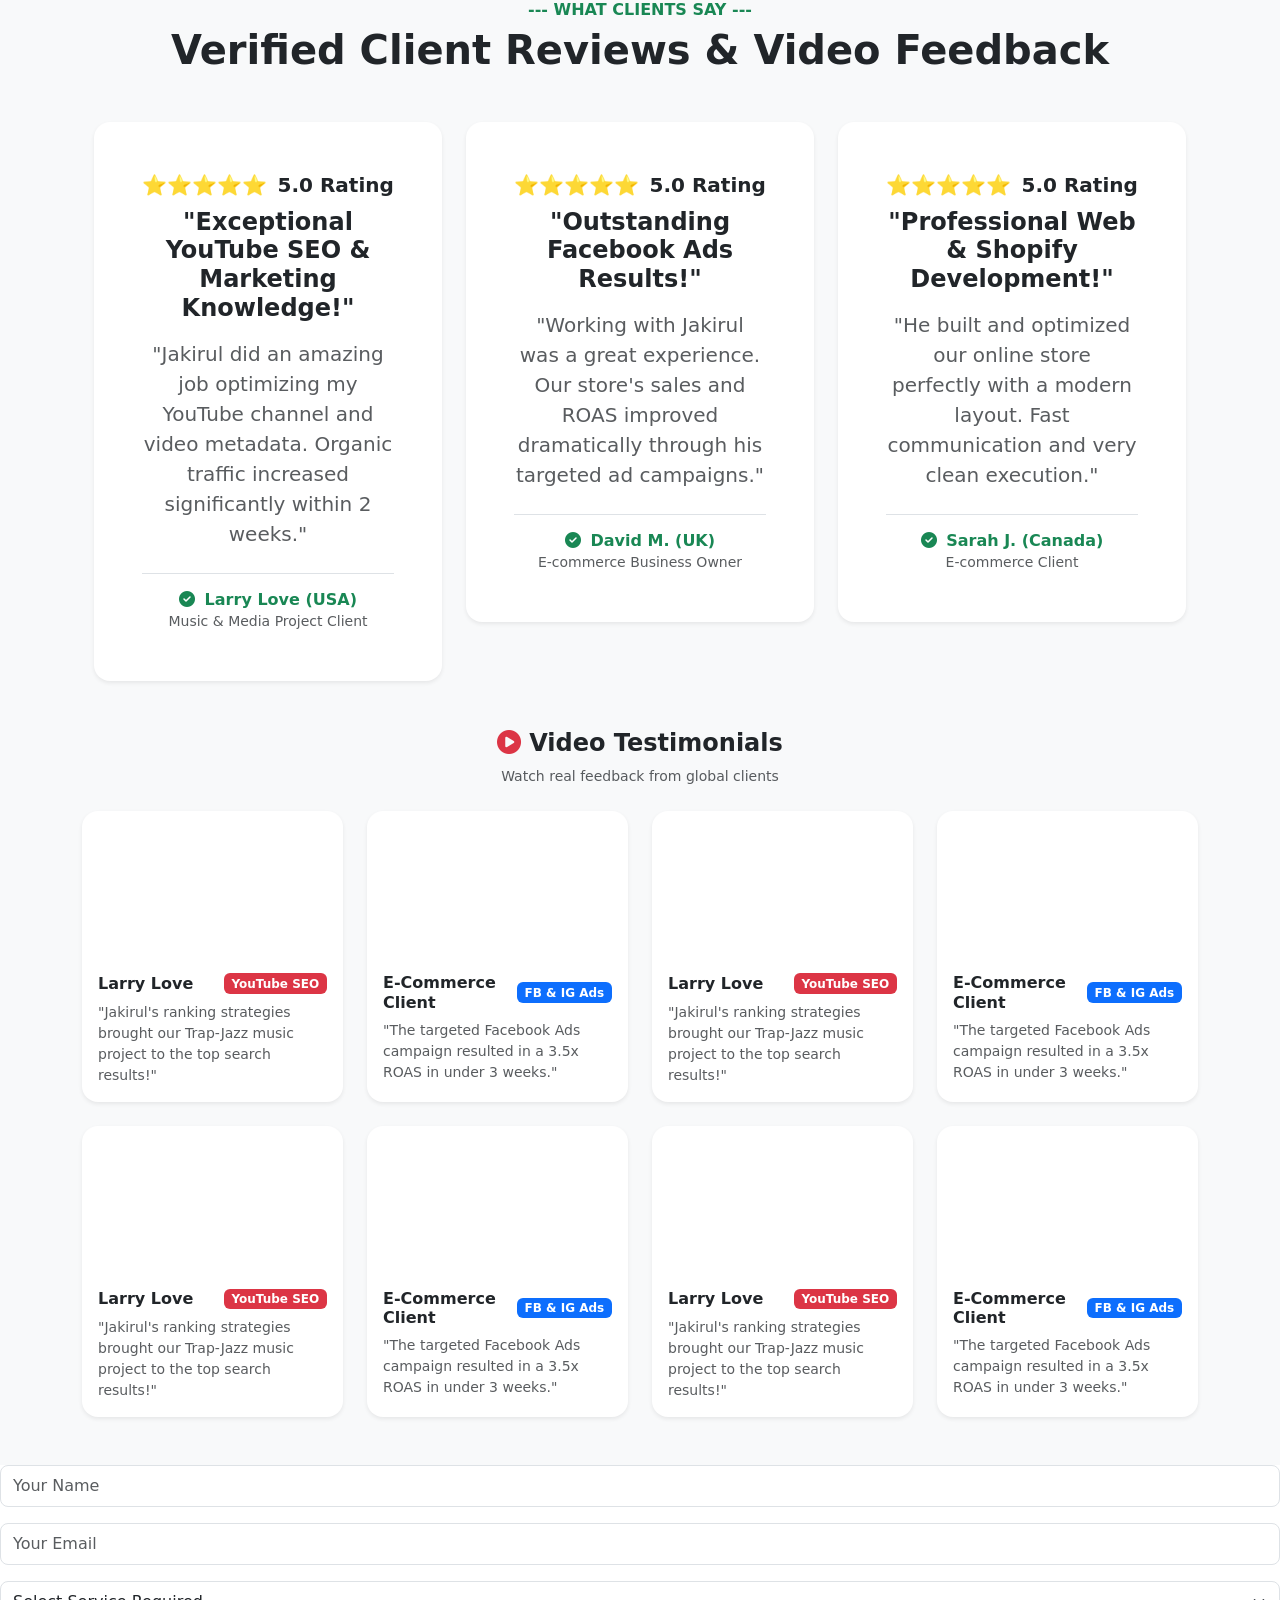
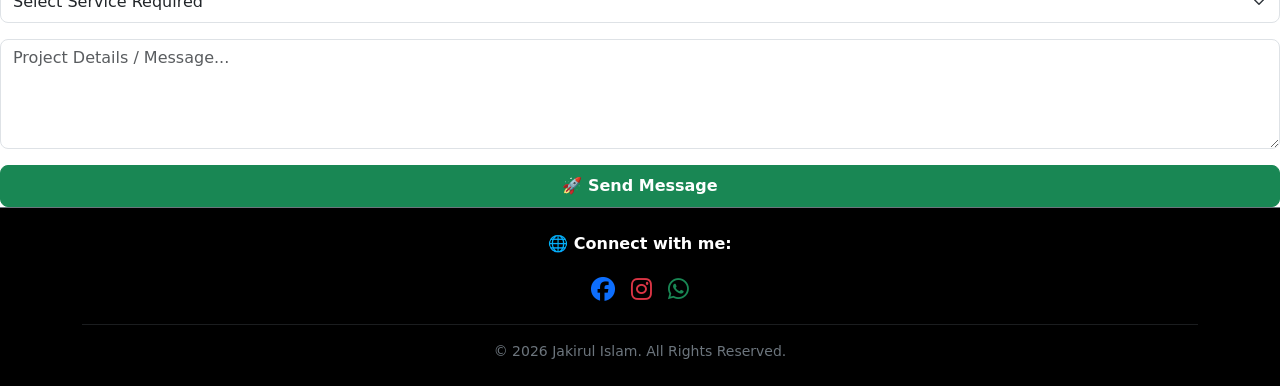
==== commit 29bbcf3f: "Update index.html" ====
--- a/index.html
+++ b/index.html
@@ -952,11 +952,11 @@
         <div class="container text-center">
             <p class="fw-bold mb-3">🌐 Connect with me:</p>
             <div class="d-flex justify-content-center gap-3 fs-4 mb-3">
-                <a href="#" class="text-primary"><i class="fa-brands fa-facebook"></i></a>
-                <a href="#" class="text-danger"><i class="fa-brands fa-instagram"></i></a>
-                <a href="#" class="text-light"><i class="fa-brands fa-x-twitter"></i></a>
-                <a href="#" class="text-danger"><i class="fa-brands fa-youtube"></i></a>
-                <a href="#" class="text-success"><i class="fa-brands fa-whatsapp"></i></a>
+                <a href="https://www.facebook.com/jakirulgrowthlab" class="text-primary"><i class="fa-brands fa-facebook"></i></a>
+                <a href="https://www.instagram.com/jakirul_5519/?hl=en" class="text-danger"><i class="fa-brands fa-instagram"></i></a>
+               
+                <!-- <a href="#" class="text-danger"><i class="fa-brands fa-youtube"></i></a> -->
+                <a href="https://wa.me/8801786824372" class="text-success"><i class="fa-brands fa-whatsapp"></i></a>
             </div>
             <hr class="border-secondary my-3">
             <p class="small text-secondary mb-0">© 2026 Jakirul Islam. All Rights Reserved.</p>
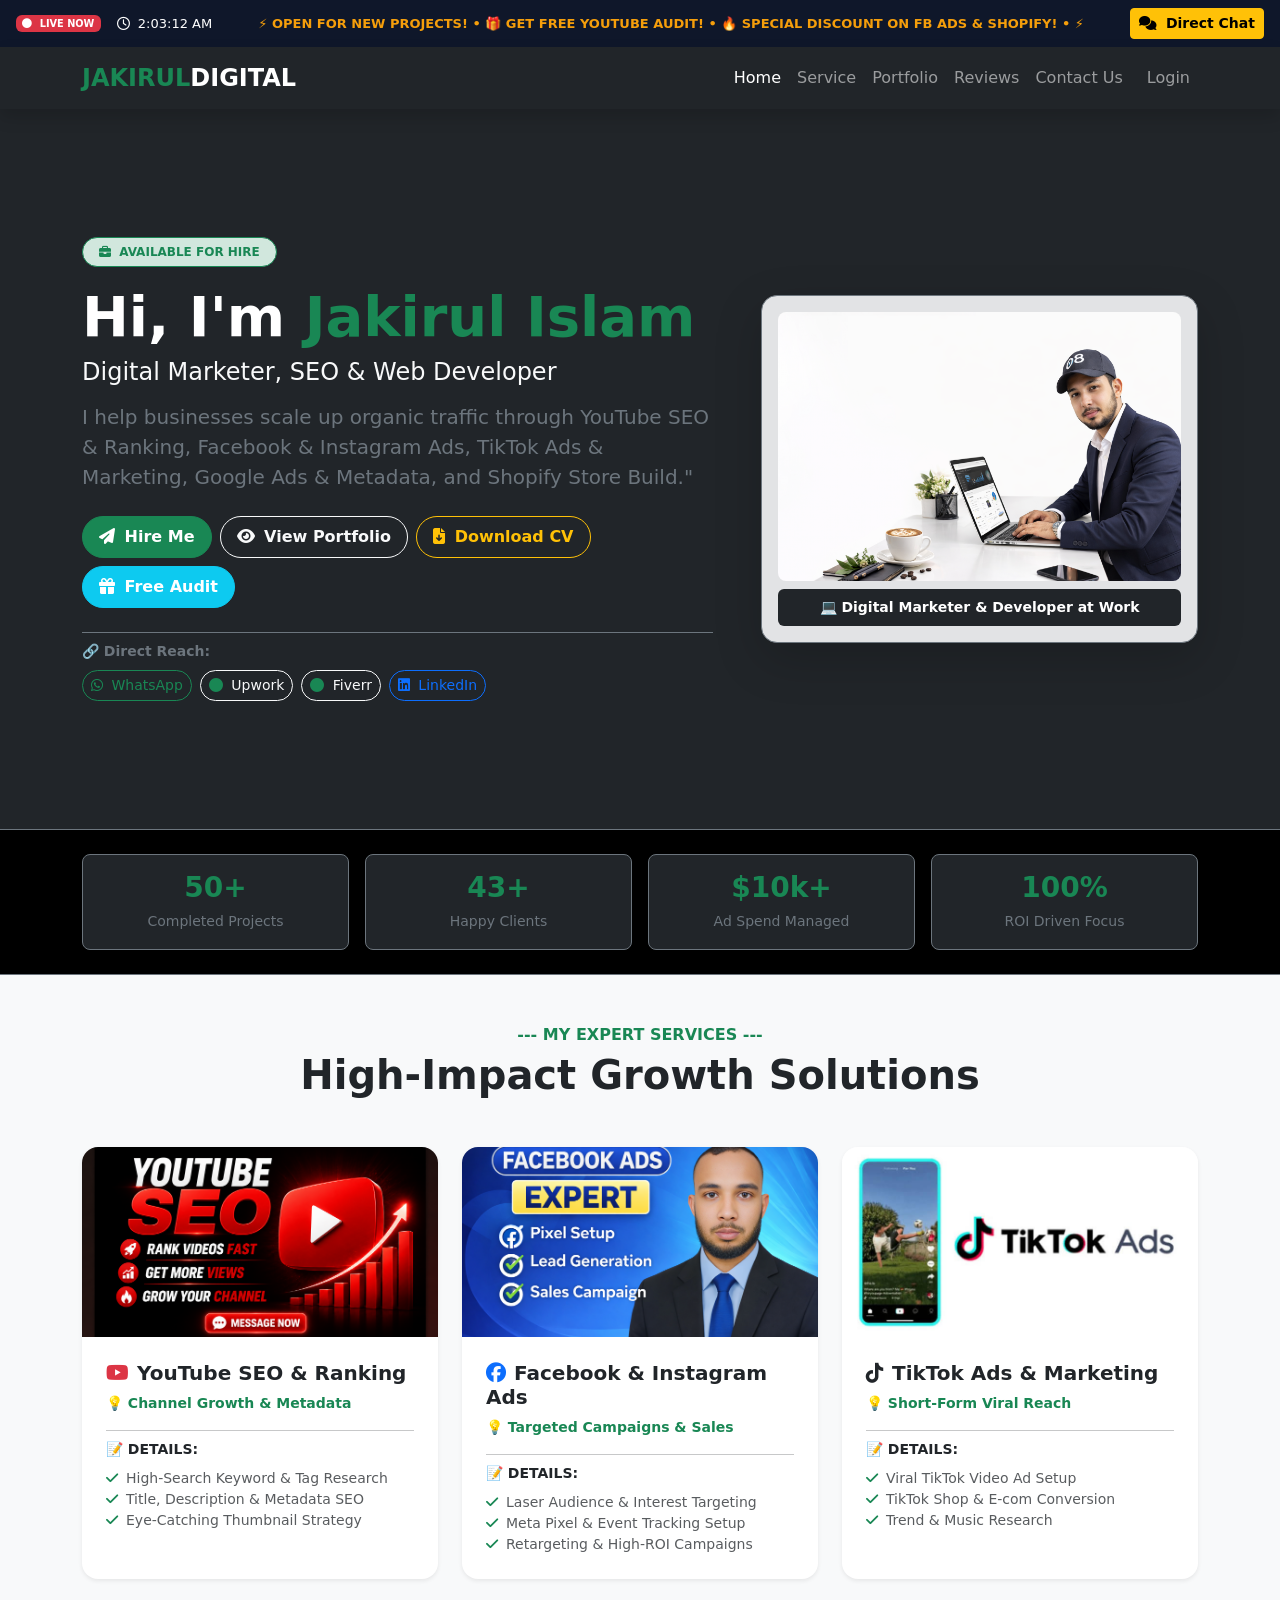
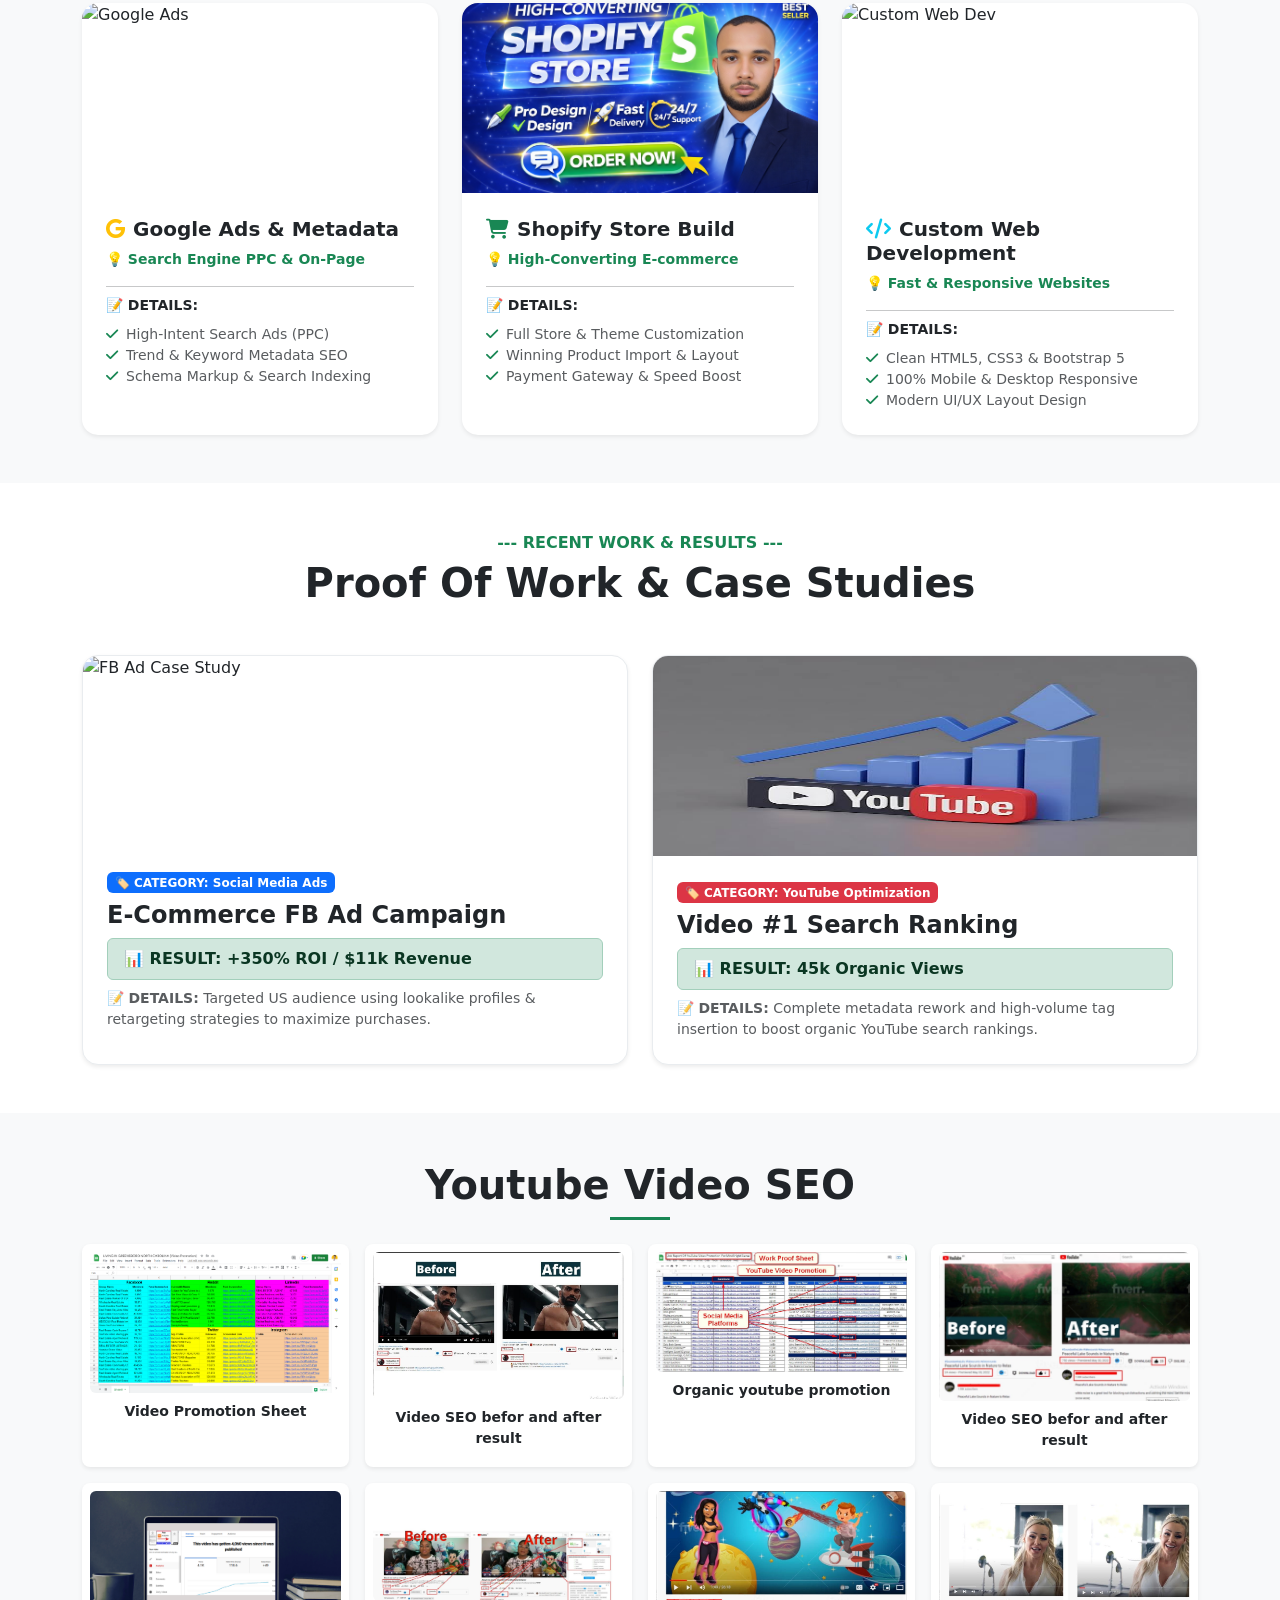
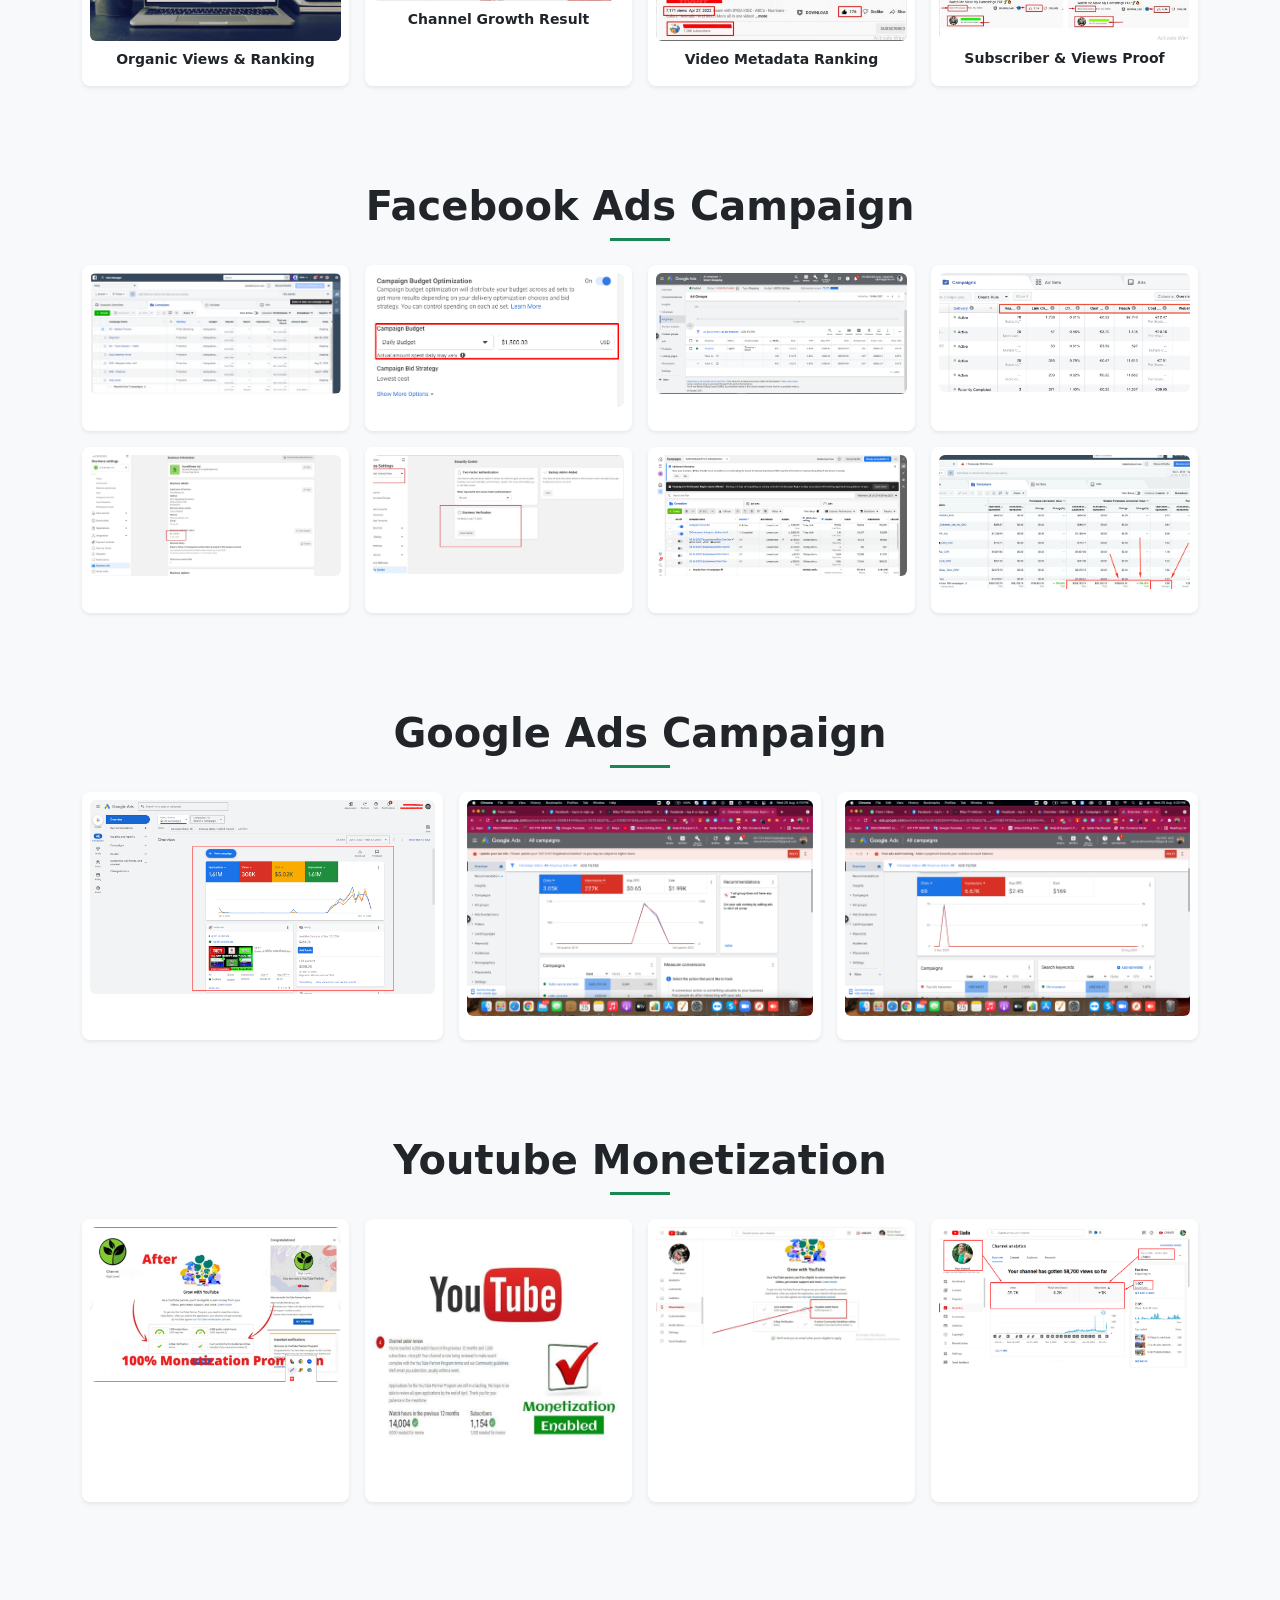
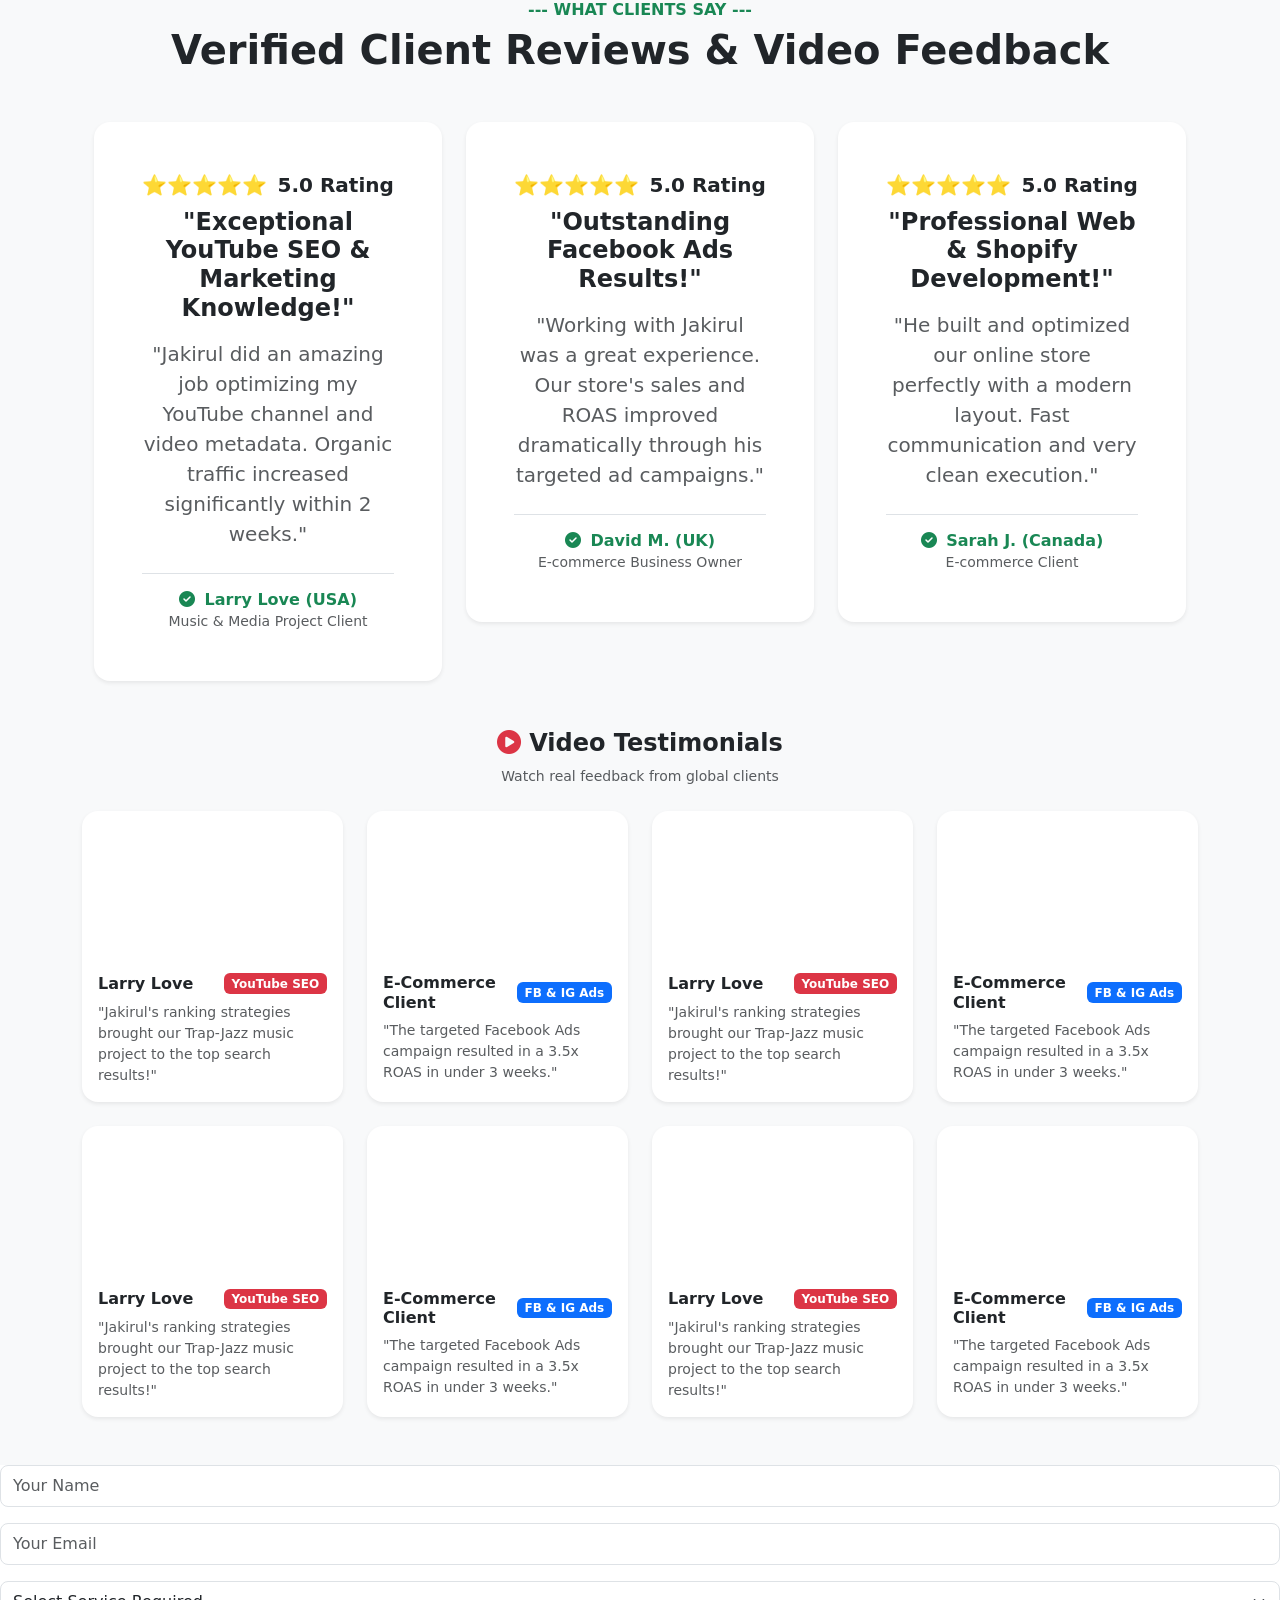
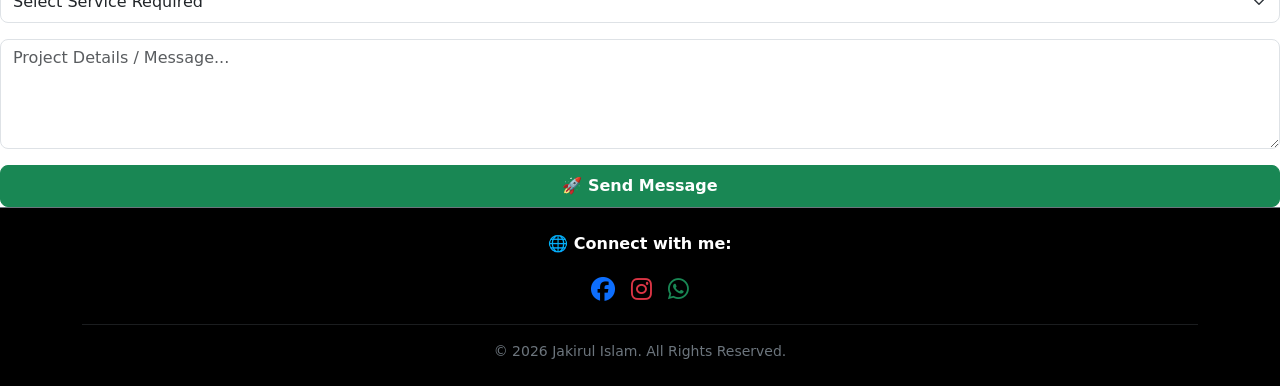
==== commit 9647a800: "Update index.html" ====
--- a/index.html
+++ b/index.html
@@ -66,7 +66,7 @@
                         <a class="nav-link" href="#reviews">Reviews</a>
                     </li>
                     <li class="nav-item">
-                        <a class="nav-link" href="#contact">Contact</a>
+                        <a class="nav-link" href="#contact">Contact Us</a>
                     </li>
                     <li class="nav-item ms-lg-2">
                         <a class="nav-link login-link" href="login.html">Login</a>
@@ -916,7 +916,7 @@
     </section>
 
     <!-- ================= 7. CONTACT & HIRE ME SECTION ================= -->
-    <section id="contact">
+    <section id="contact" class="py-5>
         <form id="contactForm">
             <div class="mb-3">
                 <input type="text" id="userName" name="Name" class="form-control rounded-3 py-2" placeholder="Your Name"
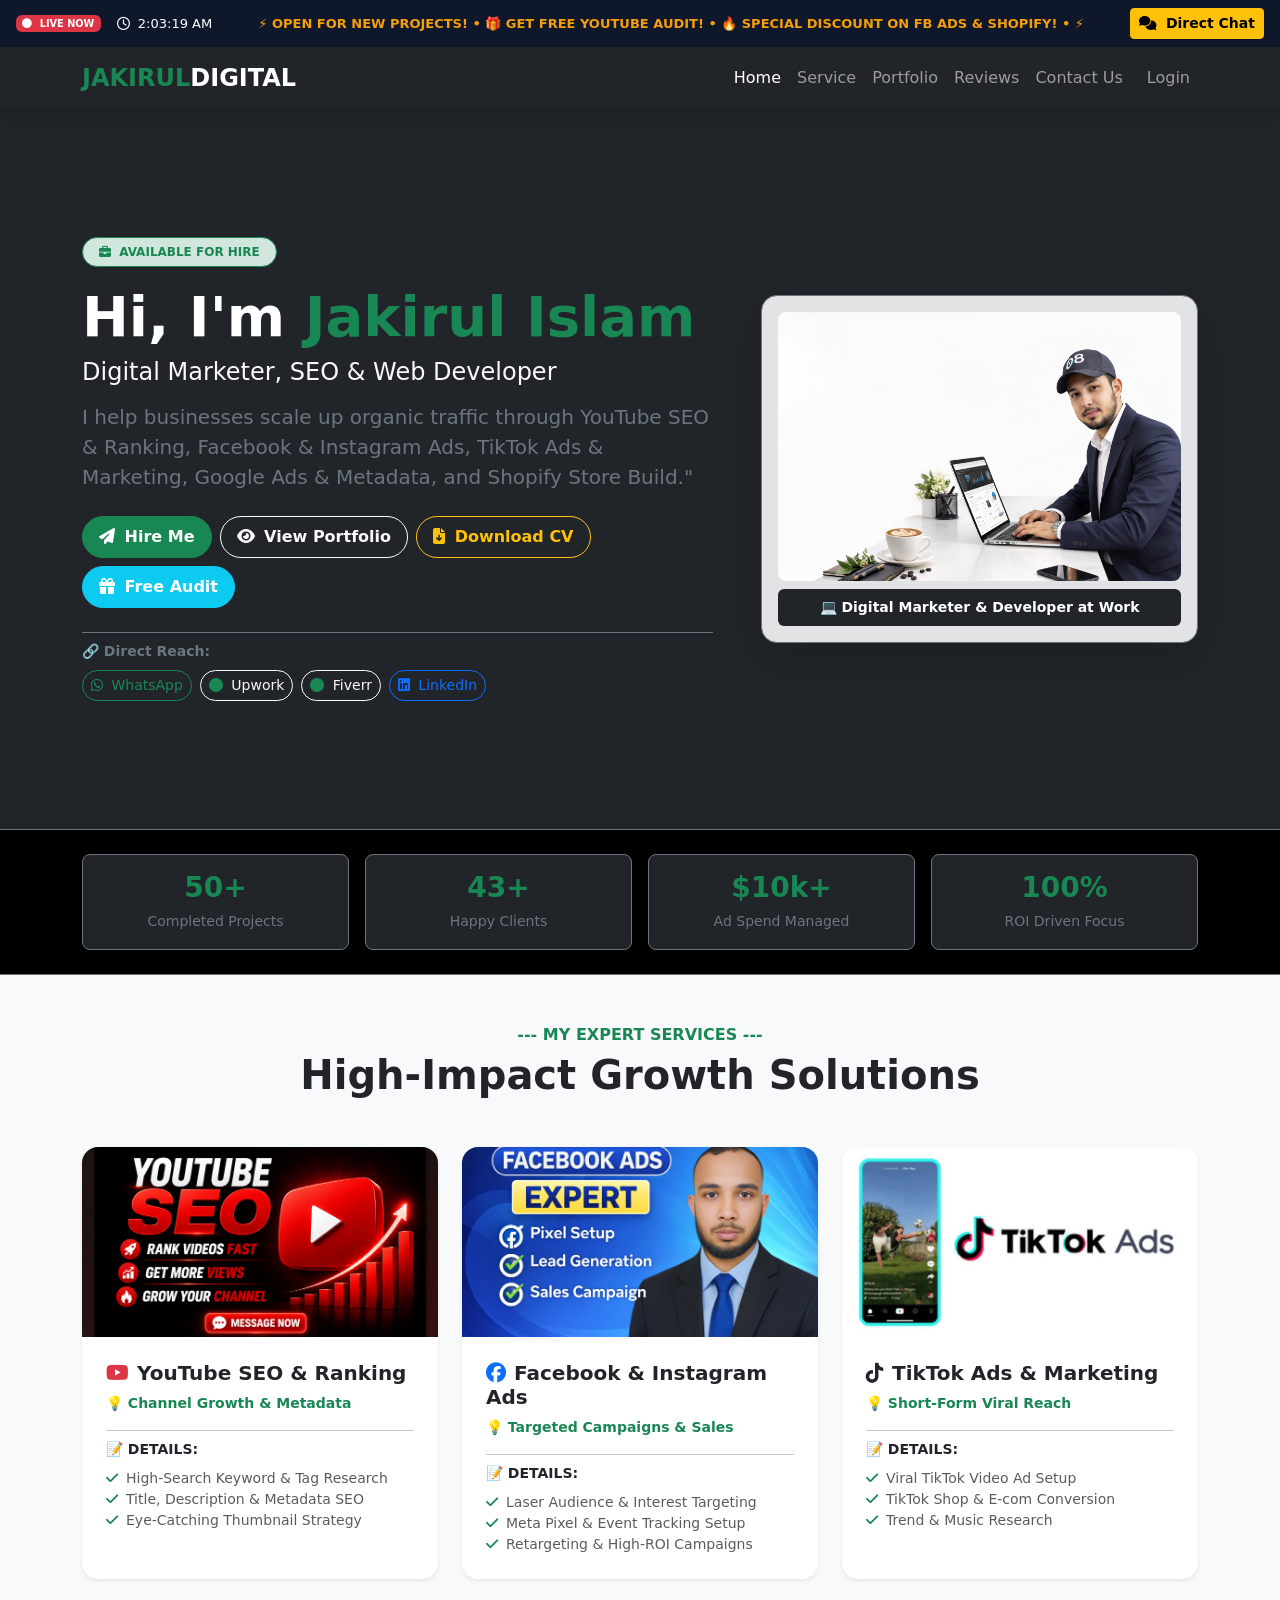
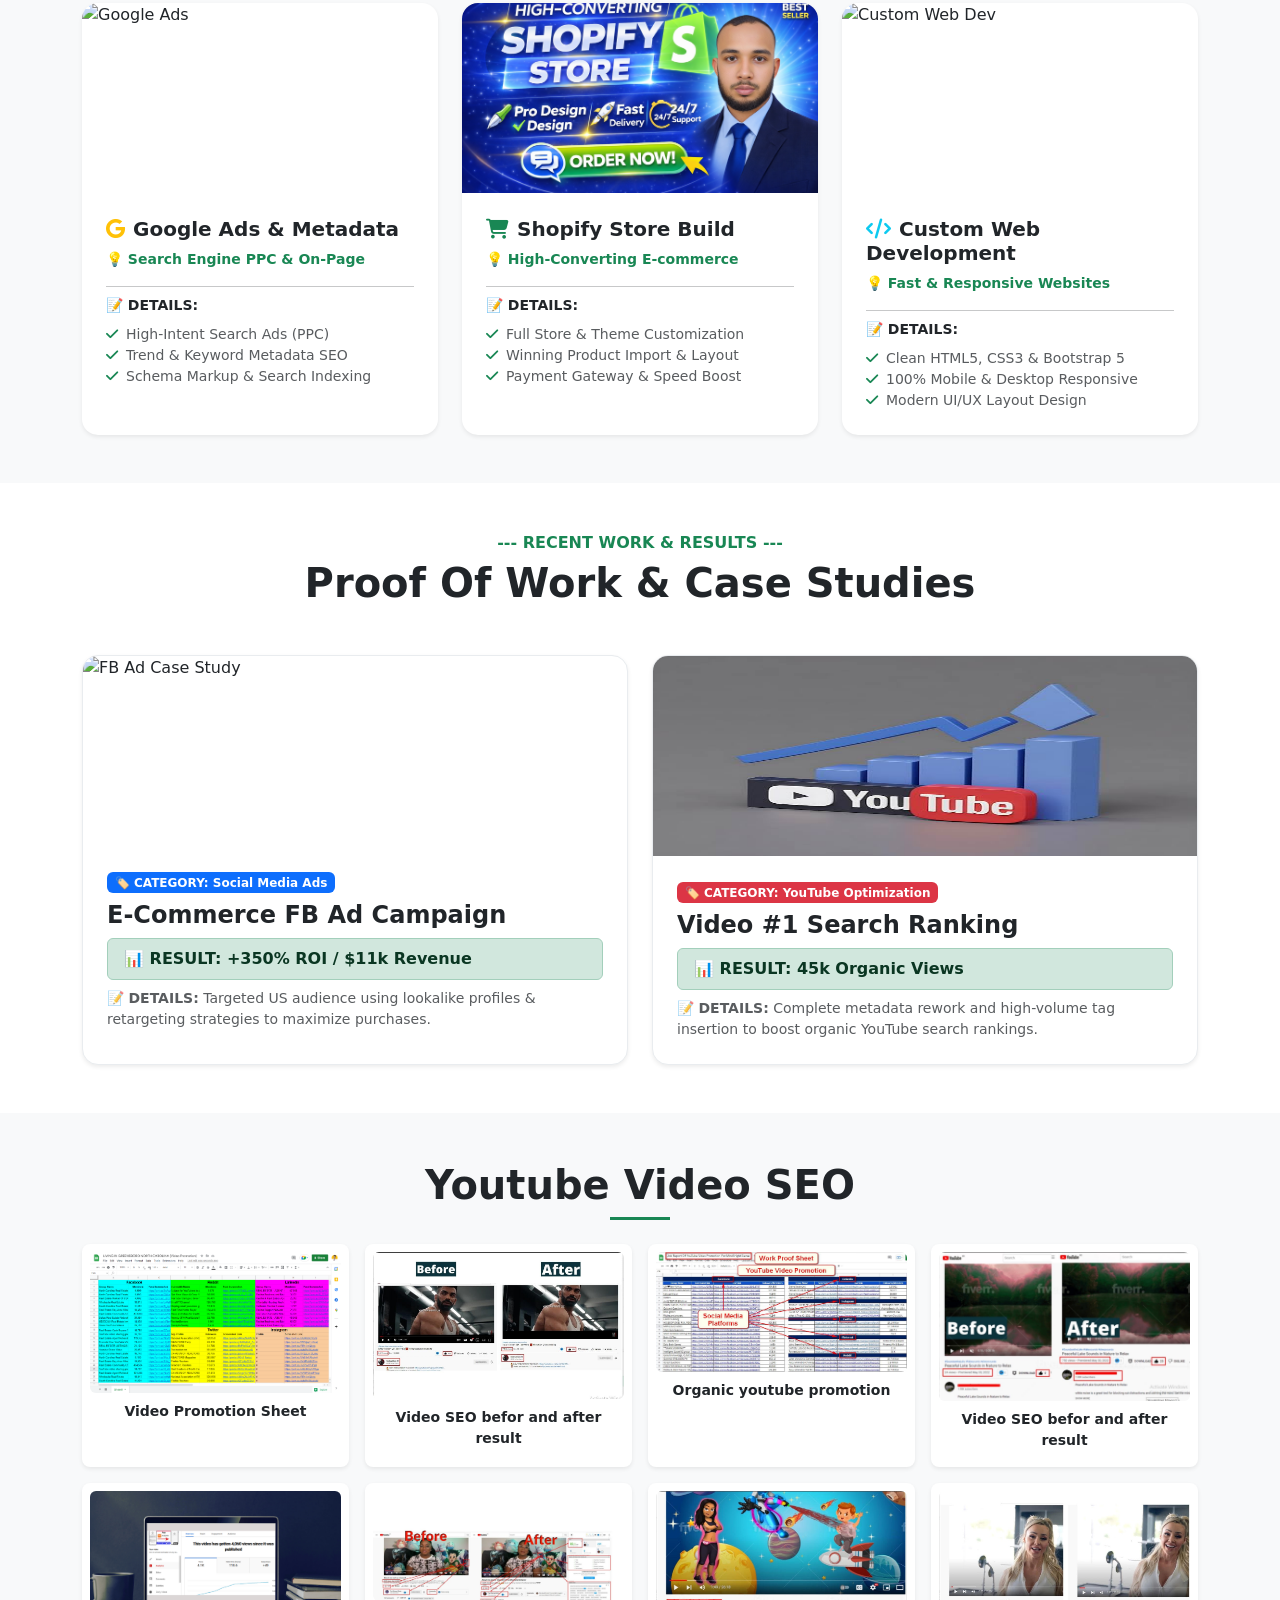
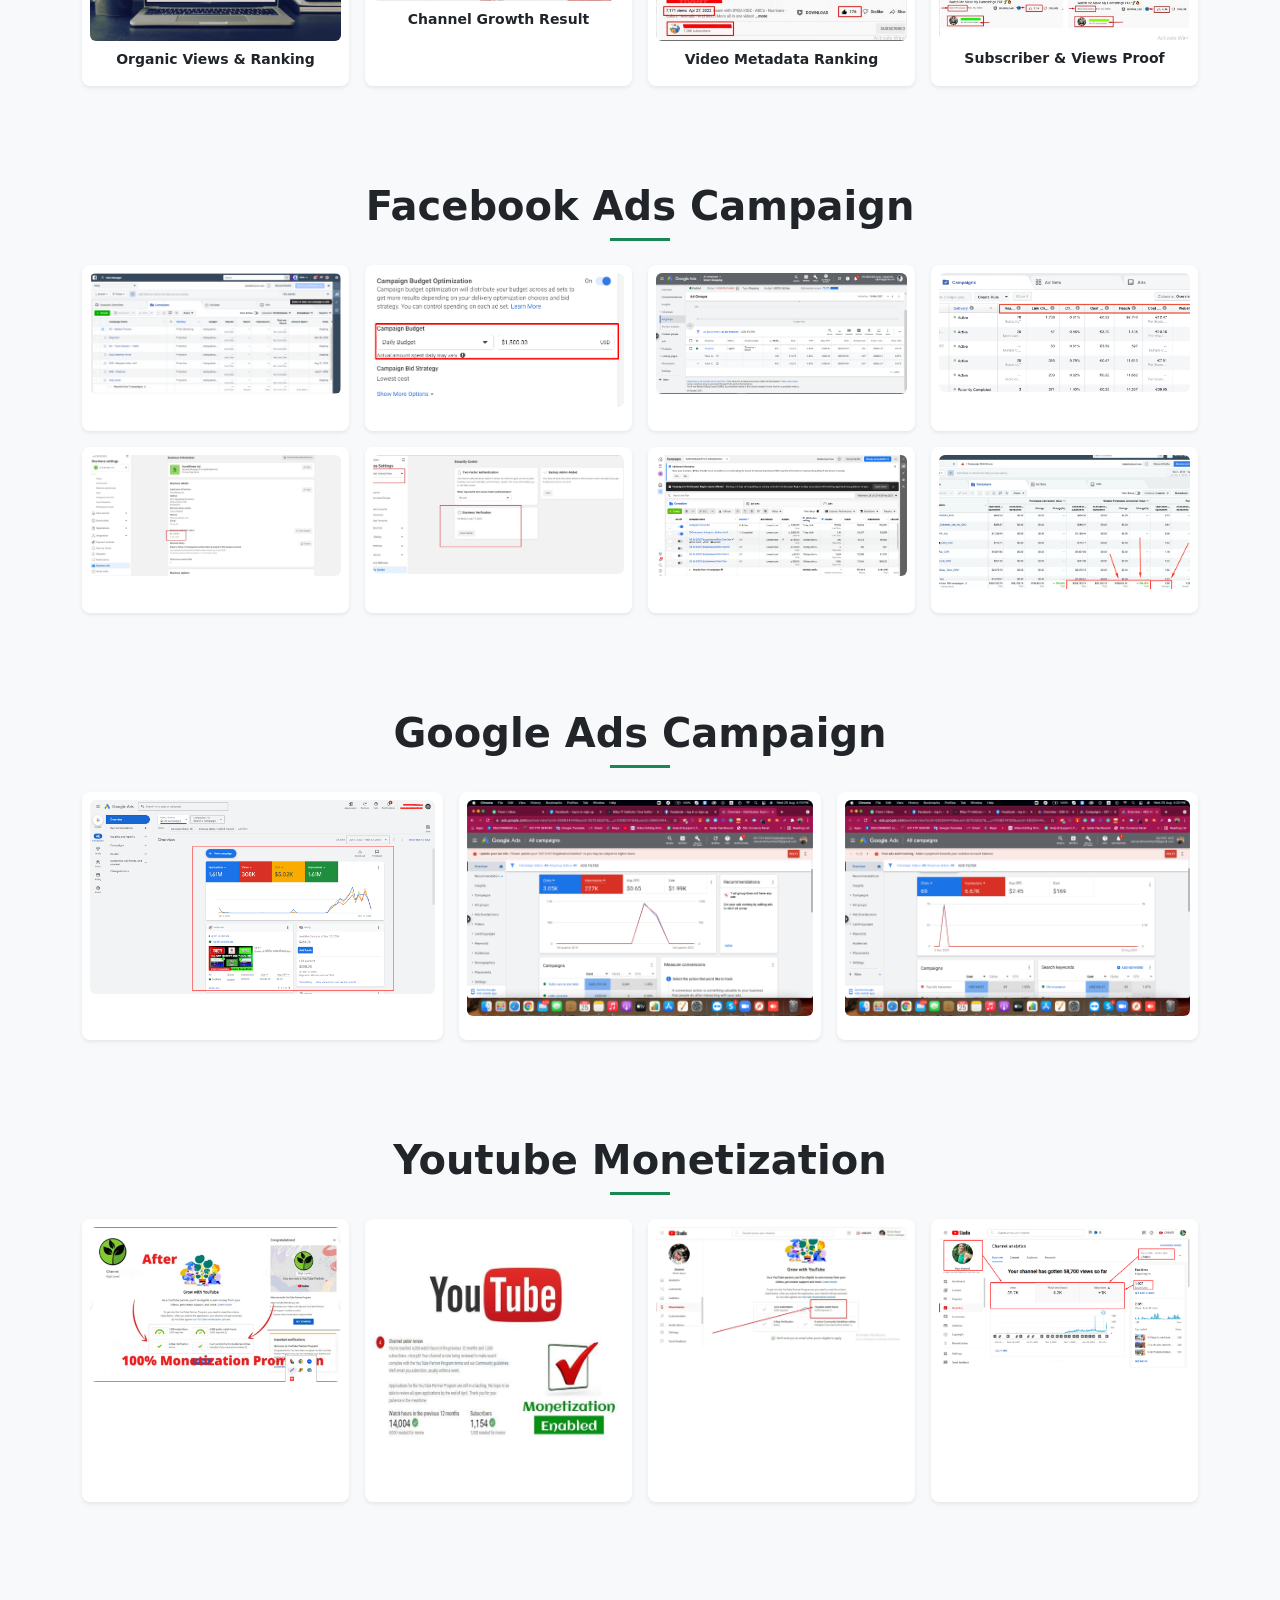
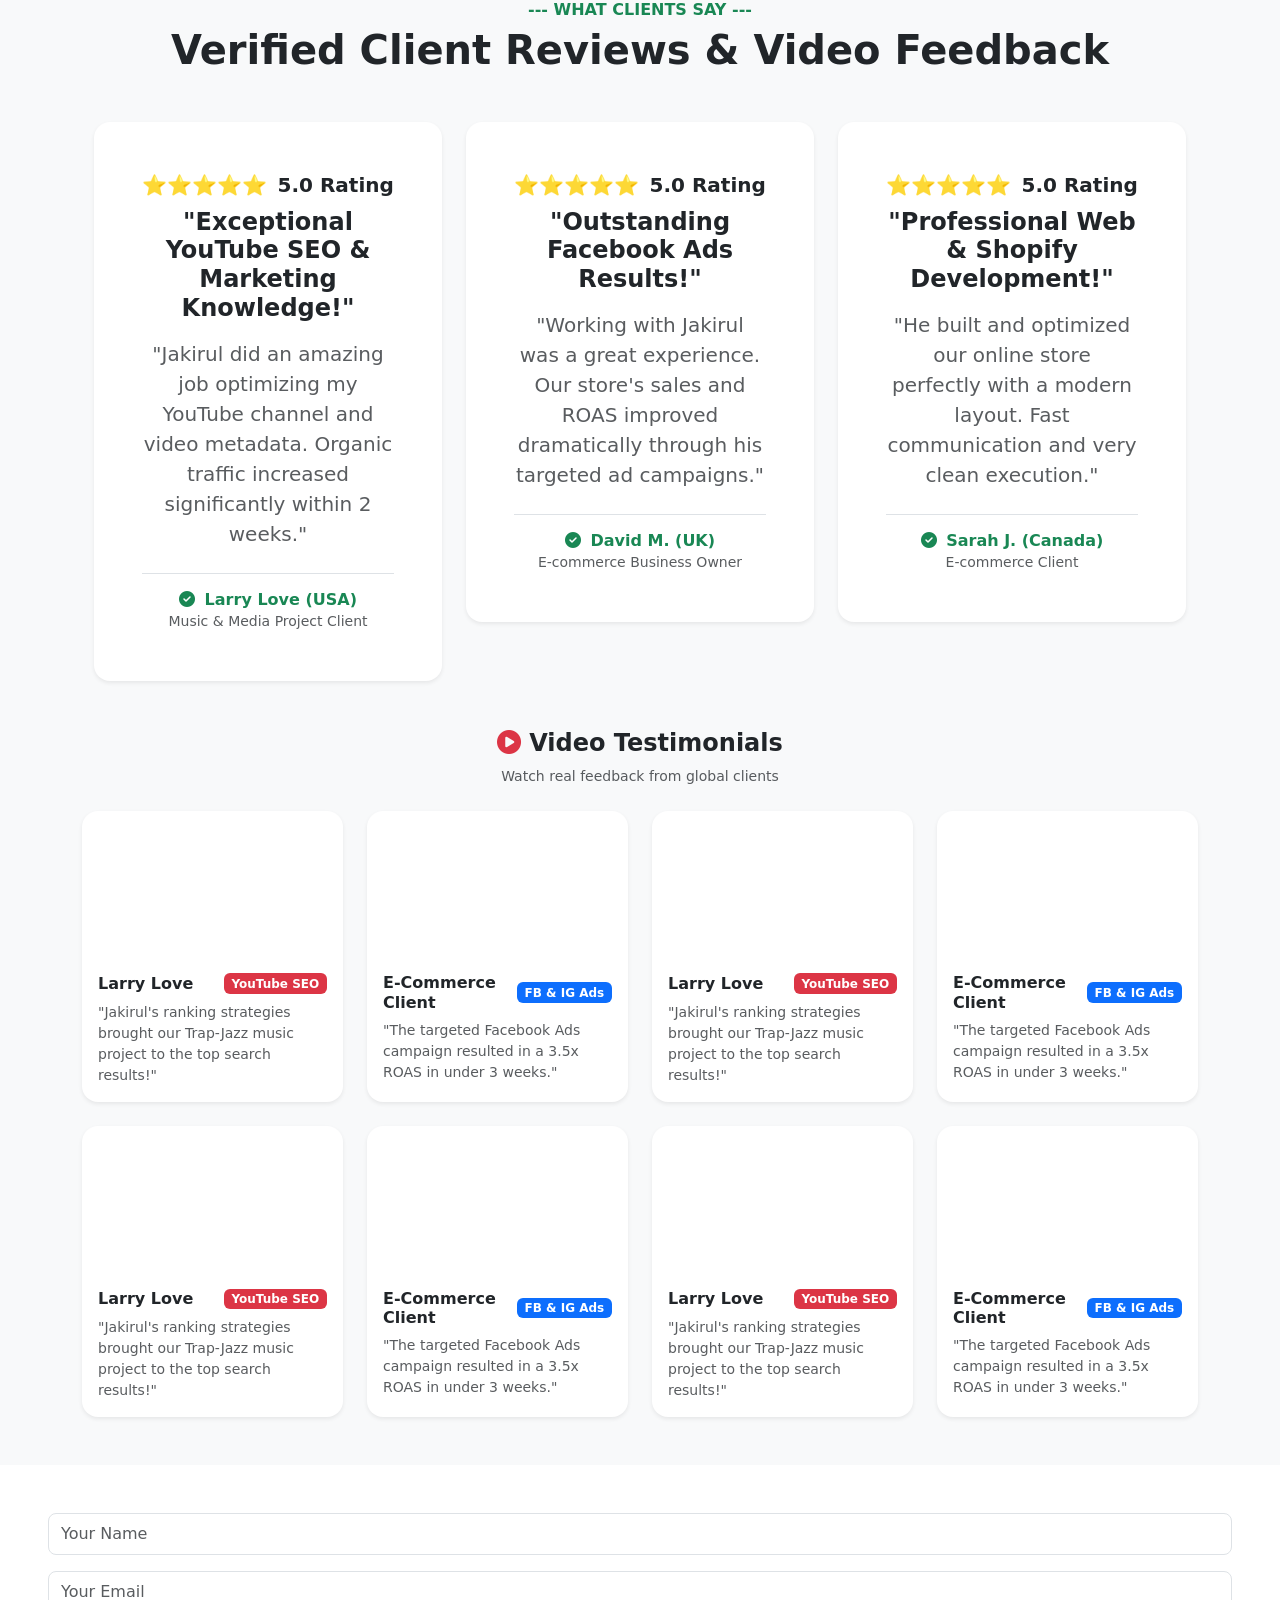
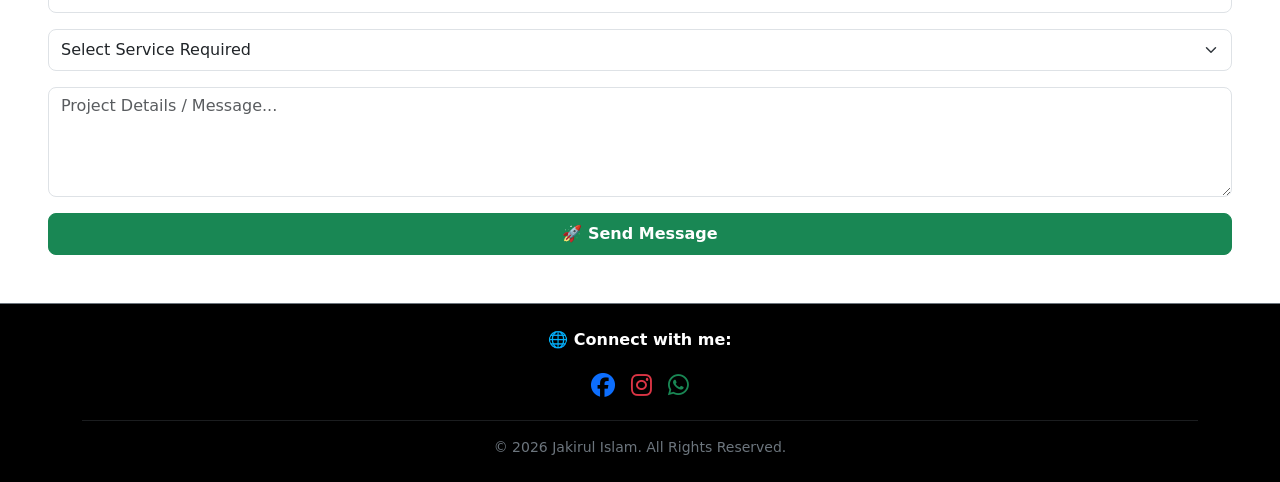
==== commit 4dc0476e: "Update index.html" ====
--- a/index.html
+++ b/index.html
@@ -916,7 +916,7 @@
     </section>
 
     <!-- ================= 7. CONTACT & HIRE ME SECTION ================= -->
-    <section id="contact" class="py-5>
+    <section id="contact" class="p-5">
         <form id="contactForm">
             <div class="mb-3">
                 <input type="text" id="userName" name="Name" class="form-control rounded-3 py-2" placeholder="Your Name"
